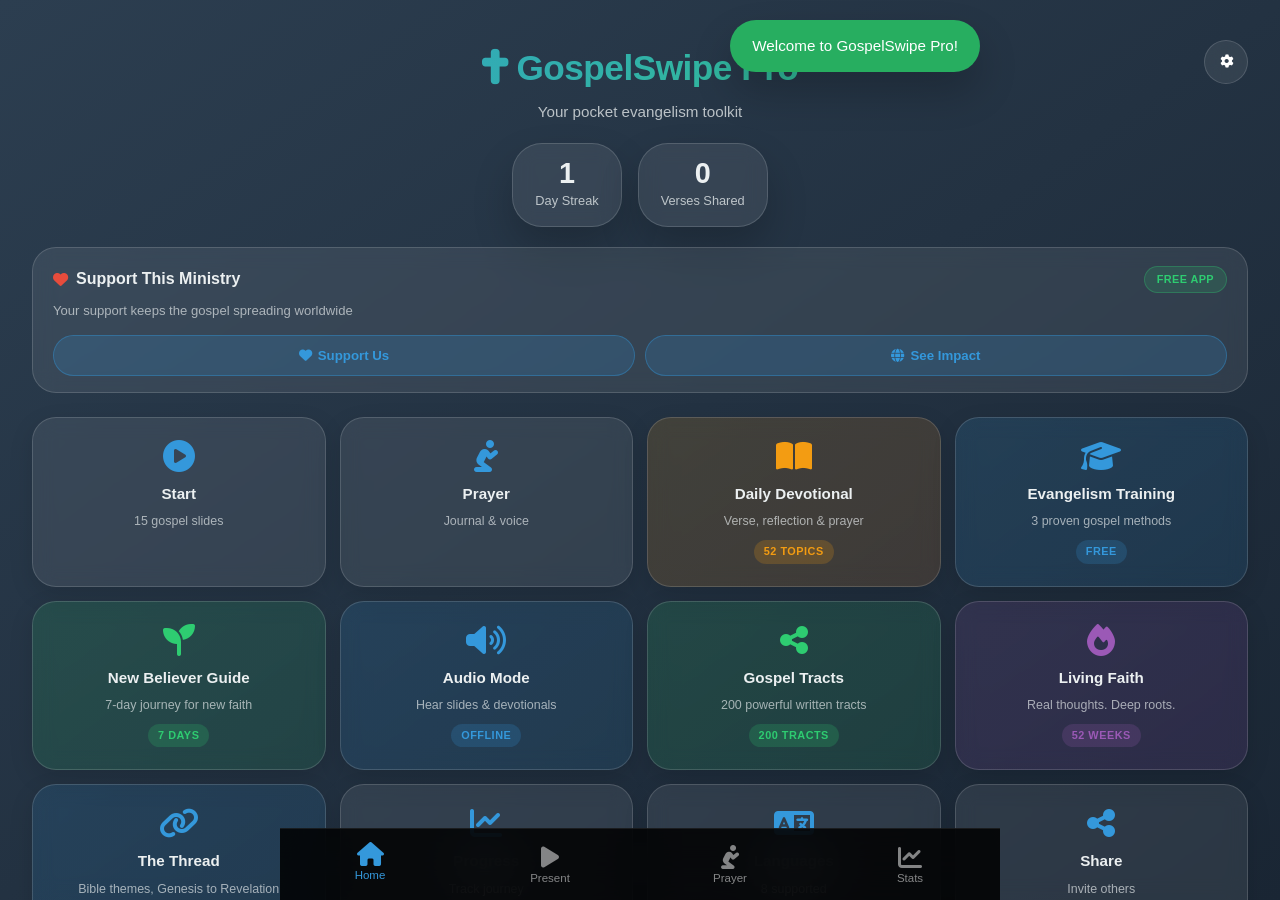
==== index.html @ 76649c48 "Add files via upload" ====
<!DOCTYPE html>
<html lang="en">
<head>
  <meta charset="UTF-8">
  <meta name="viewport" content="width=device-width, initial-scale=1.0, maximum-scale=1.0, user-scalable=no">
  <meta http-equiv="Content-Security-Policy" content="default-src 'self'; script-src 'self' 'unsafe-inline'; style-src 'self' 'unsafe-inline' https://cdnjs.cloudflare.com https://fonts.googleapis.com; font-src https://cdnjs.cloudflare.com https://fonts.gstatic.com; img-src 'self' data: blob:; connect-src 'self'">
  <title>GospelSwipe Pro</title>

  <!-- PWA -->
  <meta name="theme-color" content="#2c3e50">
  <meta name="apple-mobile-web-app-capable" content="yes">
  <meta name="apple-mobile-web-app-status-bar-style" content="black-translucent">
  <meta name="apple-mobile-web-app-title" content="GospelSwipe">
  <meta name="description" content="Offline-first gospel presentation PWA. 15 slides, 200 prayers, 8 languages. Made in Nigeria 🇳🇬">
  <link rel="manifest" href="manifest.json">
  <link rel="icon" id="appFavicon" href="[data-uri]" type="image/svg+xml">

  <!-- Fonts & Icons (preconnect first) -->
  <link rel="preconnect" href="https://fonts.googleapis.com">
  <link rel="preconnect" href="https://fonts.gstatic.com" crossorigin>
  <link rel="preconnect" href="https://cdnjs.cloudflare.com">
  <link href="https://fonts.googleapis.com/css2?family=Inter:wght@400;500;600;700;800&display=swap" rel="stylesheet">
  <link rel="stylesheet" href="https://cdnjs.cloudflare.com/ajax/libs/font-awesome/6.4.0/css/all.min.css">
  <link rel="stylesheet" href="style.css">
</head>
<body>

<!-- ===== Loading Screen ===== -->
<div id="loading" role="status" aria-live="polite">
  <div class="loader" aria-hidden="true"></div>
  <h2 data-i18n="appName" style="margin-bottom:8px;">GospelSwipe Pro</h2>
  <p data-i18n="tagline" style="opacity:0.65;font-size:0.9rem;text-align:center;max-width:260px;">Your pocket evangelism toolkit</p>
  <div style="margin-top:28px;font-size:0.78rem;opacity:0.45;">
    <span id="loadingProgress">0%</span> &bull; Made in 🇳🇬
  </div>
</div>

<!-- ===== App Container ===== -->
<div class="app-container" id="appContainer">

  <!-- Offline Badge -->
  <div id="offlineBadge" role="alert" aria-live="assertive">
    <i class="fas fa-wifi" aria-hidden="true"></i>
    <span data-i18n="offlineMode">Offline Mode</span>
  </div>

  <!-- ===========================
       HOME SCREEN
  =========================== -->
  <div id="home-screen" class="screen active" role="main">
    <div class="header">
      <button class="header-settings-btn" onclick="showScreen('settings-screen')" aria-label="Settings">
        <i class="fas fa-cog" aria-hidden="true"></i>
      </button>
      <h1><i class="fas fa-cross" aria-hidden="true"></i> <span data-i18n="appName">GospelSwipe Pro</span></h1>
      <p class="tagline" data-i18n="tagline">Your pocket evangelism toolkit</p>

      <!-- Stats Row -->
      <div class="user-stats">
        <div class="stats-row">
          <div class="stat-item">
            <div class="stat-value" id="streakCount">0</div>
            <div class="stat-label" data-i18n="dayStreak">Day Streak</div>
          </div>
          <div class="stat-item">
            <div class="stat-value" id="versesShared">0</div>
            <div class="stat-label" data-i18n="versesShared">Verses Shared</div>
          </div>
        </div>
      </div>

      <!-- Support Widget -->
      <div class="wallet-widget">
        <div class="wallet-widget-header">
          <div class="wallet-widget-title">
            <i class="fas fa-heart" style="color:#e74c3c;font-size:0.95rem;" aria-hidden="true"></i>
            <span data-i18n="supportThisMinistry">Support This Ministry</span>
          </div>
          <span class="wallet-free-badge" data-i18n="freeAppBadge">FREE APP</span>
        </div>
        <div class="wallet-desc" data-i18n="walletDesc">Your support keeps the gospel spreading worldwide</div>
        <div class="wallet-actions">
          <button class="wallet-btn" onclick="showWallet()"
            style="background:rgba(52,152,219,0.18);border:1px solid rgba(52,152,219,0.4);color:#3498db;"
            aria-label="Support this ministry">
            <i class="fas fa-heart" aria-hidden="true"></i> <span data-i18n="supportUsBtn">Support Us</span>
          </button>
          <button class="wallet-btn" onclick="showImpact()"
            style="background:rgba(52,152,219,0.18);border:1px solid rgba(52,152,219,0.4);color:#3498db;"
            aria-label="See mission impact">
            <i class="fas fa-globe" aria-hidden="true"></i>
            <span data-i18n="seeImpact">See Impact</span>
          </button>
        </div>
      </div>
    </div>

    <!-- Features Grid -->
    <div class="features-grid" role="list">
      <div class="feature-card" onclick="startPresentation()" role="listitem" tabindex="0"
        aria-label="Start gospel presentation" onkeydown="if(event.key==='Enter')startPresentation()">
        <i class="fas fa-play-circle" aria-hidden="true"></i>
        <h3 data-i18n="startPresentation">Start</h3>
        <p data-i18n="presentDesc">15 gospel slides</p>
      </div>
      <div class="feature-card" onclick="showScreen('prayer-screen')" role="listitem" tabindex="0"
        aria-label="Open prayer journal" onkeydown="if(event.key==='Enter')showScreen('prayer-screen')">
        <i class="fas fa-pray" aria-hidden="true"></i>
        <h3 data-i18n="prayerJournal">Prayer</h3>
        <p data-i18n="prayerDesc">Journal & voice</p>
      </div>
      <div class="feature-card" onclick="showScreen('devotional-screen');loadDevotional()" role="listitem" tabindex="0"
        style="background:linear-gradient(135deg,rgba(243,156,18,0.15),rgba(230,126,34,0.15));"
        aria-label="Daily Devotional" onkeydown="if(event.key==='Enter'){showScreen('devotional-screen');loadDevotional()}">
        <i class="fas fa-book-open" style="color:#f39c12;" aria-hidden="true"></i>
        <h3 data-i18n="dailyDevotionalCardTitle">Daily Devotional</h3>
        <p data-i18n="dailyDevotionalCardDesc">Verse, reflection &amp; prayer</p>
        <span class="feature-badge" style="background:rgba(243,156,18,0.2);color:#f39c12;" data-i18n="badge52Topics">52 TOPICS</span>
      </div>
      <div class="feature-card" onclick="showScreen('training-screen');loadTraining()" role="listitem" tabindex="0"
        style="background:linear-gradient(135deg,rgba(52,152,219,0.15),rgba(41,128,185,0.15));"
        aria-label="Evangelism Training" onkeydown="if(event.key==='Enter'){showScreen('training-screen');loadTraining()}">
        <i class="fas fa-graduation-cap" style="color:#3498db;" aria-hidden="true"></i>
        <h3 data-i18n="trainingTitle">Evangelism Training</h3>
        <p data-i18n="trainingDesc3Methods">3 proven gospel methods</p>
        <span class="feature-badge" style="background:rgba(52,152,219,0.2);color:#3498db;" data-i18n="freeBadge">FREE</span>
      </div>
      <div class="feature-card" onclick="showScreen('newbeliever-screen');loadNewBeliever()" role="listitem" tabindex="0"
        style="background:linear-gradient(135deg,rgba(46,204,113,0.15),rgba(39,174,96,0.15));"
        aria-label="New Believer Guide" onkeydown="if(event.key==='Enter'){showScreen('newbeliever-screen');loadNewBeliever()}">
        <i class="fas fa-seedling" style="color:#2ecc71;" aria-hidden="true"></i>
        <h3 data-i18n="newBelieverCardTitle">New Believer Guide</h3>
        <p>7-day journey for new faith</p>
        <span class="feature-badge" style="background:rgba(46,204,113,0.2);color:#2ecc71;" data-i18n="badge7Days">7 DAYS</span>
      </div>
      <div class="feature-card" onclick="showAudioModal()" role="listitem" tabindex="0"
        style="background:linear-gradient(135deg,rgba(52,152,219,0.15),rgba(41,128,185,0.15));"
        aria-label="Scripture Audio Mode" onkeydown="if(event.key==='Enter')showAudioModal()">
        <i class="fas fa-volume-up" style="color:#3498db;" aria-hidden="true"></i>
        <h3 data-i18n="audioModeCardTitle">Audio Mode</h3>
        <p data-i18n="audioModeCardDesc">Hear slides &amp; devotionals</p>
        <span class="feature-badge" style="background:rgba(52,152,219,0.2);color:#3498db;" data-i18n="offlineBadgeText">OFFLINE</span>
      </div>

      <div class="feature-card" onclick="showTractGenerator()" role="listitem" tabindex="0"
        style="background:linear-gradient(135deg,rgba(46,204,113,0.15),rgba(39,174,96,0.15));"
        aria-label="Gospel Tracts" onkeydown="if(event.key==='Enter')showTractGenerator()">
        <i class="fas fa-share-nodes" style="color:#2ecc71;" aria-hidden="true"></i>
        <h3 data-i18n="gospelTractsCardTitle">Gospel Tracts</h3>
        <p>200 powerful written tracts</p>
        <span class="feature-badge" style="background:rgba(46,204,113,0.2);color:#2ecc71;" data-i18n="badge200Tracts">200 TRACTS</span>
      </div>

      <div class="feature-card" onclick="showScreen('livingfaith-screen');loadLivingFaith()" role="listitem" tabindex="0"
        style="background:linear-gradient(135deg,rgba(155,89,182,0.15),rgba(142,68,173,0.15));"
        aria-label="Living Faith" onkeydown="if(event.key==='Enter'){showScreen('livingfaith-screen');loadLivingFaith()}">
        <i class="fas fa-fire" style="color:#9b59b6;" aria-hidden="true"></i>
        <h3 data-i18n="livingFaithCardTitle">Living Faith</h3>
        <p data-i18n="livingFaithCardDesc">Real thoughts. Deep roots.</p>
        <span class="feature-badge" style="background:rgba(155,89,182,0.2);color:#9b59b6;" data-i18n="badge52Weeks">52 WEEKS</span>
      </div>

      <div class="feature-card" onclick="showScreen('thread-screen');loadThread()" role="listitem" tabindex="0"
        style="background:linear-gradient(135deg,rgba(52,152,219,0.15),rgba(41,128,185,0.15));"
        aria-label="The Thread" onkeydown="if(event.key==='Enter'){showScreen('thread-screen');loadThread()}">
        <i class="fas fa-link" style="color:#3498db;" aria-hidden="true"></i>
        <h3 data-i18n="theThreadCardTitle">The Thread</h3>
        <p data-i18n="theThreadCardDesc">Bible themes, Genesis to Revelation</p>
        <span class="feature-badge" style="background:rgba(52,152,219,0.2);color:#3498db;" data-i18n="badge60Themes">60 THEMES</span>
      </div>

      <div class="feature-card" onclick="showScreen('stats-screen')" role="listitem" tabindex="0"
        aria-label="View progress stats" onkeydown="if(event.key==='Enter')showScreen('stats-screen')">
        <i class="fas fa-chart-line" aria-hidden="true"></i>
        <h3 data-i18n="myProgress">Progress</h3>
        <p data-i18n="progressDesc">Track journey</p>
      </div>
      <div class="feature-card" onclick="showLanguageSettings()" role="listitem" tabindex="0"
        aria-label="Change language" onkeydown="if(event.key==='Enter')showLanguageSettings()">
        <i class="fas fa-language" aria-hidden="true"></i>
        <h3 data-i18n="multiLanguage">Languages</h3>
        <p data-i18n="langDesc">8 supported</p>
      </div>
      <div class="feature-card" onclick="shareApp()" role="listitem" tabindex="0"
        aria-label="Share the app" onkeydown="if(event.key==='Enter')shareApp()">
        <i class="fas fa-share-alt" aria-hidden="true"></i>
        <h3 data-i18n="shareGospel">Share</h3>
        <p data-i18n="shareDesc">Invite others</p>
      </div>
      <div class="feature-card" onclick="showPrayerAssistant()" role="listitem" tabindex="0"
        style="background:linear-gradient(135deg,rgba(52,152,219,0.15),rgba(142,68,173,0.15));"
        aria-label="Prayer guide" onkeydown="if(event.key==='Enter')showPrayerAssistant()">
        <i class="fas fa-robot" style="color:#3498db;" aria-hidden="true"></i>
        <h3 data-i18n="aiPrayerGuide">Prayer Guide</h3>
        <p data-i18n="aiPrayerDesc">200 prayers</p>
        <span class="feature-badge" data-i18n="badge200Prayers">200 PRAYERS</span>
      </div>
      <div class="feature-card" onclick="showPremiumDetails()" role="listitem" tabindex="0"
        style="background:linear-gradient(135deg,rgba(155,89,182,0.15),rgba(142,68,173,0.15));"
        aria-label="Premium features" onkeydown="if(event.key==='Enter')showPremiumDetails()">
        <i class="fas fa-crown" style="color:#9b59b6;" aria-hidden="true"></i>
        <h3 data-i18n="premiumFeatures">Premium</h3>
        <p data-i18n="premiumDesc">Unlock more</p>
        <span class="premium-badge">$1.99/mo</span>
      </div>
      <div class="feature-card" onclick="activateVOMMode()" role="listitem" tabindex="0"
        style="background:linear-gradient(135deg,rgba(231,76,60,0.15),rgba(192,57,43,0.15));"
        aria-label="Persecution mode" onkeydown="if(event.key==='Enter')activateVOMMode()">
        <i class="fas fa-shield-halved" style="color:#e74c3c;" aria-hidden="true"></i>
        <h3 data-i18n="persecutionMode">VOM Mode</h3>
        <p data-i18n="vomDesc">Encryption</p>
        <span class="feature-badge" style="background:rgba(231,76,60,0.2);color:#e74c3c;" data-i18n="martyrsBadge">MARTYRS</span>
      </div>
      <div class="feature-card" onclick="shareGospelWhatsApp()" role="listitem" tabindex="0"
        style="background:linear-gradient(135deg,rgba(37,211,102,0.15),rgba(18,140,126,0.15));"
        aria-label="Invite someone via WhatsApp" onkeydown="if(event.key==='Enter')shareGospelWhatsApp()">
        <i class="fab fa-whatsapp" style="color:#25d366;" aria-hidden="true"></i>
        <h3 data-i18n="whatsappInviteCardTitle">WhatsApp Invite</h3>
        <p data-i18n="whatsappInviteCardDesc">Send gospel link</p>
        <span class="feature-badge" style="background:rgba(37,211,102,0.2);color:#25d366;" data-i18n="instantBadge">INSTANT</span>
      </div>
      <div class="feature-card" onclick="showEvangelismJournal()" role="listitem" tabindex="0"
        style="background:linear-gradient(135deg,rgba(46,204,113,0.15),rgba(39,174,96,0.15));"
        aria-label="Evangelism Journal" onkeydown="if(event.key==='Enter')showEvangelismJournal()">
        <i class="fas fa-book-open" style="color:#2ecc71;" aria-hidden="true"></i>
        <h3 data-i18n="soulJournalCardTitle">Soul Journal</h3>
        <p data-i18n="soulJournalCardDesc">Track every conversation</p>
        <span class="feature-badge" style="background:rgba(46,204,113,0.2);color:#2ecc71;" data-i18n="badgeNew">NEW</span>
      </div>

      <!-- ===========================
           COMING SOON MODULES (5) — full mockup screens, clearly labeled
      =========================== -->
      <div class="feature-card coming-soon-card" onclick="showScreen('discipleship-cs-screen')" role="listitem" tabindex="0"
        style="background:linear-gradient(135deg,rgba(46,204,113,0.13),rgba(39,174,96,0.08));"
        aria-label="30/60/90-Day Discipleship Track — Coming Soon" onkeydown="if(event.key==='Enter')showScreen('discipleship-cs-screen')">
        <div class="coming-soon-ribbon" data-i18n="comingSoonBadge">COMING SOON</div>
        <i class="fas fa-seedling" style="color:#2ecc71;" aria-hidden="true"></i>
        <h3 data-i18n="discipleshipTrackTitle">30/60/90-Day Discipleship Track</h3>
        <p data-i18n="futureFeaturePreview">Tap to preview</p>
      </div>

      <div class="feature-card coming-soon-card" onclick="showScreen('churchfinder-cs-screen')" role="listitem" tabindex="0"
        style="background:linear-gradient(135deg,rgba(155,89,182,0.13),rgba(142,68,173,0.08));"
        aria-label="Local Church Finder — Coming Soon" onkeydown="if(event.key==='Enter')showScreen('churchfinder-cs-screen')">
        <div class="coming-soon-ribbon" data-i18n="comingSoonBadge">COMING SOON</div>
        <i class="fas fa-map-location-dot" style="color:#9b59b6;" aria-hidden="true"></i>
        <h3 data-i18n="churchFinderTitle">Local Church Finder</h3>
        <p data-i18n="futureFeaturePreview">Tap to preview</p>
      </div>

      <div class="feature-card coming-soon-card" onclick="showScreen('impactdash-cs-screen')" role="listitem" tabindex="0"
        style="background:linear-gradient(135deg,rgba(243,156,18,0.13),rgba(230,126,34,0.08));"
        aria-label="Live Public Impact Dashboard — Coming Soon" onkeydown="if(event.key==='Enter')showScreen('impactdash-cs-screen')">
        <div class="coming-soon-ribbon" data-i18n="comingSoonBadge">COMING SOON</div>
        <i class="fas fa-chart-line" style="color:#f39c12;" aria-hidden="true"></i>
        <h3 data-i18n="impactDashboardTitle">Live Public Impact Dashboard</h3>
        <p data-i18n="futureFeaturePreview">Tap to preview</p>
      </div>

      <div class="feature-card coming-soon-card" onclick="showScreen('smsaccess-cs-screen')" role="listitem" tabindex="0"
        style="background:linear-gradient(135deg,rgba(52,152,219,0.13),rgba(41,128,185,0.08));"
        aria-label="SMS / USSD Gospel Access — Coming Soon" onkeydown="if(event.key==='Enter')showScreen('smsaccess-cs-screen')">
        <div class="coming-soon-ribbon" data-i18n="comingSoonBadge">COMING SOON</div>
        <i class="fas fa-comment-sms" style="color:#3498db;" aria-hidden="true"></i>
        <h3 data-i18n="smsAccessTitle">SMS / USSD Gospel Access</h3>
        <p data-i18n="futureFeaturePreview">Tap to preview</p>
      </div>

      <div class="feature-card coming-soon-card" onclick="showScreen('testimonywall-cs-screen')" role="listitem" tabindex="0"
        style="background:linear-gradient(135deg,rgba(231,76,60,0.13),rgba(192,57,43,0.08));"
        aria-label="Testimony Wall & Prayer Campaigns — Coming Soon" onkeydown="if(event.key==='Enter')showScreen('testimonywall-cs-screen')">
        <div class="coming-soon-ribbon" data-i18n="comingSoonBadge">COMING SOON</div>
        <i class="fas fa-comments" style="color:#e74c3c;" aria-hidden="true"></i>
        <h3 data-i18n="testimonyWallTitle">Testimony Wall & Prayer Campaigns</h3>
        <p data-i18n="futureFeaturePreview">Tap to preview</p>
      </div>
    </div>

    <!-- Bottom Buttons -->
    <div class="home-bottom-buttons">
      <div class="install-info" data-i18n="installInfo">🔒 Offline First • ⚡ Instant Load • 📱 PWA • Zero Tracking</div>
      <button onclick="showInstallPopup()" id="installBtn" class="install-btn" aria-label="Install app">
        <i class="fas fa-download" aria-hidden="true"></i>
        <span data-i18n="installApp">Add to Home Screen</span>
      </button>
    </div>
  </div>

  <!-- ===== DAILY DEVOTIONAL SCREEN ===== -->
  <div id="devotional-screen" class="screen" role="region" aria-label="Daily Devotional">
    <div class="journal-header">
      <h2><i class="fas fa-book-open" style="color:#f39c12;" aria-hidden="true"></i> <span data-i18n="devotionalTitle">Daily Devotional</span></h2>
      <button onclick="showScreen('home-screen')" class="close-btn" aria-label="Close">
        <i class="fas fa-times" aria-hidden="true"></i>
      </button>
    </div>

    <!-- Day badge -->
    <div id="devoDayBadge" style="text-align:center;margin-bottom:16px;">
      <span style="background:rgba(243,156,18,0.15);border:1px solid rgba(243,156,18,0.3);color:#f39c12;padding:6px 18px;border-radius:20px;font-size:0.82rem;font-weight:700;letter-spacing:0.4px;" data-i18n="todaysDevotionalBadge">TODAY'S DEVOTIONAL</span>
    </div>

    <!-- Theme + Title -->
    <div id="devoCard" style="border-radius:24px;padding:24px 20px;margin-bottom:16px;background:rgba(243,156,18,0.1);border:1px solid rgba(243,156,18,0.25);">
      <h2 id="devoTitle" style="font-size:1.4rem;font-weight:800;margin-bottom:12px;line-height:1.3;"></h2>

      <!-- Verse box -->
      <div id="devoVerseBox" style="background:rgba(0,0,0,0.3);border-left:4px solid #f39c12;border-radius:0 16px 16px 0;padding:16px 18px;margin-bottom:14px;">
        <p id="devoVerse" style="font-size:1.05rem;font-style:italic;line-height:1.7;margin-bottom:8px;"></p>
        <p id="devoRef" style="font-weight:700;font-size:0.88rem;opacity:0.8;"></p>
      </div>

      <!-- Share verse -->
      <button id="devoShareBtn" class="action-btn" style="width:100%;justify-content:center;margin-bottom:0;background:rgba(243,156,18,0.12);border-color:rgba(243,156,18,0.3);color:#f39c12;">
        <i class="fas fa-share-alt"></i> <span data-i18n="shareThisVerseBtn">Share This Verse</span>
      </button>
    </div>

    <!-- Reflection -->
    <div style="background:var(--glass);border:1px solid var(--glass-border);border-radius:20px;padding:18px 18px 14px;margin-bottom:12px;">
      <div style="display:flex;align-items:center;gap:8px;margin-bottom:12px;">
        <i class="fas fa-lightbulb" style="color:#f39c12;"></i>
        <span style="font-weight:700;font-size:0.9rem;" data-i18n="reflectionLabel">Reflection</span>
      </div>
      <p id="devoReflection" style="font-size:0.9rem;line-height:1.75;opacity:0.88;"></p>
    </div>

    <!-- Prayer -->
    <div style="background:rgba(52,152,219,0.08);border:1px solid rgba(52,152,219,0.22);border-radius:20px;padding:18px 18px 14px;margin-bottom:12px;">
      <div style="display:flex;align-items:center;gap:8px;margin-bottom:12px;">
        <i class="fas fa-hands-praying" style="color:#3498db;"></i>
        <span style="font-weight:700;font-size:0.9rem;" data-i18n="prayerSectionLabel">Prayer</span>
      </div>
      <p id="devoPrayer" style="font-size:0.88rem;line-height:1.75;opacity:0.88;font-style:italic;"></p>
    </div>

    <!-- Action -->
    <div style="background:rgba(46,204,113,0.08);border:1px solid rgba(46,204,113,0.22);border-radius:20px;padding:18px 18px 14px;margin-bottom:20px;">
      <div style="display:flex;align-items:center;gap:8px;margin-bottom:12px;">
        <i class="fas fa-bolt" style="color:#2ecc71;"></i>
        <span style="font-weight:700;font-size:0.9rem;" data-i18n="todaysActionLabel">Today's Action</span>
      </div>
      <p id="devoAction" style="font-size:0.88rem;line-height:1.75;opacity:0.88;"></p>
    </div>

    <!-- Done button -->
    <button onclick="markDevoComplete()" class="action-btn primary" style="width:100%;justify-content:center;font-size:1rem;padding:15px;">
      <i class="fas fa-check-circle"></i> <span data-i18n="readTodayBtn">I've Read Today's Devotional</span>
    </button>

    <p style="text-align:center;font-size:0.75rem;opacity:0.35;margin-top:14px;" data-i18n="newDevotionalWeekly">New devotional every week • 52 topics • All offline</p>
  </div>

  <!-- ===== EVANGELISM TRAINING SCREEN ===== -->
  <div id="training-screen" class="screen" role="region" aria-label="Evangelism Training">
    <div class="journal-header">
      <h2><i class="fas fa-graduation-cap" style="color:#3498db;" aria-hidden="true"></i> <span data-i18n="trainingTitle">Evangelism Training</span></h2>
      <button onclick="showScreen('home-screen')" class="close-btn" aria-label="Close">
        <i class="fas fa-times" aria-hidden="true"></i>
      </button>
    </div>

    <p style="font-size:0.85rem;opacity:0.65;margin-bottom:20px;line-height:1.6;" data-i18n="trainingDesc">Three proven methods to share the gospel with confidence. Swipe through each step. Works completely offline.</p>

    <!-- Method selector tabs -->
    <div style="display:flex;gap:8px;margin-bottom:20px;overflow-x:auto;padding-bottom:4px;">
      <button class="training-tab active" onclick="selectMethod(0)" id="tab-0" data-i18n="romansRoadTab">Romans Road</button>
      <button class="training-tab" onclick="selectMethod(1)" id="tab-1" data-i18n="theBridgeTab">The Bridge</button>
      <button class="training-tab" onclick="selectMethod(2)" id="tab-2" data-i18n="threeCirclesTab">Three Circles</button>
    </div>

    <!-- Method description -->
    <div id="methodDesc" style="background:rgba(52,152,219,0.08);border:1px solid rgba(52,152,219,0.2);border-radius:18px;padding:14px 16px;margin-bottom:16px;font-size:0.85rem;line-height:1.6;opacity:0.85;"></div>

    <!-- Steps container -->
    <div id="trainingSteps" style="position:relative;"></div>

    <!-- Step navigation -->
    <div style="display:flex;align-items:center;justify-content:space-between;margin-top:16px;gap:10px;">
      <button id="prevStepBtn" onclick="prevStep()" class="action-btn" style="flex:1;justify-content:center;" disabled>
        <i class="fas fa-arrow-left"></i> <span data-i18n="prevStepBtn">Previous</span>
      </button>
      <div id="stepDots" style="display:flex;gap:6px;align-items:center;"></div>
      <button id="nextStepBtn" onclick="nextStep()" class="action-btn primary" style="flex:1;justify-content:center;">
        <span data-i18n="nextStepBtn">Next</span> <i class="fas fa-arrow-right"></i>
      </button>
    </div>

    <!-- Practice prompt -->
    <div id="trainingComplete" style="display:none;background:rgba(46,204,113,0.1);border:1px solid rgba(46,204,113,0.3);border-radius:18px;padding:16px;margin-top:16px;text-align:center;">
      <div style="font-size:1.8rem;margin-bottom:8px;">🎉</div>
      <div style="font-weight:700;margin-bottom:6px;" data-i18n="methodCompleteTitle">Method Complete!</div>
      <p style="font-size:0.85rem;opacity:0.75;margin-bottom:12px;" data-i18n="practicePrompt">Now practise with a friend or log a real conversation in your Soul Journal.</p>
      <button onclick="showEvangelismJournal()" class="action-btn primary" style="width:100%;justify-content:center;">
        <i class="fas fa-book-open"></i> <span data-i18n="openSoulJournalBtn">Open Soul Journal</span>
      </button>
    </div>
  </div>

  <!-- ===== NEW BELIEVER GUIDE SCREEN ===== -->
  <div id="newbeliever-screen" class="screen" role="region" aria-label="New Believer Guide">
    <div class="journal-header">
      <h2><i class="fas fa-seedling" style="color:#2ecc71;" aria-hidden="true"></i> <span data-i18n="nbTitle">New Believer's Guide</span></h2>
      <button onclick="showScreen('home-screen')" class="close-btn" aria-label="Close">
        <i class="fas fa-times" aria-hidden="true"></i>
      </button>
    </div>

    <p style="font-size:0.85rem;opacity:0.65;margin-bottom:6px;line-height:1.6;" data-i18n="nbDesc">Just gave your life to Christ — or helping someone who did? This 7-day guide covers everything a new believer needs to know to get started strong.</p>

    <!-- Progress bar -->
    <div style="background:rgba(255,255,255,0.08);border-radius:20px;height:8px;margin-bottom:20px;overflow:hidden;">
      <div id="nbProgress" style="height:100%;background:linear-gradient(90deg,#2ecc71,#27ae60);border-radius:20px;transition:width 0.4s ease;width:14%;"></div>
    </div>

    <!-- Day selector — populated dynamically in JS so "Day N" is always translated -->
    <div id="nbDaySelector" style="display:flex;gap:6px;margin-bottom:20px;overflow-x:auto;padding-bottom:4px;"></div>

    <!-- Day content -->
    <div id="nbDayContent" style="animation:fadeIn 0.3s ease;"></div>

    <!-- Mark complete -->
    <button id="nbCompleteBtn" onclick="markNBDayComplete()" class="action-btn primary" style="width:100%;justify-content:center;margin-top:16px;font-size:1rem;padding:15px;">
      <i class="fas fa-check"></i> <span data-i18n="markDayCompleteBtn">Mark Day Complete</span>
    </button>
  </div>

  <!-- ===== INSTALL POPUP OVERLAY ===== -->
  <div id="installPopupOverlay" style="display:none;position:fixed;inset:0;background:rgba(0,0,0,0.7);z-index:9999;align-items:flex-end;justify-content:center;padding:0;" onclick="if(event.target===this)closeInstallPopup()">
    <div id="installPopupCard" style="background:#1a2c3d;border-radius:28px 28px 0 0;padding:28px 24px 40px;width:100%;max-width:480px;transform:translateY(100%);transition:transform 0.35s cubic-bezier(0.34,1.56,0.64,1);">

      <!-- Handle bar -->
      <div style="width:40px;height:4px;background:rgba(255,255,255,0.2);border-radius:4px;margin:0 auto 22px;"></div>

      <!-- Icon + Title -->
      <div style="display:flex;align-items:center;gap:14px;margin-bottom:20px;">
        <img src="[data-uri]"
          style="width:56px;height:56px;border-radius:14px;" alt="GospelSwipe Pro">
        <div>
          <div style="font-weight:800;font-size:1.15rem;color:#fff;">GospelSwipe Pro</div>
          <div style="font-size:0.8rem;opacity:0.5;margin-top:2px;" data-i18n="freeOfflineNoAds">Free • Offline • No Ads</div>
        </div>
      </div>

      <!-- Android / Desktop section -->
      <div id="installAndroid">
        <div style="background:rgba(52,152,219,0.1);border:1px solid rgba(52,152,219,0.25);border-radius:18px;padding:16px;margin-bottom:12px;">
          <div style="font-size:0.82rem;opacity:0.65;margin-bottom:12px;" data-i18n="tapButtonToInstall">Tap the button below to install directly on your device:</div>
          <button id="installNativeBtn" onclick="doNativeInstall()"
            style="width:100%;background:linear-gradient(135deg,#3498db,#2ecc71);border:none;border-radius:14px;padding:15px;color:#fff;font-weight:700;font-size:1rem;cursor:pointer;font-family:inherit;display:flex;align-items:center;justify-content:center;gap:10px;">
            <i class="fas fa-download"></i> <span data-i18n="installGospelSwipeBtn">Install GospelSwipe Pro</span>
          </button>
        </div>
      </div>

      <!-- iPhone / iOS section -->
      <div id="installIOS" style="display:none;">
        <div style="background:rgba(52,152,219,0.1);border:1px solid rgba(52,152,219,0.25);border-radius:18px;padding:18px;margin-bottom:12px;">
          <div style="font-weight:700;font-size:0.92rem;margin-bottom:14px;color:#3498db;" data-i18n="installOnIphoneTitle">📱 Install on iPhone / iPad</div>
          <div style="display:flex;flex-direction:column;gap:12px;">
            <div style="display:flex;align-items:flex-start;gap:12px;">
              <div style="background:rgba(52,152,219,0.2);border-radius:10px;width:34px;height:34px;display:flex;align-items:center;justify-content:center;flex-shrink:0;font-weight:800;color:#3498db;">1</div>
              <div style="font-size:0.88rem;opacity:0.85;line-height:1.5;" data-i18n="iosStep1">Tap the <strong style="color:#3498db;">Share</strong> button at the bottom of your browser
                <div style="font-size:1.4rem;margin-top:4px;">
                  <svg width="22" height="22" viewBox="0 0 24 24" fill="none" stroke="#3498db" stroke-width="2.5" stroke-linecap="round" stroke-linejoin="round" style="vertical-align:middle"><path d="M4 12v8a2 2 0 0 0 2 2h12a2 2 0 0 0 2-2v-8"/><polyline points="16 6 12 2 8 6"/><line x1="12" y1="2" x2="12" y2="15"/></svg>
                </div>
              </div>
            </div>
            <div style="display:flex;align-items:flex-start;gap:12px;">
              <div style="background:rgba(52,152,219,0.2);border-radius:10px;width:34px;height:34px;display:flex;align-items:center;justify-content:center;flex-shrink:0;font-weight:800;color:#3498db;">2</div>
              <div style="font-size:0.88rem;opacity:0.85;line-height:1.5;" data-i18n="iosStep2">Scroll down and tap <strong style="color:#3498db;">"Add to Home Screen"</strong></div>
            </div>
            <div style="display:flex;align-items:flex-start;gap:12px;">
              <div style="background:rgba(46,204,113,0.2);border-radius:10px;width:34px;height:34px;display:flex;align-items:center;justify-content:center;flex-shrink:0;font-weight:800;color:#2ecc71;">3</div>
              <div style="font-size:0.88rem;opacity:0.85;line-height:1.5;" data-i18n="iosStep3">Tap <strong style="color:#2ecc71;">"Add"</strong> — done! 🎉</div>
            </div>
          </div>
        </div>
      </div>

      <!-- Benefits -->
      <div style="display:grid;grid-template-columns:1fr 1fr;gap:8px;margin-bottom:18px;">
        <div style="background:rgba(255,255,255,0.05);border-radius:12px;padding:10px;text-align:center;font-size:0.78rem;opacity:0.7;" data-i18n="installBenefitInstant">⚡ Instant access</div>
        <div style="background:rgba(255,255,255,0.05);border-radius:12px;padding:10px;text-align:center;font-size:0.78rem;opacity:0.7;" data-i18n="installBenefitOffline">📶 Works offline</div>
        <div style="background:rgba(255,255,255,0.05);border-radius:12px;padding:10px;text-align:center;font-size:0.78rem;opacity:0.7;" data-i18n="installBenefitTracking">🔒 Zero tracking</div>
        <div style="background:rgba(255,255,255,0.05);border-radius:12px;padding:10px;text-align:center;font-size:0.78rem;opacity:0.7;" data-i18n="installBenefitFree">🆓 Free forever</div>
      </div>

      <button onclick="closeInstallPopup()" style="width:100%;background:transparent;border:1px solid rgba(255,255,255,0.15);border-radius:14px;padding:13px;color:rgba(255,255,255,0.5);font-size:0.9rem;cursor:pointer;font-family:inherit;">
        <span data-i18n="maybeLaterBtn">Maybe Later</span>
      </button>
    </div>
  </div>

  <!-- ===========================
       PRESENTATION SCREEN
  =========================== -->
  <div id="presentation-screen" class="screen" role="region" aria-label="Gospel Presentation">
    <button class="exit-btn" onclick="exitPresentation()" aria-label="Exit presentation">
      <i class="fas fa-times" aria-hidden="true"></i>
    </button>
    <div class="slides-container" id="slidesContainer" role="list" aria-label="Gospel slides"></div>
  </div>

  <!-- ===========================
       PRAYER SCREEN
  =========================== -->
  <div id="prayer-screen" class="screen" role="region" aria-label="Prayer Journal">
    <div class="journal-header">
      <h2><i class="fas fa-pray" aria-hidden="true"></i> <span data-i18n="prayerJournal">Prayer Journal</span></h2>
      <button onclick="showScreen('home-screen')" class="close-btn" aria-label="Close prayer journal">
        <i class="fas fa-times" aria-hidden="true"></i>
      </button>
    </div>

    <textarea id="prayerInput"
      placeholder="Pour out your heart to God..."
      data-i18n-placeholder="prayerPlaceholder"
      aria-label="Write your prayer here"
      rows="5"></textarea>

    <div class="prayer-actions">
      <button class="action-btn primary" onclick="savePrayer()" aria-label="Save prayer">
        <i class="fas fa-save" aria-hidden="true"></i>
        <span data-i18n="savePrayer">Save</span>
      </button>
      <button class="action-btn" onclick="recordVoicePrayer()" aria-label="Record voice prayer">
        <i class="fas fa-microphone" aria-hidden="true"></i>
        <span data-i18n="voicePrayer">Voice</span>
      </button>
      <button class="action-btn" onclick="showPrayerAssistant()"
        style="background:var(--ai-gradient);border-color:transparent;"
        aria-label="Open AI prayer guide">
        <i class="fas fa-robot" aria-hidden="true"></i>
        <span data-i18n="aiGuide">Guide</span>
      </button>
    </div>

    <h3 style="margin-bottom:14px;font-size:1.1rem;opacity:0.8;" data-i18n="prayerHistory">Your Prayer History</h3>
    <div id="prayerList" class="prayer-list" role="list" aria-label="Saved prayers"></div>
  </div>

  <!-- ===========================
       STATS SCREEN
  =========================== -->
  <div id="stats-screen" class="screen" role="region" aria-label="Statistics">
    <div class="journal-header">
      <h2><i class="fas fa-chart-line" aria-hidden="true"></i> <span data-i18n="myStats">My Stats</span></h2>
      <button onclick="showScreen('home-screen')" class="close-btn" aria-label="Close stats">
        <i class="fas fa-times" aria-hidden="true"></i>
      </button>
    </div>

    <!-- Level Card -->
    <div class="level-card">
      <div class="level-icon">🏅</div>
      <div class="level-name" id="userLevel" data-i18n="levelBeginner">Beginner</div>
      <div class="level-sub" data-i18n="levelDesc">Keep sharing the gospel to level up!</div>
    </div>

    <!-- Stats Grid -->
    <div class="stats-grid">
      <div class="stats-card">
        <div class="stats-card-value" id="totalSlides">0</div>
        <div class="stats-card-label" data-i18n="slidesViewed">Slides Viewed</div>
      </div>
      <div class="stats-card">
        <div class="stats-card-value" id="prayerCount">0</div>
        <div class="stats-card-label" data-i18n="prayersSaved">Prayers Saved</div>
      </div>
      <div class="stats-card" style="border:1px solid rgba(46,204,113,0.3);">
        <div class="stats-card-value" id="peopleReached" style="color:#2ecc71;">0</div>
        <div class="stats-card-label" data-i18n="peopleReachedLabel">People Reached</div>
      </div>
      <div class="stats-card" style="border:1px solid rgba(52,152,219,0.3);">
        <div class="stats-card-value" id="soulsWon" style="color:#3498db;">0</div>
        <div class="stats-card-label" data-i18n="soulsWonLabel">Decisions Made</div>
      </div>
      <div class="stats-card">
        <div class="stats-card-value" id="streakDays">0</div>
        <div class="stats-card-label" data-i18n="dayStreak">Day Streak</div>
      </div>
      <div class="stats-card">
        <div class="stats-card-value" id="aiQuestions">0</div>
        <div class="stats-card-label" data-i18n="aiQuestions">AI Questions</div>
      </div>
    </div>

    <!-- Achievements -->
    <h3 style="margin-bottom:14px;font-size:1.05rem;opacity:0.8;" data-i18n="recentAchievements">Achievements</h3>
    <div id="achievementsList" role="list" aria-label="Your achievements"></div>

    <!-- Church Dashboard Banner -->
    <div class="church-banner">
      <h3><i class="fas fa-church" aria-hidden="true"></i> <span data-i18n="churchDashboard">Church Dashboard</span></h3>
      <p data-i18n="churchDesc">Pastors: Track congregation engagement, prayer requests, and growth.</p>
      <div style="display:flex;gap:10px;justify-content:center;flex-wrap:wrap;margin-top:10px;">
        <button class="slide-btn" onclick="showPremiumDetails_church()">
          <i class="fas fa-eye" aria-hidden="true"></i> <span data-i18n="preview">Preview</span>
        </button>
        <button class="slide-btn primary" onclick="window.open('mailto:haggai.enitan.dev@gmail.com?subject=Church Dashboard')">
          <i class="fas fa-envelope" aria-hidden="true"></i> <span data-i18n="contactSales">Contact</span>
        </button>
      </div>
    </div>
  </div>

  <!-- ===========================
       SETTINGS SCREEN
  =========================== -->
  <div id="settings-screen" class="screen" role="region" aria-label="Settings">
    <div class="journal-header">
      <h2><i class="fas fa-cog" aria-hidden="true"></i> <span data-i18n="settings">Settings</span></h2>
      <button onclick="showScreen('home-screen')" class="close-btn" aria-label="Close settings">
        <i class="fas fa-times" aria-hidden="true"></i>
      </button>
    </div>

    <!-- Appearance -->
    <div class="settings-section">
      <div class="settings-title" data-i18n="appearance">Appearance</div>
      <div class="settings-option">
        <label for="darkModeToggle" data-i18n="darkMode">Dark Mode</label>
        <label class="switch">
          <input type="checkbox" id="darkModeToggle" onchange="toggleDarkMode()" aria-label="Toggle dark mode">
          <span class="slider"></span>
        </label>
      </div>
      <div class="settings-option">
        <label for="languageSelect" data-i18n="language">Language</label>
        <select id="languageSelect" onchange="changeLanguage(this.value)" aria-label="Select language">
          <option value="en">🇬🇧 English</option>
          <option value="yo">Yoruba</option>
          <option value="ig">Igbo</option>
          <option value="ha">Hausa</option>
          <option value="pcm">Pidgin</option>
          <option value="fr">🇫🇷 Français</option>
          <option value="sw">🇰🇪 Kiswahili</option>
          <option value="ar">🇸🇦 العربية</option>
        </select>
      </div>
    </div>

    <!-- Audio -->
    <div class="settings-section">
      <div class="settings-title" data-i18n="audioSettings">Audio</div>
      <div class="settings-option">
        <label for="voiceSpeed" data-i18n="voiceSpeed">Voice Speed</label>
        <select id="voiceSpeed" onchange="updateVoiceSettings()" aria-label="Voice reading speed">
          <option value="0.8">Slow</option>
          <option value="1" selected>Normal</option>
          <option value="1.25">Fast</option>
          <option value="1.5">Faster</option>
        </select>
      </div>
      <div class="settings-option">
        <label for="autoPlayToggle" data-i18n="autoPlayAudio">Auto-play Audio</label>
        <label class="switch">
          <input type="checkbox" id="autoPlayToggle" aria-label="Toggle auto-play audio">
          <span class="slider"></span>
        </label>
      </div>
    </div>

    <!-- Offline -->
    <div class="settings-section">
      <div class="settings-title" data-i18n="offlineContent">Offline Content</div>
      <div class="settings-option">
        <span data-i18n="downloadOffline">Download all for offline</span>
        <button id="downloadOfflineBtn" class="wallet-btn"
          onclick="downloadAllContent()"
          style="background:rgba(52,152,219,0.2);border:1px solid rgba(52,152,219,0.4);color:#3498db;padding:10px 16px;border-radius:24px;font-weight:600;cursor:pointer;white-space:nowrap;"
          aria-label="Download all content for offline use">
          <i class="fas fa-download" aria-hidden="true"></i>
          <span data-i18n="download">Download</span>
        </button>
      </div>
      <div id="downloadProgress" class="download-progress" style="display:none;" role="progressbar" aria-label="Download progress">
        <div id="downloadProgressBar" class="download-progress-bar"></div>
      </div>
      <div class="settings-option">
        <span data-i18n="clearOffline">Clear downloaded</span>
        <button class="wallet-btn" onclick="clearOfflineContent()"
          style="background:rgba(231,76,60,0.15);border:1px solid rgba(231,76,60,0.35);color:#e74c3c;padding:10px 16px;border-radius:24px;font-weight:600;cursor:pointer;"
          aria-label="Clear offline content">
          <i class="fas fa-trash" aria-hidden="true"></i>
          <span data-i18n="clear">Clear</span>
        </button>
      </div>
    </div>

    <!-- Premium -->
    <div class="premium-banner">
      <h3><i class="fas fa-crown" aria-hidden="true"></i> <span data-i18n="premiumSettings">Premium</span></h3>
      <p data-i18n="premiumSettingsDesc">Unlock AI apologetics and church analytics</p>
      <button class="slide-btn premium" onclick="showPremiumDetails()"
        style="margin-top:4px;align-self:center;min-width:180px;justify-content:center;">
        <i class="fas fa-lock-open" aria-hidden="true"></i>
        <span data-i18n="upgradeNow">Upgrade Now</span>
      </button>
    </div>

    <!-- Privacy -->
    <div class="settings-section">
      <div class="settings-title" data-i18n="privacy">Privacy</div>
      <div style="background:var(--glass);border:1px solid var(--glass-border);border-radius:24px;padding:18px;font-size:0.88rem;line-height:1.7;opacity:0.85;white-space:pre-line;" data-i18n="privacyText">✅ 100% local storage&#10;✅ Zero tracking or analytics&#10;✅ Open source &amp; auditable&#10;✅ VOM persecution mode included</div>
    </div>

    <!-- Data Management -->
    <div class="settings-section">
      <div class="settings-title" data-i18n="dataManagement">Data Management</div>
      <button onclick="exportData()" class="action-btn primary"
        style="width:100%;margin-bottom:10px;" aria-label="Export data backup">
        <i class="fas fa-download" aria-hidden="true"></i>
        <span data-i18n="exportData">Export My Data</span>
      </button>
      <button onclick="clearData()" class="action-btn"
        style="width:100%;background:rgba(231,76,60,0.15);border-color:rgba(231,76,60,0.3);"
        aria-label="Clear all data">
        <i class="fas fa-trash" aria-hidden="true"></i>
        <span data-i18n="clearAllData">Clear All Data</span>
      </button>
    </div>

    <div style="text-align:center;font-size:0.75rem;opacity:0.4;padding:16px 0;">
      GospelSwipe Pro v2.0.0 &bull; Made in Nigeria 🇳🇬 &bull; GP Tech Studio
    </div>
  </div>

  <!-- ===========================
       TRACTS LIST SCREEN
  =========================== -->
  <div id="tracts-screen" class="screen" role="region" aria-label="Gospel Tracts">
    <div class="journal-header">
      <h2><i class="fas fa-share-nodes" style="color:#2ecc71;" aria-hidden="true"></i> <span data-i18n="gospelTractsCardTitle">Gospel Tracts</span></h2>
      <button onclick="showScreen('home-screen')" class="close-btn" aria-label="Close"><i class="fas fa-times"></i></button>
    </div>

    <div style="background:rgba(255,255,255,0.04);border-radius:16px;padding:10px 14px;margin-bottom:14px;display:flex;align-items:center;gap:8px;">
      <i class="fas fa-search" style="opacity:0.4;font-size:0.85rem;"></i>
      <input type="text" placeholder="Search tracts..." data-i18n-placeholder="searchTractsPlaceholder" oninput="tractSearch(this.value)"
        style="background:none;border:none;outline:none;width:100%;color:inherit;font-family:inherit;font-size:0.9rem;" />
    </div>

    <div style="display:flex;gap:6px;overflow-x:auto;overflow-y:hidden;flex-shrink:0;min-height:38px;padding-bottom:8px;margin-bottom:12px;" id="tractCats"></div>

    <div style="display:flex;justify-content:space-between;align-items:center;margin-bottom:10px;">
      <span id="tractCount" style="font-size:0.78rem;opacity:0.5;"></span>
      <span style="font-size:0.75rem;opacity:0.4;" data-i18n="tapAnyTract">Tap any tract to read</span>
    </div>

    <div id="tractList"></div>
    <p style="text-align:center;font-size:0.75rem;opacity:0.3;margin-top:14px;" data-i18n="tractsFooter">200 tracts &bull; All categories &bull; All offline</p>
  </div>

  <!-- ===========================
       TRACT DETAIL SCREEN
  =========================== -->
  <div id="tract-detail-screen" class="screen" role="region" aria-label="Gospel Tract">
    <div class="journal-header">
      <button onclick="showScreen('tracts-screen');_renderTractList?_renderTractList():null" class="close-btn" aria-label="Back" style="font-size:0.85rem;padding:8px 14px;border-radius:12px;background:rgba(255,255,255,0.06);">
        <i class="fas fa-arrow-left"></i> <span data-i18n="backBtn">Back</span>
      </button>
      <button id="tdShareBtn" class="action-btn" style="padding:8px 16px;font-size:0.82rem;background:rgba(37,211,102,0.12);border-color:rgba(37,211,102,0.3);color:#25d366;">
        <i class="fab fa-whatsapp"></i> <span data-i18n="shareBtn">Share</span>
      </button>
    </div>

    <!-- Header card -->
    <div id="tdColor" style="border-radius:24px;padding:20px;margin-bottom:14px;border:1px solid rgba(255,255,255,0.08);">
      <div style="display:flex;align-items:center;gap:8px;margin-bottom:10px;">
        <div id="tdColorBar" style="width:4px;height:20px;border-radius:2px;"></div>
        <span id="tdCat" style="font-size:0.72rem;font-weight:700;letter-spacing:0.5px;"></span>
      </div>
      <h2 id="tdTitle" style="font-size:1.4rem;font-weight:900;line-height:1.2;margin-bottom:8px;"></h2>
      <p id="tdHook" style="font-size:0.92rem;font-style:italic;opacity:0.7;"></p>
    </div>

    <!-- Body -->
    <div style="background:rgba(0,0,0,0.2);border-radius:20px;padding:20px;margin-bottom:14px;line-height:1.8;">
      <p id="tdBody" style="font-size:0.9rem;margin-bottom:14px;"></p>
    </div>

    <!-- Key verses -->
    <div style="background:rgba(255,255,255,0.04);border-radius:16px;padding:14px 16px;margin-bottom:12px;">
      <div style="display:flex;align-items:center;gap:8px;margin-bottom:8px;">
        <i class="fas fa-book" style="color:#3498db;font-size:0.85rem;"></i>
        <span style="font-size:0.78rem;font-weight:700;color:#3498db;letter-spacing:0.4px;" data-i18n="keyVersesLabel">KEY VERSES</span>
      </div>
      <p id="tdVerses" style="font-size:0.85rem;font-weight:600;"></p>
    </div>

    <!-- Repentance call -->
    <div style="background:rgba(231,76,60,0.08);border:1px solid rgba(231,76,60,0.2);border-radius:18px;padding:16px;margin-bottom:12px;">
      <div style="display:flex;align-items:center;gap:8px;margin-bottom:10px;">
        <i class="fas fa-heart" style="color:#e74c3c;"></i>
        <span style="font-weight:700;font-size:0.88rem;color:#e74c3c;" data-i18n="theCallLabel">The Call</span>
      </div>
      <p id="tdRepentance" style="font-size:0.88rem;line-height:1.75;"></p>
    </div>

    <!-- Prayer -->
    <div style="background:rgba(52,152,219,0.08);border:1px solid rgba(52,152,219,0.2);border-radius:18px;padding:16px;margin-bottom:20px;">
      <div style="display:flex;align-items:center;gap:8px;margin-bottom:10px;">
        <i class="fas fa-hands-praying" style="color:#3498db;"></i>
        <span style="font-weight:700;font-size:0.88rem;color:#3498db;" data-i18n="tractPrayerLabel">Prayer</span>
      </div>
      <p id="tdPrayer" style="font-size:0.88rem;line-height:1.8;font-style:italic;"></p>
    </div>

    <p style="text-align:center;font-size:0.75rem;opacity:0.3;margin-top:4px;">GospelSwipe Pro &bull; gospelswipe.app</p>
  </div>

  <!-- ===========================
       LIVING FAITH SCREEN
  =========================== -->
  <div id="livingfaith-screen" class="screen" role="region" aria-label="Living Faith">
    <div class="journal-header">
      <h2><i class="fas fa-fire" style="color:#9b59b6;" aria-hidden="true"></i> <span data-i18n="livingFaithCardTitle">Living Faith</span></h2>
      <button onclick="showScreen('home-screen')" class="close-btn" aria-label="Close"><i class="fas fa-times"></i></button>
    </div>

    <div style="text-align:center;margin-bottom:16px;">
      <span id="lfWeekBadge" style="background:rgba(155,89,182,0.15);border:1px solid rgba(155,89,182,0.3);color:#9b59b6;padding:6px 18px;border-radius:20px;font-size:0.82rem;font-weight:700;letter-spacing:0.4px;" data-i18n="thisWeeksReflectionBadge">THIS WEEK'S REFLECTION</span>
    </div>

    <div id="lfCard" style="border-radius:24px;padding:24px 20px;margin-bottom:16px;background:rgba(155,89,182,0.1);border:1px solid rgba(155,89,182,0.25);">
      <div style="border-left:4px solid #9b59b6;padding-left:14px;margin-bottom:18px;">
        <p id="lfThought" style="font-size:1.05rem;line-height:1.8;font-weight:500;"></p>
      </div>
      <button id="lfShareBtn" class="action-btn" style="width:100%;justify-content:center;background:rgba(155,89,182,0.12);border-color:rgba(155,89,182,0.3);color:#9b59b6;">
        <i class="fas fa-share-alt"></i> <span data-i18n="shareThisThoughtBtn">Share This Thought</span>
      </button>
    </div>

    <div id="lfVerseBox" style="background:rgba(0,0,0,0.3);border-left:4px solid #9b59b6;border-radius:0 18px 18px 0;padding:16px 18px;margin-bottom:12px;">
      <div style="display:flex;align-items:center;gap:8px;margin-bottom:10px;">
        <i class="fas fa-book" style="color:#9b59b6;font-size:0.85rem;"></i>
        <span style="font-size:0.78rem;font-weight:700;color:#9b59b6;letter-spacing:0.4px;" data-i18n="anchorVerseLabel">ANCHOR VERSE</span>
      </div>
      <p id="lfVerse" style="font-size:0.98rem;font-style:italic;line-height:1.75;margin-bottom:8px;"></p>
      <p id="lfRef" style="font-weight:700;font-size:0.85rem;opacity:0.75;"></p>
    </div>

    <div style="background:rgba(155,89,182,0.08);border:1px solid rgba(155,89,182,0.2);border-radius:20px;padding:18px;margin-bottom:20px;">
      <div style="display:flex;align-items:center;gap:8px;margin-bottom:12px;">
        <i class="fas fa-circle-question" style="color:#9b59b6;"></i>
        <span style="font-weight:700;font-size:0.9rem;color:#9b59b6;" data-i18n="sitWithThisLabel">Sit With This</span>
      </div>
      <p id="lfQuestion" style="font-size:0.92rem;line-height:1.75;opacity:0.9;font-style:italic;"></p>
    </div>

    <div style="display:flex;gap:10px;margin-bottom:12px;">
      <button onclick="lfBrowse(-1)" class="action-btn" style="flex:1;justify-content:center;" aria-label="Previous reflection">
        <i class="fas fa-arrow-left"></i> <span data-i18n="prevVerseBtn">Previous</span>
      </button>
      <button onclick="lfBrowse(1)" class="action-btn" style="flex:1;justify-content:center;" aria-label="Next reflection">
        <span data-i18n="nextVerseBtn">Next</span> <i class="fas fa-arrow-right"></i>
      </button>
    </div>

    <button id="lfCompleteBtn" onclick="markLFRead()" class="action-btn primary" style="width:100%;justify-content:center;font-size:1rem;padding:15px;">
      <i class="fas fa-check-circle"></i> <span data-i18n="sitWithThisDoneBtn">I've Sat With This</span>
    </button>
    <p style="text-align:center;font-size:0.75rem;opacity:0.35;margin-top:14px;" data-i18n="newReflectionWeekly">New reflection every week &bull; 52 weeks &bull; All offline</p>
  </div>

  <!-- ===========================
       THE THREAD SCREEN
  =========================== -->
  <div id="thread-screen" class="screen" role="region" aria-label="The Thread">
    <div class="journal-header">
      <h2><i class="fas fa-link" style="color:#3498db;" aria-hidden="true"></i> <span data-i18n="theThreadCardTitle">The Thread</span></h2>
      <button onclick="showScreen('home-screen')" class="close-btn" aria-label="Close"><i class="fas fa-times"></i></button>
    </div>

    <!-- Theme badge -->
    <div style="text-align:center;margin-bottom:14px;">
      <span id="threadBadge" style="background:rgba(52,152,219,0.15);border:1px solid rgba(52,152,219,0.3);color:#3498db;padding:6px 18px;border-radius:20px;font-size:0.82rem;font-weight:700;letter-spacing:0.4px;" data-i18n="thisWeeksThreadBadge">THIS WEEK'S THREAD</span>
    </div>

    <!-- Theme header card -->
    <div id="threadHeader" style="border-radius:24px;padding:20px;margin-bottom:14px;background:rgba(52,152,219,0.1);border:1px solid rgba(52,152,219,0.25);">
      <div style="display:flex;align-items:center;gap:12px;margin-bottom:10px;">
        <i id="threadIcon" class="fas fa-link" style="color:#3498db;font-size:1.6rem;" aria-hidden="true"></i>
        <div>
          <h2 id="threadTitle" style="font-size:1.35rem;font-weight:800;line-height:1.2;margin:0;"></h2>
          <p id="threadTagline" style="font-size:0.82rem;opacity:0.65;margin:4px 0 0;font-style:italic;"></p>
        </div>
      </div>
      <p id="threadSummary" style="font-size:0.88rem;line-height:1.75;opacity:0.85;"></p>
      <button onclick="threadShare()" class="action-btn" style="width:100%;justify-content:center;margin-top:12px;background:rgba(52,152,219,0.12);border-color:rgba(52,152,219,0.3);color:#3498db;">
        <i class="fas fa-share-alt"></i> <span data-i18n="threadShareBtn">Share This Thread</span>
      </button>
    </div>

    <!-- Progress dots -->
    <div id="threadDots" style="display:flex;justify-content:center;gap:6px;margin-bottom:14px;flex-wrap:wrap;" aria-label="Verse progress"></div>
    <div style="text-align:center;font-size:0.75rem;opacity:0.45;margin-bottom:10px;">
      <span data-i18n="verseOfLabel">Verse</span> <span id="threadProgress">1 of 6</span> &bull; <span data-i18n="swipeToNavigate">Swipe or tap to navigate</span>
    </div>

    <!-- Verse card -->
    <div id="threadVerseCard" style="border-left:4px solid #3498db;border-radius:0 20px 20px 0;background:rgba(0,0,0,0.25);padding:20px 18px;margin-bottom:14px;">
      <p id="threadVerseRef" style="font-weight:800;font-size:0.85rem;color:#3498db;margin-bottom:10px;letter-spacing:0.3px;"></p>
      <p id="threadVerseText" style="font-size:1rem;font-style:italic;line-height:1.8;margin-bottom:14px;"></p>
      <div style="background:rgba(255,255,255,0.04);border-radius:14px;padding:12px 14px;">
        <p id="threadVerseNote" style="font-size:0.85rem;line-height:1.7;opacity:0.8;"></p>
      </div>
    </div>

    <!-- Complete banner (hidden until done) -->
    <div id="threadComplete" style="display:none;background:rgba(46,204,113,0.12);border:1px solid rgba(46,204,113,0.3);border-radius:20px;padding:20px;text-align:center;margin-bottom:14px;">
      <i class="fas fa-flag-checkered" style="font-size:2rem;color:#2ecc71;display:block;margin-bottom:10px;"></i>
      <p style="font-weight:700;font-size:1rem;color:#2ecc71;margin-bottom:6px;" data-i18n="threadCompleteTitle">Thread Complete!</p>
      <p style="font-size:0.85rem;opacity:0.7;" data-i18n="threadCompleteDesc">You traced this theme from Genesis to Revelation.</p>
    </div>

    <!-- Nav buttons -->
    <div style="display:flex;gap:10px;margin-bottom:12px;">
      <button id="threadPrevBtn" onclick="threadPrevVerse()" class="action-btn" style="flex:1;justify-content:center;" aria-label="Previous verse">
        <i class="fas fa-arrow-left"></i> <span data-i18n="prevVerseBtn">Previous</span>
      </button>
      <button id="threadNextBtn" onclick="threadNextVerse()" class="action-btn" style="flex:1;justify-content:center;" aria-label="Next verse">
        <span data-i18n="nextVerseBtn">Next</span> <i class="fas fa-arrow-right"></i>
      </button>
    </div>

    <!-- Browse all 60 themes -->
    <div style="display:flex;gap:10px;margin-bottom:6px;">
      <button onclick="threadBrowse(-1)" class="action-btn" style="flex:1;justify-content:center;font-size:0.82rem;padding:10px;" aria-label="Previous theme">
        <i class="fas fa-chevron-left"></i> <span data-i18n="prevThemeBtn">Prev Theme</span>
      </button>
      <button onclick="threadBrowse(1)" class="action-btn" style="flex:1;justify-content:center;font-size:0.82rem;padding:10px;" aria-label="Next theme">
        <span data-i18n="nextThemeBtn">Next Theme</span> <i class="fas fa-chevron-right"></i>
      </button>
    </div>
    <p style="text-align:center;font-size:0.75rem;opacity:0.35;margin-top:10px;" data-i18n="threadFooterText">60 biblical themes &bull; Genesis to Revelation &bull; All offline</p>
  </div>

  <!-- ===========================
       IMPACT SCREEN
  =========================== -->
  <div id="impact-screen" class="screen" role="region" aria-label="Mission Impact">
    <div class="journal-header">
      <h2><i class="fas fa-chart-bar" aria-hidden="true"></i> <span data-i18n="impactTitle">Mission Impact</span></h2>
      <button onclick="showScreen('home-screen')" class="close-btn" aria-label="Close impact screen">
        <i class="fas fa-times" aria-hidden="true"></i>
      </button>
    </div>

    <!-- Grant Banner -->
    <div class="grant-banner">
      <i class="fas fa-award" style="font-size:2.5rem;color:#f39c12;margin-bottom:10px;display:block;" aria-hidden="true"></i>
      <h3 style="font-size:1.3rem;margin-bottom:6px;" data-i18n="grantApplicationTitle">$25,000 Grant Application</h3>
      <p style="opacity:0.8;font-size:0.9rem;" data-i18n="grantDesc">Building the gospel infrastructure for the next generation of African believers.</p>
    </div>

    <!-- Metrics Grid -->
    <div class="impact-grid">
      <div class="impact-card">
        <div class="impact-card-value">1,247</div>
        <div class="impact-card-label" data-i18n="betaUsers">Beta Users</div>
      </div>
      <div class="impact-card">
        <div class="impact-card-value">8,934</div>
        <div class="impact-card-label" data-i18n="versesSharedCount">Verses Shared</div>
      </div>
      <div class="impact-card">
        <div class="impact-card-value">3,456</div>
        <div class="impact-card-label" data-i18n="prayersSavedCount">Prayers Saved</div>
      </div>
      <div class="impact-card">
        <div class="impact-card-value">14</div>
        <div class="impact-card-label" data-i18n="avgStreak">Avg Streak</div>
      </div>
      <div class="impact-card">
        <div class="impact-card-value">$0.37</div>
        <div class="impact-card-label" data-i18n="costPerSoul">Cost Per Soul</div>
      </div>
      <div class="impact-card">
        <div class="impact-card-value">50K</div>
        <div class="impact-card-label" data-i18n="targetConversions">Target Converts</div>
      </div>
    </div>

    <!-- Testimonials -->
    <div style="margin-bottom:18px;">
      <h3 style="font-size:1rem;font-weight:700;opacity:0.7;text-transform:uppercase;letter-spacing:0.5px;margin-bottom:12px;">
        <i class="fas fa-quote-left" style="color:#f39c12;margin-right:6px;"></i> <span data-i18n="whatUsersSaying">What Users Are Saying</span>
      </h3>

      <!-- Bro Lucky -->
      <div style="background:var(--glass);border:1px solid rgba(243,156,18,0.3);border-radius:22px;padding:18px;margin-bottom:12px;position:relative;">
        <div style="font-size:2rem;color:rgba(243,156,18,0.25);position:absolute;top:12px;right:16px;line-height:1;">"</div>
        <p style="font-size:0.92rem;line-height:1.65;font-style:italic;margin-bottom:14px;opacity:0.9;">
          "It has impressive features, particularly its multilingual capabilities, tool for evangelism, and its effectiveness as a tool for church growth. Also, it is unique in highlighting often overlooked aspects of gospel apps, such as the persecution of Christians."
        </p>
        <div style="display:flex;align-items:center;gap:10px;">
          <div style="width:38px;height:38px;border-radius:50%;background:linear-gradient(135deg,#f39c12,#e67e22);display:flex;align-items:center;justify-content:center;flex-shrink:0;font-weight:800;font-size:1rem;">L</div>
          <div>
            <div style="font-weight:700;font-size:0.88rem;">Lucky Ossai</div>
            <div style="font-size:0.75rem;opacity:0.55;">🇳🇱 Nigerian Believer, Netherlands</div>
          </div>
          <div style="margin-left:auto;background:rgba(46,204,113,0.15);border:1px solid rgba(46,204,113,0.3);border-radius:10px;padding:4px 10px;font-size:0.7rem;color:#2ecc71;font-weight:700;" data-i18n="verifiedUserBadge">VERIFIED USER</div>
        </div>
      </div>

      <!-- Add your testimony CTA -->
      <button onclick="shareGospelWhatsApp()"
        style="width:100%;background:rgba(255,255,255,0.04);border:1px dashed rgba(255,255,255,0.18);border-radius:18px;padding:14px;color:rgba(255,255,255,0.5);font-size:0.82rem;cursor:pointer;font-family:inherit;display:flex;align-items:center;justify-content:center;gap:8px;">
        <i class="fas fa-plus-circle"></i> <span data-i18n="addYourTestimonyBtn">Used this app? Share your testimony</span>
      </button>
    </div>

    <!-- Grant Budget -->
    <div style="background:var(--glass);border:1px solid var(--glass-border);border-radius:24px;padding:20px;margin-bottom:18px;">
      <h3 style="margin-bottom:14px;font-size:1.05rem;" data-i18n="grantBudgetBreakdownTitle">Grant Budget Breakdown</h3>
      <div style="display:flex;flex-direction:column;gap:10px;font-size:0.9rem;">
        <div style="display:flex;justify-content:space-between;"><span>💻 Development Laptop</span><span style="font-weight:700;">$3,500</span></div>
        <div style="display:flex;justify-content:space-between;"><span>🤖 AI API Credits (1yr)</span><span style="font-weight:700;">$14,000</span></div>
        <div style="display:flex;justify-content:space-between;"><span>🌐 CDN & Hosting (1yr)</span><span style="font-weight:700;">$1,200</span></div>
        <div style="display:flex;justify-content:space-between;"><span>📣 Outreach Marketing</span><span style="font-weight:700;">$6,300</span></div>
        <div style="display:flex;justify-content:space-between;border-top:1px solid rgba(255,255,255,0.15);padding-top:10px;font-weight:800;">
          <span data-i18n="totalRequestLabel">Total Request</span><span style="color:#f39c12;">$25,000</span>
        </div>
      </div>
    </div>

    <button onclick="exportReport()" class="action-btn primary" style="width:100%;">
      <i class="fas fa-file-export" aria-hidden="true"></i> <span data-i18n="requestFullReportBtn">Request Full Report</span>
    </button>
  </div>

  <!-- ===========================
       COMING SOON: 30/60/90-DAY DISCIPLESHIP TRACK (full mockup)
  =========================== -->
  <div id="discipleship-cs-screen" class="screen" role="region" aria-label="30/60/90-Day Discipleship Track">
    <div class="journal-header">
      <h2><i class="fas fa-seedling" style="color:#2ecc71;" aria-hidden="true"></i> <span data-i18n="discipleshipTrackTitle">30/60/90-Day Discipleship Track</span></h2>
      <button onclick="showScreen('home-screen')" class="close-btn" aria-label="Close"><i class="fas fa-times"></i></button>
    </div>

    <div style="text-align:center;margin-bottom:16px;">
      <span class="coming-soon-screen-badge"><i class="fas fa-hourglass-half"></i> <span data-i18n="comingSoonBadge">COMING SOON</span></span>
    </div>

    <p style="font-size:0.85rem;opacity:0.7;line-height:1.7;margin-bottom:20px;" data-i18n="discipleshipTrackDesc">Go beyond the first week. A structured path to help every new believer build lasting spiritual habits — Bible reading plans, mentorship matching, and milestone celebrations.</p>

    <!-- Mockup preview (blurred / non-interactive, illustrative only) -->
    <div style="position:relative;background:rgba(46,204,113,0.08);border:1px solid rgba(46,204,113,0.25);border-radius:24px;padding:20px;margin-bottom:20px;">
      <div class="mock-blur-overlay"></div>
      <div style="display:flex;justify-content:space-between;margin-bottom:16px;">
        <div style="text-align:center;flex:1;">
          <div style="width:52px;height:52px;border-radius:50%;background:rgba(46,204,113,0.25);border:2px solid #2ecc71;display:flex;align-items:center;justify-content:center;margin:0 auto 6px;font-weight:800;">30</div>
          <div style="font-size:0.72rem;opacity:0.7;">Foundations</div>
        </div>
        <div style="text-align:center;flex:1;">
          <div style="width:52px;height:52px;border-radius:50%;background:rgba(255,255,255,0.08);border:2px solid rgba(255,255,255,0.2);display:flex;align-items:center;justify-content:center;margin:0 auto 6px;font-weight:800;">60</div>
          <div style="font-size:0.72rem;opacity:0.7;">Growth</div>
        </div>
        <div style="text-align:center;flex:1;">
          <div style="width:52px;height:52px;border-radius:50%;background:rgba(255,255,255,0.08);border:2px solid rgba(255,255,255,0.2);display:flex;align-items:center;justify-content:center;margin:0 auto 6px;font-weight:800;">90</div>
          <div style="font-size:0.72rem;opacity:0.7;">Multiply</div>
        </div>
      </div>
      <div style="background:rgba(0,0,0,0.25);border-radius:16px;padding:14px;margin-bottom:10px;">
        <div style="font-size:0.8rem;font-weight:700;margin-bottom:4px;">📖 Bible Reading Plan</div>
        <div style="font-size:0.76rem;opacity:0.65;">1-year, chronological & topical tracks</div>
      </div>
      <div style="background:rgba(0,0,0,0.25);border-radius:16px;padding:14px;margin-bottom:10px;">
        <div style="font-size:0.8rem;font-weight:700;margin-bottom:4px;">🤝 Mentor Matching</div>
        <div style="font-size:0.76rem;opacity:0.65;">Paired with a mature believer for accountability</div>
      </div>
      <div style="background:rgba(0,0,0,0.25);border-radius:16px;padding:14px;">
        <div style="font-size:0.8rem;font-weight:700;margin-bottom:4px;">🏆 Milestone Badges</div>
        <div style="font-size:0.76rem;opacity:0.65;">Celebrate 30/60/90-day spiritual growth</div>
      </div>
    </div>

    <button class="notify-btn" data-notify="discipleship" onclick="notifyMeComingSoon('discipleship', this)">
      <i class="fas fa-bell"></i> <span data-i18n="notifyMeBtn">Notify Me</span>
    </button>
  </div>

  <!-- ===========================
       COMING SOON: LOCAL CHURCH FINDER (full mockup)
  =========================== -->
  <div id="churchfinder-cs-screen" class="screen" role="region" aria-label="Local Church Finder">
    <div class="journal-header">
      <h2><i class="fas fa-map-location-dot" style="color:#9b59b6;" aria-hidden="true"></i> <span data-i18n="churchFinderTitle">Local Church Finder</span></h2>
      <button onclick="showScreen('home-screen')" class="close-btn" aria-label="Close"><i class="fas fa-times"></i></button>
    </div>

    <div style="text-align:center;margin-bottom:16px;">
      <span class="coming-soon-screen-badge"><i class="fas fa-hourglass-half"></i> <span data-i18n="comingSoonBadge">COMING SOON</span></span>
    </div>

    <p style="font-size:0.85rem;opacity:0.7;line-height:1.7;margin-bottom:20px;" data-i18n="churchFinderDesc">A crowdsourced directory to help every user find and plug into a real, physical church community near them — because no believer should walk this journey alone.</p>

    <div style="position:relative;background:rgba(155,89,182,0.08);border:1px solid rgba(155,89,182,0.25);border-radius:24px;padding:18px;margin-bottom:20px;">
      <div class="mock-blur-overlay"></div>
      <div style="background:rgba(0,0,0,0.3);border-radius:14px;padding:10px 14px;margin-bottom:14px;display:flex;align-items:center;gap:8px;">
        <i class="fas fa-search" style="opacity:0.4;font-size:0.85rem;"></i>
        <span style="font-size:0.85rem;opacity:0.5;">Search churches near Lagos, Nigeria...</span>
      </div>
      <div style="display:flex;flex-direction:column;gap:10px;">
        <div style="background:rgba(0,0,0,0.25);border-radius:16px;padding:14px;display:flex;gap:12px;align-items:center;">
          <div style="width:40px;height:40px;border-radius:12px;background:rgba(155,89,182,0.25);display:flex;align-items:center;justify-content:center;flex-shrink:0;"><i class="fas fa-church" style="color:#9b59b6;"></i></div>
          <div style="flex:1;">
            <div style="font-size:0.85rem;font-weight:700;">Grace Chapel International</div>
            <div style="font-size:0.72rem;opacity:0.6;">1.2 km away • Sundays 8am & 10am</div>
          </div>
        </div>
        <div style="background:rgba(0,0,0,0.25);border-radius:16px;padding:14px;display:flex;gap:12px;align-items:center;">
          <div style="width:40px;height:40px;border-radius:12px;background:rgba(155,89,182,0.25);display:flex;align-items:center;justify-content:center;flex-shrink:0;"><i class="fas fa-church" style="color:#9b59b6;"></i></div>
          <div style="flex:1;">
            <div style="font-size:0.85rem;font-weight:700;">Living Word Assembly</div>
            <div style="font-size:0.72rem;opacity:0.6;">2.8 km away • Sundays 9am</div>
          </div>
        </div>
        <div style="background:rgba(0,0,0,0.25);border-radius:16px;padding:14px;display:flex;gap:12px;align-items:center;">
          <div style="width:40px;height:40px;border-radius:12px;background:rgba(155,89,182,0.25);display:flex;align-items:center;justify-content:center;flex-shrink:0;"><i class="fas fa-church" style="color:#9b59b6;"></i></div>
          <div style="flex:1;">
            <div style="font-size:0.85rem;font-weight:700;">House of Faith Fellowship</div>
            <div style="font-size:0.72rem;opacity:0.6;">3.5 km away • Sundays 7:30am & 10:30am</div>
          </div>
        </div>
      </div>
    </div>

    <button class="notify-btn" data-notify="churchfinder" onclick="notifyMeComingSoon('churchfinder', this)">
      <i class="fas fa-bell"></i> <span data-i18n="notifyMeBtn">Notify Me</span>
    </button>
  </div>

  <!-- ===========================
       COMING SOON: LIVE PUBLIC IMPACT DASHBOARD (full mockup)
  =========================== -->
  <div id="impactdash-cs-screen" class="screen" role="region" aria-label="Live Public Impact Dashboard">
    <div class="journal-header">
      <h2><i class="fas fa-chart-line" style="color:#f39c12;" aria-hidden="true"></i> <span data-i18n="impactDashboardTitle">Live Public Impact Dashboard</span></h2>
      <button onclick="showScreen('home-screen')" class="close-btn" aria-label="Close"><i class="fas fa-times"></i></button>
    </div>

    <div style="text-align:center;margin-bottom:16px;">
      <span class="coming-soon-screen-badge"><i class="fas fa-hourglass-half"></i> <span data-i18n="comingSoonBadge">COMING SOON</span></span>
    </div>

    <p style="font-size:0.85rem;opacity:0.7;line-height:1.7;margin-bottom:20px;" data-i18n="impactDashboardDesc">A real-time, privacy-preserving dashboard showing aggregate impact — souls reached, prayers logged, tracts shared — so every funder and partner can see genuine, ongoing fruit.</p>

    <div style="position:relative;background:rgba(243,156,18,0.08);border:1px solid rgba(243,156,18,0.25);border-radius:24px;padding:18px;margin-bottom:20px;">
      <div class="mock-blur-overlay"></div>
      <div style="display:grid;grid-template-columns:1fr 1fr;gap:10px;margin-bottom:12px;">
        <div style="background:rgba(0,0,0,0.25);border-radius:16px;padding:14px;text-align:center;">
          <div style="font-size:1.5rem;font-weight:800;color:#f39c12;">12,483</div>
          <div style="font-size:0.7rem;opacity:0.6;">Souls Reached (Live)</div>
        </div>
        <div style="background:rgba(0,0,0,0.25);border-radius:16px;padding:14px;text-align:center;">
          <div style="font-size:1.5rem;font-weight:800;color:#2ecc71;">3,912</div>
          <div style="font-size:0.7rem;opacity:0.6;">Decisions For Christ</div>
        </div>
      </div>
      <div style="background:rgba(0,0,0,0.25);border-radius:16px;padding:14px;">
        <div style="display:flex;justify-content:space-between;align-items:end;height:70px;gap:4px;">
          <div style="flex:1;background:linear-gradient(180deg,#f39c12,#e67e22);border-radius:4px 4px 0 0;height:35%;"></div>
          <div style="flex:1;background:linear-gradient(180deg,#f39c12,#e67e22);border-radius:4px 4px 0 0;height:55%;"></div>
          <div style="flex:1;background:linear-gradient(180deg,#f39c12,#e67e22);border-radius:4px 4px 0 0;height:45%;"></div>
          <div style="flex:1;background:linear-gradient(180deg,#f39c12,#e67e22);border-radius:4px 4px 0 0;height:80%;"></div>
          <div style="flex:1;background:linear-gradient(180deg,#f39c12,#e67e22);border-radius:4px 4px 0 0;height:65%;"></div>
          <div style="flex:1;background:linear-gradient(180deg,#f39c12,#e67e22);border-radius:4px 4px 0 0;height:95%;"></div>
          <div style="flex:1;background:linear-gradient(180deg,#f39c12,#e67e22);border-radius:4px 4px 0 0;height:70%;"></div>
        </div>
        <div style="font-size:0.68rem;opacity:0.5;text-align:center;margin-top:8px;">Weekly engagement trend</div>
      </div>
    </div>

    <button class="notify-btn" data-notify="impactdash" onclick="notifyMeComingSoon('impactdash', this)">
      <i class="fas fa-bell"></i> <span data-i18n="notifyMeBtn">Notify Me</span>
    </button>
  </div>

  <!-- ===========================
       COMING SOON: SMS / USSD GOSPEL ACCESS (full mockup)
  =========================== -->
  <div id="smsaccess-cs-screen" class="screen" role="region" aria-label="SMS / USSD Gospel Access">
    <div class="journal-header">
      <h2><i class="fas fa-comment-sms" style="color:#3498db;" aria-hidden="true"></i> <span data-i18n="smsAccessTitle">SMS / USSD Gospel Access</span></h2>
      <button onclick="showScreen('home-screen')" class="close-btn" aria-label="Close"><i class="fas fa-times"></i></button>
    </div>

    <div style="text-align:center;margin-bottom:16px;">
      <span class="coming-soon-screen-badge"><i class="fas fa-hourglass-half"></i> <span data-i18n="comingSoonBadge">COMING SOON</span></span>
    </div>

    <p style="font-size:0.85rem;opacity:0.7;line-height:1.7;margin-bottom:20px;" data-i18n="smsAccessDesc">Reaching those without smartphones. Text a shortcode to receive a gospel message, devotional, or prayer in your own language — no internet, no app, no smartphone required.</p>

    <div style="position:relative;background:rgba(52,152,219,0.08);border:1px solid rgba(52,152,219,0.25);border-radius:24px;padding:18px;margin-bottom:20px;">
      <div class="mock-blur-overlay"></div>
      <!-- Simple SMS-thread mockup -->
      <div style="display:flex;flex-direction:column;gap:10px;">
        <div style="align-self:flex-end;background:#3498db;border-radius:16px 16px 4px 16px;padding:10px 14px;max-width:75%;font-size:0.82rem;">GOSPEL to 32040</div>
        <div style="align-self:flex-start;background:rgba(255,255,255,0.08);border-radius:16px 16px 16px 4px;padding:10px 14px;max-width:80%;font-size:0.82rem;line-height:1.5;">
          "For God so loved the world that he gave his one and only Son..." — John 3:16. Reply PRAY for a prayer or LANG to change language. Free from GospelSwipe.
        </div>
        <div style="align-self:flex-end;background:#3498db;border-radius:16px 16px 4px 16px;padding:10px 14px;max-width:60%;font-size:0.82rem;">LANG YORUBA</div>
        <div style="align-self:flex-start;background:rgba(255,255,255,0.08);border-radius:16px 16px 16px 4px;padding:10px 14px;max-width:80%;font-size:0.82rem;line-height:1.5;">
          Ede ti yipada si Yoruba. A o fi ẹsẹ Bibeli ranṣẹ si ọ lojoojumọ. 🙏
        </div>
      </div>
    </div>

    <button class="notify-btn" data-notify="smsaccess" onclick="notifyMeComingSoon('smsaccess', this)">
      <i class="fas fa-bell"></i> <span data-i18n="notifyMeBtn">Notify Me</span>
    </button>
  </div>

  <!-- ===========================
       COMING SOON: TESTIMONY WALL & PRAYER CAMPAIGNS (full mockup)
  =========================== -->
  <div id="testimonywall-cs-screen" class="screen" role="region" aria-label="Testimony Wall & Prayer Campaigns">
    <div class="journal-header">
      <h2><i class="fas fa-comments" style="color:#e74c3c;" aria-hidden="true"></i> <span data-i18n="testimonyWallTitle">Testimony Wall & Prayer Campaigns</span></h2>
      <button onclick="showScreen('home-screen')" class="close-btn" aria-label="Close"><i class="fas fa-times"></i></button>
    </div>

    <div style="text-align:center;margin-bottom:16px;">
      <span class="coming-soon-screen-badge"><i class="fas fa-hourglass-half"></i> <span data-i18n="comingSoonBadge">COMING SOON</span></span>
    </div>

    <p style="font-size:0.85rem;opacity:0.7;line-height:1.7;margin-bottom:20px;" data-i18n="testimonyWallDesc">A living wall of salvation stories and answered prayers from real users, plus organized corporate prayer campaigns (like '21 Days of Prayer for Nigeria') to unite believers globally.</p>

    <div style="position:relative;background:rgba(231,76,60,0.08);border:1px solid rgba(231,76,60,0.25);border-radius:24px;padding:18px;margin-bottom:20px;">
      <div class="mock-blur-overlay"></div>
      <div style="background:rgba(0,0,0,0.25);border-radius:16px;padding:14px 16px;margin-bottom:14px;text-align:center;">
        <div style="font-weight:800;font-size:0.9rem;color:#e74c3c;margin-bottom:4px;">🔥 21 Days of Prayer for Nigeria</div>
        <div style="font-size:0.75rem;opacity:0.65;">Day 9 of 21 • 4,208 believers praying together</div>
      </div>
      <div style="display:flex;flex-direction:column;gap:10px;">
        <div style="background:rgba(0,0,0,0.25);border-radius:16px;padding:14px;">
          <div style="font-size:0.82rem;line-height:1.6;font-style:italic;margin-bottom:8px;">"I was addicted for 6 years. GospelSwipe's tracts led me to a local church and I'm free today. To God be the glory!"</div>
          <div style="font-size:0.72rem;opacity:0.55;">— Blessing, Port Harcourt 🇳🇬</div>
        </div>
        <div style="background:rgba(0,0,0,0.25);border-radius:16px;padding:14px;">
          <div style="font-size:0.82rem;line-height:1.6;font-style:italic;margin-bottom:8px;">"My prayer for my marriage was answered after 3 years. This app's prayer journal kept me consistent."</div>
          <div style="font-size:0.72rem;opacity:0.55;">— Samuel, Nairobi 🇰🇪</div>
        </div>
      </div>
    </div>

    <button class="notify-btn" data-notify="testimonywall" onclick="notifyMeComingSoon('testimonywall', this)">
      <i class="fas fa-bell"></i> <span data-i18n="notifyMeBtn">Notify Me</span>
    </button>
  </div>

  <!-- Bottom Navigation -->
  <nav class="bottom-nav" role="navigation" aria-label="Main navigation">
    <button class="nav-btn active" data-screen="home-screen" onclick="showScreen('home-screen')" aria-label="Home">
      <i class="fas fa-home" aria-hidden="true"></i>
      <span data-i18n="home">Home</span>
    </button>
    <button class="nav-btn" onclick="startPresentation()" aria-label="Start presentation">
      <i class="fas fa-play" aria-hidden="true"></i>
      <span data-i18n="present">Present</span>
    </button>
    <button class="nav-btn" data-screen="prayer-screen" onclick="showScreen('prayer-screen')" aria-label="Prayer journal">
      <i class="fas fa-pray" aria-hidden="true"></i>
      <span data-i18n="prayer">Prayer</span>
    </button>
    <button class="nav-btn" data-screen="stats-screen" onclick="showScreen('stats-screen')" aria-label="Statistics">
      <i class="fas fa-chart-line" aria-hidden="true"></i>
      <span data-i18n="stats">Stats</span>
    </button>
  </nav>

  <!-- Toast Notification -->
  <div class="toast-notification" id="notification" role="alert" aria-live="polite">
    <span id="notificationMessage"></span>
  </div>

</div><!-- end appContainer -->

<!-- ===========================
     VOM DISGUISE — FUNCTIONAL CALCULATOR
     Shown full-screen when Persecution Mode is active.
     Real calculator (add/subtract/multiply/divide) that also
     accepts a secret PIN to unlock GospelSwipe Pro again.
     IMPORTANT: this must be a SIBLING of #appContainer, never a
     child of it — otherwise hiding #appContainer (which is exactly
     what activating the disguise does) also hides this calculator,
     leaving the user with a blank screen and no way back in.
=========================== -->
<div id="calc-disguise-screen" style="display:none;position:fixed;inset:0;z-index:99999;background:#1c1c1e;flex-direction:column;">
  <div style="flex:1;display:flex;flex-direction:column;justify-content:flex-end;padding:24px 20px 12px;">
    <div id="calcExpression" style="color:rgba(255,255,255,0.45);font-size:1.1rem;text-align:right;min-height:26px;margin-bottom:6px;word-break:break-all;"></div>
    <div id="calcDisplay" style="color:#fff;font-size:3.2rem;font-weight:300;text-align:right;word-break:break-all;line-height:1.1;">0</div>
  </div>
  <div style="display:grid;grid-template-columns:repeat(4,1fr);gap:10px;padding:10px 16px calc(20px + env(safe-area-inset-bottom));">
    <button class="calc-btn calc-fn" data-calc="clear">AC</button>
    <button class="calc-btn calc-fn" data-calc="sign">±</button>
    <button class="calc-btn calc-fn" data-calc="percent">%</button>
    <button class="calc-btn calc-op" data-calc="divide">÷</button>

    <button class="calc-btn" data-calc="7">7</button>
    <button class="calc-btn" data-calc="8">8</button>
    <button class="calc-btn" data-calc="9">9</button>
    <button class="calc-btn calc-op" data-calc="multiply">×</button>

    <button class="calc-btn" data-calc="4">4</button>
    <button class="calc-btn" data-calc="5">5</button>
    <button class="calc-btn" data-calc="6">6</button>
    <button class="calc-btn calc-op" data-calc="subtract">−</button>

    <button class="calc-btn" data-calc="1">1</button>
    <button class="calc-btn" data-calc="2">2</button>
    <button class="calc-btn" data-calc="3">3</button>
    <button class="calc-btn calc-op" data-calc="add">+</button>

    <button class="calc-btn calc-zero" data-calc="0">0</button>
    <button class="calc-btn" data-calc="decimal">.</button>
    <button class="calc-btn calc-op calc-equals" data-calc="equals">=</button>
  </div>
</div>

<!-- Scripts — order matters: prayers + translations first, then app -->
<script src="prayers.js"></script>
<script src="translations.js"></script>
<script src="devotionals.js"></script>
<script src="devotionals_i18n.js"></script>
<script src="livingfaith.js"></script>
<script src="thread.js"></script>
<script src="tracts.js"></script>
<script src="tracts_ext.js"></script>
<script src="training_i18n.js"></script>
<script src="nb_i18n.js"></script>
<script src="tracts_i18n_core.js"></script>
<script src="tracts_i18n_struggle_p1.js"></script>
<script src="tracts_i18n_struggle_p2.js"></script>
<script src="tracts_i18n_struggle_p3.js"></script>
<script src="app.js"></script>
<script>
  if ('serviceWorker' in navigator) {
    window.addEventListener('load', () => {
      navigator.serviceWorker.register('sw.js')
        .then(reg => console.log('SW registered:', reg.scope))
        .catch(err => console.warn('SW registration failed:', err));
    });
  }
</script>
</body>
</html>
---- style.css ----
/* ==========================================
   GospelSwipe Pro v1.1 — Complete Stylesheet
   RTL · Dark Mode · PWA · WCAG 2.1
   ========================================== */

:root {
  --primary: #2c3e50;
  --primary-dark: #1a2634;
  --secondary: #3498db;
  --accent: #e74c3c;
  --success: #27ae60;
  --warning: #f39c12;
  --premium: #9b59b6;
  --light: #ecf0f1;
  --dark: #1a1a1a;
  --radius: 16px;
  --shadow: 0 20px 40px rgba(0,0,0,0.2);
  --transition: all 0.3s cubic-bezier(0.4,0,0.2,1);
  --glass: rgba(255,255,255,0.08);
  --glass-border: rgba(255,255,255,0.15);
  --ai-gradient: linear-gradient(135deg,#3498db,#8e44ad);
  --premium-gradient: linear-gradient(135deg,#9b59b6,#8e44ad);
  --bg-gradient: linear-gradient(145deg,var(--primary) 0%,var(--primary-dark) 100%);
}

/* ===== Reset ===== */
*,*::before,*::after {
  margin:0; padding:0; box-sizing:border-box;
  -webkit-tap-highlight-color:transparent;
}
html { height:100%; overflow:hidden; }

body {
  font-family:'Inter',-apple-system,BlinkMacSystemFont,'Segoe UI',Roboto,sans-serif;
  line-height:1.6; color:var(--light);
  background:var(--bg-gradient);
  min-height:100vh;
  -webkit-font-smoothing:antialiased;
  overflow:hidden;
  transition:background 0.4s;
}
body.dark-mode {
  --primary:#0a0f14;
  --primary-dark:#060c10;
  background:linear-gradient(145deg,#0a0f14 0%,#060c10 100%);
}

/* ===== Loading ===== */
#loading {
  position:fixed; inset:0;
  background:var(--primary);
  display:flex; flex-direction:column;
  justify-content:center; align-items:center;
  z-index:999999; transition:opacity 0.5s;
}
.loader {
  width:56px; height:56px;
  border:4px solid rgba(255,255,255,0.15);
  border-radius:50%; border-top-color:#fff;
  animation:spin 1s ease-in-out infinite;
  margin-bottom:20px;
}
@keyframes spin { to { transform:rotate(360deg); } }
#loading h2 { font-size:1.6rem; font-weight:800; margin-bottom:8px; }
#loadingProgress { font-size:0.85rem; opacity:0.6; }

/* ===== App Container ===== */
.app-container { display:none; position:relative; width:100%; height:100vh; overflow:hidden; }
.app-container.active { display:block; }

/* ===== Offline Badge ===== */
#offlineBadge {
  position:fixed; top:15px; left:50%; transform:translateX(-50%);
  background:linear-gradient(135deg,#e74c3c,#c0392b);
  color:white; padding:8px 20px; border-radius:40px;
  font-size:0.82rem; font-weight:700;
  z-index:2000; display:none; align-items:center; gap:8px;
  box-shadow:0 8px 24px rgba(231,76,60,0.4);
  animation:pulseOnce 0.4s ease;
}
#offlineBadge.visible { display:flex; }
@keyframes pulseOnce {
  0% { transform:translateX(-50%) scale(0.8); opacity:0; }
  100% { transform:translateX(-50%) scale(1); opacity:1; }
}

/* ===== Screens ===== */
.screen {
  position:fixed; inset:0;
  padding:20px 20px calc(80px + env(safe-area-inset-bottom));
  overflow-y:auto; -webkit-overflow-scrolling:touch;
  background:var(--bg-gradient);
  transform:translateX(100%);
  transition:transform 0.4s cubic-bezier(0.2,0.9,0.3,1);
  z-index:200; display:none;
}
body.dark-mode .screen { background:linear-gradient(145deg,#0a0f14 0%,#060c10 100%); }
.screen.active { transform:translateX(0); display:flex; flex-direction:column; }

/* ===== Home Screen ===== */
#home-screen {
  position:fixed; inset:0;
  padding:20px 20px calc(80px + env(safe-area-inset-bottom));
  display:flex; flex-direction:column;
  overflow-y:auto; -webkit-overflow-scrolling:touch;
  z-index:100;
  background:var(--bg-gradient);
}
body.dark-mode #home-screen { background:linear-gradient(145deg,#0a0f14 0%,#060c10 100%); }

/* ===== Header ===== */
.header { text-align:center; margin-top:20px; flex-shrink:0; position:relative; }
.header h1 {
  font-size:clamp(1.5rem,5.2vw,2.2rem); margin-bottom:4px;
  background:linear-gradient(135deg,#3498db,#2ecc71);
  -webkit-background-clip:text; -webkit-text-fill-color:transparent;
  background-clip:text; font-weight:800; letter-spacing:-0.5px;
  padding:0 54px; /* keeps text clear of the settings button */
}
.tagline { font-size:0.95rem; opacity:0.75; margin-bottom:18px; }
.header-settings-btn {
  position:absolute; top:0; right:0;
  background:var(--glass); border:1px solid var(--glass-border);
  color:#fff; width:44px; height:44px;
  border-radius:50%; display:flex; align-items:center; justify-content:center;
  cursor:pointer; transition:var(--transition);
  backdrop-filter:blur(10px);
}
.header-settings-btn:hover { transform:rotate(30deg) scale(1.1); background:rgba(255,255,255,0.18); }

/* ===== User Stats ===== */
.user-stats { margin-bottom:20px; }
.stats-row { display:flex; gap:16px; justify-content:center; }
.stat-item {
  text-align:center; background:var(--glass); padding:14px 22px;
  border-radius:30px; backdrop-filter:blur(10px);
  border:1px solid var(--glass-border); box-shadow:var(--shadow);
  min-width:100px;
}
.stat-value { font-size:1.8rem; font-weight:800; line-height:1.1; }
.stat-label { font-size:0.8rem; opacity:0.75; margin-top:2px; }

/* ===== Wallet Widget ===== */
.wallet-widget {
  background:var(--glass); border-radius:24px; padding:18px 20px 16px;
  backdrop-filter:blur(10px); border:1px solid var(--glass-border);
  margin-bottom:4px; width:100%; box-sizing:border-box;
}
.wallet-widget-header {
  display:flex; align-items:center; justify-content:space-between;
  gap:12px; margin-bottom:8px; width:100%;
}
.wallet-widget-title {
  display:flex; align-items:center; gap:8px;
  font-weight:700; font-size:1rem; line-height:1.3;
}
.wallet-free-badge {
  font-size:0.68rem; background:rgba(46,204,113,0.15);
  color:#2ecc71; padding:4px 12px; border-radius:20px;
  font-weight:700; border:1px solid rgba(46,204,113,0.3);
  flex-shrink:0; white-space:nowrap; letter-spacing:0.4px;
}
.wallet-desc {
  font-size:0.82rem; opacity:0.65; margin-bottom:14px;
  line-height:1.5; text-align:left;
}
.wallet-actions { display:flex; gap:10px; width:100%; }
.wallet-btn {
  flex:1; padding:12px 10px; border-radius:26px; cursor:pointer;
  border:none; font-weight:600; font-size:0.83rem;
  transition:var(--transition); color:inherit;
  display:flex; align-items:center; justify-content:center;
  gap:6px; white-space:nowrap; font-family:inherit;
  min-width:0; overflow:hidden;
}
.wallet-btn:hover { transform:translateY(-2px); filter:brightness(1.15); }

/* ===== Features Grid ===== */
.features-grid {
  display:grid; grid-template-columns:repeat(auto-fit,minmax(155px,1fr));
  gap:14px; margin:20px 0; flex:1;
}
.feature-card {
  background:var(--glass); backdrop-filter:blur(10px);
  border:1px solid var(--glass-border); border-radius:24px;
  padding:22px 14px; text-align:center; transition:var(--transition);
  cursor:pointer; display:flex; flex-direction:column; align-items:center;
  min-height:150px; box-shadow:0 8px 24px rgba(0,0,0,0.12);
  -webkit-user-select:none; user-select:none;
}
.feature-card:active { transform:scale(0.96); }
.feature-card:hover { transform:translateY(-6px); background:rgba(255,255,255,0.13); box-shadow:0 18px 36px rgba(0,0,0,0.25); }
.feature-card i { font-size:2rem; margin-bottom:10px; color:var(--secondary); }
.feature-card h3 { font-size:0.95rem; margin-bottom:6px; font-weight:600; }
.feature-card p { font-size:0.78rem; opacity:0.65; }
.feature-badge {
  background:rgba(52,152,219,0.25); color:var(--secondary);
  padding:3px 10px; border-radius:30px; font-size:0.68rem;
  margin-top:8px; font-weight:700; letter-spacing:0.5px;
}
.premium-badge {
  background:rgba(155,89,182,0.25); color:#c39bd3;
  border:1px solid rgba(155,89,182,0.4);
}

/* ===== Home Bottom ===== */
.home-bottom-buttons { text-align:center; padding:10px 0 6px; }
.install-info { font-size:0.75rem; opacity:0.55; letter-spacing:0.3px; }
.install-btn {
  display:flex; align-items:center; justify-content:center; gap:10px;
  width:100%; padding:15px 36px; border:none;
  background:linear-gradient(135deg,#2ecc71,#27ae60);
  color:white; border-radius:50px; font-weight:700; margin-top:12px;
  cursor:pointer; transition:var(--transition); font-size:1rem;
  font-family:inherit;
}
.install-btn:hover { transform:translateY(-3px); box-shadow:0 12px 28px rgba(46,204,113,0.4); }
.install-btn.hidden { display:none; }

/* ===== Presentation Screen ===== */
#presentation-screen { padding:0; z-index:300; }
#presentation-screen.active { z-index:301; }

.slides-container {
  position:relative; width:100%; height:100%;
  overflow:hidden; display:flex;
}

.slide {
  position:absolute; top:0; left:0; width:100%; height:100%;
  padding:70px 20px calc(100px + env(safe-area-inset-bottom));
  display:flex; flex-direction:column; justify-content:center; align-items:center;
  text-align:center; opacity:0; transform:translateX(100%);
  transition:transform 0.45s cubic-bezier(0.2,0.9,0.3,1), opacity 0.35s;
  z-index:1; overflow-y:auto; pointer-events:none;
}
.slide.active { opacity:1; transform:translateX(0); z-index:3; pointer-events:all; position:relative; }
.slide.previous { transform:translateX(-100%); z-index:2; opacity:0; }
.slide.next { transform:translateX(100%); z-index:1; opacity:0; }

.slide-content {
  max-width:680px; width:95%; margin:0 auto;
  background:rgba(0,0,0,0.32); backdrop-filter:blur(15px);
  padding:28px 24px; border-radius:36px;
  border:1px solid rgba(255,255,255,0.18);
  box-shadow:0 28px 56px rgba(0,0,0,0.45);
}
.slide-number {
  background:rgba(255,255,255,0.18); border-radius:40px;
  padding:6px 18px; font-size:0.82rem; display:inline-block;
  font-weight:600; backdrop-filter:blur(5px); margin-bottom:6px;
}
.slide-title { font-size:clamp(1.6rem,5.5vw,2.4rem); margin-bottom:16px; font-weight:800; }
.slide-verse {
  font-size:clamp(1.1rem,3.8vw,1.45rem); line-height:1.65;
  margin-bottom:16px; padding:20px 22px;
  background:rgba(0,0,0,0.28); border-radius:24px;
  border-left:5px solid var(--secondary); font-style:italic;
}
.slide-reference { font-size:1.1rem; opacity:0.9; margin-bottom:22px; font-weight:600; }
.slide-actions { display:flex; gap:10px; flex-wrap:wrap; justify-content:center; }
.slide-btn {
  background:rgba(255,255,255,0.1); backdrop-filter:blur(10px);
  border:1px solid rgba(255,255,255,0.2); color:#fff;
  padding:13px 20px; border-radius:40px; cursor:pointer;
  transition:var(--transition); font-size:0.95rem;
  min-width:110px; display:flex; align-items:center; justify-content:center; gap:7px;
  font-family:inherit;
}
.slide-btn:hover { background:rgba(255,255,255,0.2); transform:translateY(-2px); }
.slide-btn:active { transform:scale(0.96); }
.slide-btn.primary { background:linear-gradient(135deg,#3498db,#2980b9); border-color:transparent; }
.slide-btn.premium { background:var(--premium-gradient); border-color:transparent; }
.slide-indicator {
  display:flex; justify-content:space-between;
  margin-top:18px; opacity:0.6; font-size:0.85rem;
}

.exit-btn {
  position:fixed; top:20px; left:20px; width:50px; height:50px;
  border-radius:50%; background:rgba(0,0,0,0.4);
  border:1px solid rgba(255,255,255,0.2); color:#fff; z-index:400;
  display:flex; align-items:center; justify-content:center;
  cursor:pointer; transition:var(--transition); backdrop-filter:blur(10px);
  font-size:1.1rem;
}
.exit-btn:hover { background:var(--accent); transform:rotate(90deg); }

/* ===== Bottom Nav ===== */
.bottom-nav {
  position:fixed; bottom:0; left:0; right:0;
  height:calc(72px + env(safe-area-inset-bottom));
  background:rgba(0,0,0,0.85); backdrop-filter:blur(20px);
  display:flex; justify-content:space-around; align-items:center;
  padding-bottom:env(safe-area-inset-bottom);
  border-top:1px solid rgba(255,255,255,0.08); z-index:1000;
}
.nav-btn {
  flex:1; display:flex; flex-direction:column; align-items:center;
  justify-content:center; gap:3px; background:none; border:none;
  color:rgba(255,255,255,0.5); transition:var(--transition);
  padding:8px; cursor:pointer; font-family:inherit;
}
.nav-btn.active { color:var(--secondary); transform:translateY(-3px); }
.nav-btn i { font-size:1.5rem; }
.nav-btn span { font-size:0.72rem; font-weight:500; }

/* ===== Journal / Screen Headers ===== */
.journal-header {
  display:flex; justify-content:space-between;
  align-items:center; margin-bottom:22px; flex-shrink:0;
}
.journal-header h2 { font-size:1.7rem; font-weight:700; }
.close-btn {
  width:46px; height:46px; border-radius:50%;
  background:var(--glass); border:1px solid var(--glass-border);
  color:#fff; font-size:1.3rem;
  display:flex; align-items:center; justify-content:center;
  cursor:pointer; transition:var(--transition); flex-shrink:0;
}
.close-btn:hover { background:var(--accent); transform:rotate(90deg); }

/* ===== Prayer Screen ===== */
#prayerInput {
  width:100%; min-height:130px; padding:18px;
  border-radius:28px; border:2px solid var(--glass-border);
  background:var(--glass); color:#fff; font-size:1rem;
  resize:vertical; margin-bottom:18px; font-family:inherit;
  backdrop-filter:blur(10px); line-height:1.6;
  transition:border-color 0.25s;
}
#prayerInput:focus { outline:none; border-color:var(--secondary); }
#prayerInput::placeholder { color:rgba(255,255,255,0.4); }

.prayer-actions { display:flex; gap:10px; margin-bottom:24px; flex-shrink:0; }
.action-btn {
  flex:1; padding:15px; border-radius:40px; border:none;
  font-weight:600; cursor:pointer; transition:var(--transition);
  display:flex; align-items:center; justify-content:center; gap:7px;
  background:var(--glass); backdrop-filter:blur(10px);
  border:1px solid var(--glass-border); color:#fff;
  font-family:inherit; font-size:0.95rem;
}
.action-btn.primary { background:var(--secondary); border-color:transparent; }
.action-btn:hover { transform:translateY(-2px); filter:brightness(1.1); }
.action-btn:active { transform:scale(0.97); }

.prayer-list { display:flex; flex-direction:column; gap:14px; flex:1; overflow-y:auto; }
.prayer-item {
  background:var(--glass); backdrop-filter:blur(10px);
  border:1px solid var(--glass-border); border-radius:24px;
  padding:18px; border-left:5px solid var(--success);
  transition:var(--transition);
}
.prayer-item.answered { border-left-color:var(--accent); opacity:0.75; }
.prayer-item:hover { transform:translateX(6px); }
.prayer-date {
  font-size:0.8rem; opacity:0.65; margin-bottom:8px;
  display:flex; align-items:center; justify-content:space-between;
}
.prayer-date button {
  background:none; border:none; cursor:pointer; padding:4px 8px;
  border-radius:20px; transition:var(--transition); font-size:0.85rem;
}
.prayer-date button:hover { background:rgba(255,255,255,0.1); }

/* ===== Prayer Assistant Modals ===== */
.ai-prayer-category-grid { display:flex; flex-direction:column; gap:12px; margin-top:16px; }
.ai-prayer-category-card {
  display:flex; align-items:center; gap:14px; padding:16px 18px;
  background:var(--glass); border:1px solid var(--glass-border);
  border-radius:20px; cursor:pointer; transition:var(--transition);
}
.ai-prayer-category-card:hover { background:rgba(255,255,255,0.14); transform:translateX(4px); }
.ai-prayer-category-icon {
  width:44px; height:44px; border-radius:50%;
  background:rgba(52,152,219,0.2); display:flex;
  align-items:center; justify-content:center; font-size:1.2rem; flex-shrink:0;
}
.ai-prayer-category-card > div:nth-child(2) { flex:1; }
.ai-prayer-category-title { font-weight:700; font-size:1rem; }
.ai-prayer-category-card > i { opacity:0.5; }

.ai-prayer-prompt-list { display:flex; flex-direction:column; gap:10px; margin-top:14px; max-height:50vh; overflow-y:auto; }
.ai-prayer-prompt-item {
  padding:16px 18px; background:var(--glass);
  border:1px solid var(--glass-border); border-radius:18px;
  cursor:pointer; transition:var(--transition);
  font-size:0.9rem; line-height:1.55;
}
.ai-prayer-prompt-item:hover { background:rgba(255,255,255,0.14); transform:translateX(3px); }
.ai-prayer-prompt-type {
  display:inline-block; margin-top:8px; background:rgba(52,152,219,0.2);
  color:var(--secondary); padding:2px 10px; border-radius:20px;
  font-size:0.72rem; font-weight:600; text-transform:uppercase; letter-spacing:0.5px;
}

/* ===== Stats Screen ===== */
.stats-grid {
  display:grid; grid-template-columns:1fr 1fr; gap:14px; margin-bottom:22px;
}
.stats-card {
  background:var(--glass); backdrop-filter:blur(10px);
  border:1px solid var(--glass-border); border-radius:24px;
  padding:20px; text-align:center;
}
.stats-card-value { font-size:2.2rem; font-weight:800; color:var(--secondary); }
.stats-card-label { font-size:0.8rem; opacity:0.7; margin-top:4px; }

.level-card {
  background:linear-gradient(135deg,rgba(52,152,219,0.2),rgba(142,68,173,0.2));
  border:1px solid rgba(52,152,219,0.3); border-radius:28px; padding:22px;
  text-align:center; margin-bottom:20px;
}
.level-card .level-icon { font-size:3rem; margin-bottom:10px; }
.level-card .level-name { font-size:1.6rem; font-weight:800; }
.level-card .level-sub { font-size:0.85rem; opacity:0.7; margin-top:4px; }

.achievement-item {
  display:flex; align-items:center; gap:10px; padding:14px 16px;
  background:var(--glass); border:1px solid var(--glass-border);
  border-radius:18px; margin-bottom:10px; font-size:0.9rem;
}
.achievement-item i { color:var(--warning); font-size:1.1rem; }

.church-banner {
  background:var(--premium-gradient); border-radius:28px;
  padding:22px; text-align:center; margin-top:16px;
}
.church-banner h3 { font-size:1.2rem; font-weight:700; margin-bottom:8px; }
.church-banner p { font-size:0.88rem; opacity:0.85; margin-bottom:14px; }

/* ===== Settings Screen ===== */
.settings-section { margin-bottom:22px; }
.settings-title {
  font-size:0.78rem; text-transform:uppercase; letter-spacing:1px;
  opacity:0.55; font-weight:700; margin-bottom:12px; padding:0 4px;
}
.settings-option {
  display:flex; justify-content:space-between; align-items:center;
  gap:12px; padding:14px 18px; background:var(--glass);
  border:1px solid var(--glass-border); border-radius:28px;
  margin-bottom:10px; backdrop-filter:blur(10px);
}
.settings-option > span,
.settings-option > label {
  flex:1; min-width:0; font-size:0.9rem; line-height:1.4;
}
.settings-option select {
  background:rgba(0,0,0,0.3); border:1px solid var(--glass-border);
  color:#fff; padding:7px 12px; border-radius:20px; font-size:0.88rem;
  cursor:pointer; outline:none; font-family:inherit;
  max-width:150px; flex-shrink:0;
}
.settings-option select option { background:#2c3e50; color:#fff; }

/* Toggle Switch */
.switch { position:relative; width:50px; height:26px; display:inline-block; flex-shrink:0; }
.switch input { opacity:0; width:0; height:0; }
.slider {
  position:absolute; inset:0; background:rgba(255,255,255,0.2);
  border-radius:26px; cursor:pointer;
  transition:var(--transition);
}
.slider:before {
  content:''; position:absolute; width:20px; height:20px;
  left:3px; bottom:3px; background:#fff; border-radius:50%;
  transition:var(--transition);
}
input:checked + .slider { background:var(--secondary); }
input:checked + .slider:before { transform:translateX(24px); }

/* Download Progress */
.download-progress {
  height:8px; background:rgba(255,255,255,0.1);
  border-radius:8px; margin:10px 0 14px; overflow:hidden;
}
.download-progress-bar {
  height:100%; background:linear-gradient(90deg,var(--secondary),#2ecc71);
  border-radius:8px; width:0; transition:width 0.4s ease;
}

/* ===== Impact Screen ===== */
.impact-grid {
  display:grid; grid-template-columns:1fr 1fr; gap:14px; margin-bottom:22px;
}
.impact-card {
  background:var(--glass); backdrop-filter:blur(10px);
  border:1px solid var(--glass-border); border-radius:24px;
  padding:18px; text-align:center;
}
.impact-card-value { font-size:1.8rem; font-weight:800; color:var(--warning); }
.impact-card-label { font-size:0.78rem; opacity:0.7; margin-top:4px; }
.grant-banner {
  background:linear-gradient(135deg,rgba(243,156,18,0.2),rgba(230,126,34,0.2));
  border:1px solid rgba(243,156,18,0.3); border-radius:28px;
  padding:22px; text-align:center; margin-bottom:18px;
}

/* ===== Modal ===== */
.modal-overlay {
  position:fixed; inset:0; background:rgba(0,0,0,0.92);
  backdrop-filter:blur(18px); z-index:5000; opacity:0;
  transition:opacity 0.3s; display:flex;
  align-items:center; justify-content:center; padding:20px;
}
.modal-overlay.active { opacity:1; }
.modal-content {
  background:linear-gradient(145deg,#2c3e50,#1a2634);
  border:1px solid rgba(255,255,255,0.18); border-radius:36px;
  padding:36px; max-width:500px; width:100%; max-height:82vh;
  overflow-y:auto; transform:scale(0.88);
  transition:transform 0.3s cubic-bezier(0.2,0.9,0.3,1);
  position:relative;
}
.modal-overlay.active .modal-content { transform:scale(1); }
.modal-close-btn {
  position:absolute; top:16px; right:16px; width:38px; height:38px;
  border-radius:50%; background:rgba(255,255,255,0.1);
  border:1px solid rgba(255,255,255,0.15); color:#fff;
  display:flex; align-items:center; justify-content:center;
  cursor:pointer; transition:var(--transition); font-size:1rem;
}
.modal-close-btn:hover { background:var(--accent); transform:rotate(90deg); }
.modal-content h3 { font-size:1.4rem; font-weight:700; margin-bottom:14px; }

/* ===== Toast ===== */
.toast-notification {
  position:fixed; top:20px; right:20px;
  background:var(--success); color:white;
  padding:14px 22px; border-radius:50px;
  box-shadow:var(--shadow); transform:translateX(150%);
  transition:transform 0.4s cubic-bezier(0.2,0.9,0.3,1);
  z-index:6000; display:flex; align-items:center;
  gap:10px; font-weight:500; max-width:300px; font-size:0.95rem;
}
.toast-notification.show { transform:translateX(0); }

/* ===== Premium Banner ===== */
.premium-banner {
  background:linear-gradient(135deg,rgba(155,89,182,0.18),rgba(142,68,173,0.18));
  border:1px solid rgba(155,89,182,0.3); border-radius:28px;
  padding:22px 20px; text-align:center; margin-bottom:18px;
  display:flex; flex-direction:column; align-items:center;
}
.premium-banner h3 { font-size:1.1rem; margin-bottom:8px; font-weight:700; width:100%; }
.premium-banner p { font-size:0.85rem; opacity:0.82; margin-bottom:16px; width:100%; }
.premium-banner .slide-btn {
  display:inline-flex; width:auto; min-width:160px; justify-content:center;
}

/* ===== RTL Support ===== */
[dir="rtl"] .slide-actions { flex-direction:row-reverse; }
[dir="rtl"] .slide-verse { border-left:none; border-right:5px solid var(--secondary); }
[dir="rtl"] .prayer-item { border-left:none; border-right:5px solid var(--success); }
[dir="rtl"] .prayer-item.answered { border-right-color:var(--accent); }
[dir="rtl"] .ai-prayer-category-card:hover { transform:translateX(-4px); }
[dir="rtl"] .ai-prayer-prompt-item:hover { transform:translateX(-3px); }
[dir="rtl"] .prayer-item:hover { transform:translateX(-6px); }
[dir="rtl"] .toast-notification { right:auto; left:20px; transform:translateX(-150%); }
[dir="rtl"] .toast-notification.show { transform:translateX(0); }
[dir="rtl"] .settings-option { flex-direction:row-reverse; }
[dir="rtl"] .journal-header { flex-direction:row-reverse; }
[dir="rtl"] #prayerInput { text-align:right; direction:rtl; }
[dir="rtl"] .wallet-actions { flex-direction:row-reverse; }

/* ===== Scrollbar ===== */
::-webkit-scrollbar { width:5px; }
::-webkit-scrollbar-track { background:transparent; }
::-webkit-scrollbar-thumb { background:rgba(255,255,255,0.18); border-radius:5px; }
::-webkit-scrollbar-thumb:hover { background:rgba(255,255,255,0.3); }

/* ===== Focus / Accessibility ===== */
:focus-visible {
  outline:2px solid var(--secondary);
  outline-offset:3px; border-radius:8px;
}
button:focus-visible,
select:focus-visible,
textarea:focus-visible { outline:2px solid var(--secondary); }
.sr-only {
  position:absolute; width:1px; height:1px; padding:0;
  margin:-1px; overflow:hidden; clip:rect(0,0,0,0);
  white-space:nowrap; border:0;
}

/* ===== Utility ===== */
.hidden { display:none !important; }
.text-center { text-align:center; }
.mt-10 { margin-top:10px; }
.mt-20 { margin-top:20px; }
.gap-10 { gap:10px; }
.flex { display:flex; }
.flex-col { flex-direction:column; }
.items-center { align-items:center; }
.justify-between { justify-content:space-between; }
.w-full { width:100%; }
.opacity-50 { opacity:0.5; }

/* ===== Animations ===== */
@keyframes fadeIn { from { opacity:0; transform:translateY(10px); } to { opacity:1; transform:translateY(0); } }
.fade-in { animation:fadeIn 0.35s ease forwards; }

@keyframes shimmer {
  0% { background-position:-200% 0; }
  100% { background-position:200% 0; }
}
.loading-skeleton {
  background:linear-gradient(90deg,rgba(255,255,255,0.05) 25%,rgba(255,255,255,0.1) 50%,rgba(255,255,255,0.05) 75%);
  background-size:200% 100%;
  animation:shimmer 1.5s infinite; border-radius:12px; height:40px;
}

/* ===== Responsive ===== */
@media (max-width:360px) {
  .features-grid { grid-template-columns:repeat(2,1fr); gap:10px; }
  .feature-card { padding:16px 10px; min-height:130px; }
  .stats-row { gap:10px; }
  .stat-item { padding:12px 14px; }
}
@media (min-width:600px) {
  .features-grid { grid-template-columns:repeat(3,1fr); }
  .modal-content { padding:40px; }
}
@media (min-width:768px) {
  .features-grid { grid-template-columns:repeat(4,1fr); }
  #home-screen, .screen { padding-left:32px; padding-right:32px; }
}

/* ===== Devotional Screen ===== */
@keyframes fadeIn { from{opacity:0;transform:translateY(8px)} to{opacity:1;transform:translateY(0)} }
#devotional-screen .screen { animation:fadeIn 0.3s ease; }

/* ===== Training Tabs ===== */
.training-tab {
  padding:9px 18px; border-radius:20px; border:1px solid rgba(52,152,219,0.3);
  background:rgba(52,152,219,0.08); color:rgba(255,255,255,0.65);
  font-size:0.82rem; font-weight:600; cursor:pointer;
  white-space:nowrap; font-family:inherit; transition:all 0.2s;
  flex-shrink:0;
}
.training-tab.active, .training-tab:hover {
  background:rgba(52,152,219,0.25); border-color:#3498db; color:#fff;
}

/* ===== Training Step Card ===== */
.training-step-card {
  background:var(--glass); border:1px solid var(--glass-border);
  border-radius:22px; padding:20px; margin-bottom:4px;
  animation:fadeIn 0.3s ease;
}
.training-step-number {
  width:42px; height:42px; border-radius:50%;
  display:flex; align-items:center; justify-content:center;
  font-weight:800; font-size:1.1rem; margin-bottom:12px;
  flex-shrink:0;
}
.training-verse-block {
  background:rgba(0,0,0,0.25); border-left:3px solid #3498db;
  border-radius:0 12px 12px 0; padding:12px 14px;
  margin:12px 0; font-style:italic; font-size:0.9rem;
  line-height:1.65;
}
.training-tip {
  background:rgba(46,204,113,0.08); border:1px solid rgba(46,204,113,0.2);
  border-radius:14px; padding:12px 14px; margin-top:12px;
  font-size:0.84rem; line-height:1.6; color:#2ecc71;
}

/* ===== Step Dots ===== */
.step-dot {
  width:8px; height:8px; border-radius:50%;
  background:rgba(255,255,255,0.2); transition:background 0.2s;
}
.step-dot.active { background:#3498db; }
.step-dot.done { background:#2ecc71; }

/* ===== New Believer Day Buttons ===== */
.nb-day-btn {
  padding:8px 16px; border-radius:20px; border:1px solid rgba(46,204,113,0.25);
  background:rgba(46,204,113,0.06); color:rgba(255,255,255,0.6);
  font-size:0.8rem; font-weight:600; cursor:pointer;
  white-space:nowrap; font-family:inherit; transition:all 0.2s;
  flex-shrink:0; position:relative;
}
.nb-day-btn.active, .nb-day-btn:hover {
  background:rgba(46,204,113,0.2); border-color:#2ecc71; color:#fff;
}
.nb-day-btn.completed {
  background:rgba(46,204,113,0.15); border-color:#2ecc71; color:#2ecc71;
}
.nb-day-btn.completed::after {
  content:'✓'; position:absolute; top:-6px; right:-4px;
  background:#2ecc71; color:#000; border-radius:50%;
  width:16px; height:16px; font-size:0.6rem;
  display:flex; align-items:center; justify-content:center;
  font-weight:800;
}

/* ===== NB Day Content ===== */
.nb-section {
  background:var(--glass); border:1px solid var(--glass-border);
  border-radius:20px; padding:18px; margin-bottom:12px;
  animation:fadeIn 0.3s ease;
}
.nb-verse-box {
  background:rgba(0,0,0,0.25); border-left:4px solid #2ecc71;
  border-radius:0 14px 14px 0; padding:14px 16px; margin:12px 0;
  font-style:italic; line-height:1.7;
}
.nb-truth-item {
  display:flex; align-items:flex-start; gap:10px;
  padding:10px 0; border-bottom:1px solid rgba(255,255,255,0.06);
  font-size:0.88rem; line-height:1.6;
}
.nb-truth-item:last-child { border-bottom:none; }
.nb-truth-icon {
  width:32px; height:32px; border-radius:50%;
  background:rgba(46,204,113,0.15); display:flex;
  align-items:center; justify-content:center;
  flex-shrink:0; font-size:0.85rem;
}


/* ===== VOM Disguise — Functional Calculator ===== */
.calc-btn {
  aspect-ratio: 1 / 1;
  border-radius: 50%;
  border: none;
  background: #333336;
  color: #fff;
  font-size: 1.7rem;
  font-weight: 500;
  font-family: inherit;
  cursor: pointer;
  transition: filter 0.15s, transform 0.1s;
  -webkit-tap-highlight-color: transparent;
}
.calc-btn:active { filter: brightness(1.4); transform: scale(0.94); }
.calc-btn.calc-fn { background: #a5a5a5; color: #1c1c1e; }
.calc-btn.calc-op { background: #ff9f0a; color: #fff; font-size: 2rem; }
.calc-btn.calc-op:active { filter: brightness(1.15); background:#ffb84d; }
.calc-btn.calc-zero {
  grid-column: span 2;
  border-radius: 40px;
  aspect-ratio: unset;
  text-align: left;
  padding-left: 28px;
}

/* ===== Coming Soon Modules ===== */
.coming-soon-card { position: relative; overflow: hidden; }
.coming-soon-ribbon {
  position: absolute; top: 12px; right: -30px;
  background: linear-gradient(135deg,#f39c12,#e67e22);
  color: #1a1a1a; font-size: 0.62rem; font-weight: 800;
  letter-spacing: 0.5px; padding: 4px 34px;
  transform: rotate(35deg); box-shadow: 0 2px 8px rgba(0,0,0,0.3);
}
.coming-soon-screen-badge {
  display: inline-flex; align-items: center; gap: 6px;
  background: rgba(243,156,18,0.15); border: 1px solid rgba(243,156,18,0.35);
  color: #f39c12; padding: 6px 16px; border-radius: 20px;
  font-size: 0.75rem; font-weight: 800; letter-spacing: 0.6px;
}
.notify-btn {
  width: 100%; justify-content: center; padding: 14px;
  background: linear-gradient(135deg,#f39c12,#e67e22);
  border: none; color: #1a1a1a; font-weight: 700;
  border-radius: 40px; cursor: pointer; font-family: inherit;
  font-size: 0.95rem; display: flex; align-items: center; gap: 8px;
  transition: transform 0.2s, box-shadow 0.2s;
}
.notify-btn:hover { transform: translateY(-2px); box-shadow: 0 10px 24px rgba(243,156,18,0.35); }
.notify-btn:disabled { opacity: 0.6; cursor: default; transform: none; box-shadow: none; }
.mock-blur-overlay {
  position: absolute; inset: 0; backdrop-filter: blur(3px);
  background: rgba(10,15,20,0.35); z-index: 2;
  display: flex; align-items: center; justify-content: center;
  border-radius: inherit;
}

/* ===== Responsive polish (tablets / larger phones / landscape) ===== */
@media (min-width: 480px) and (max-width: 767px) {
  .features-grid { grid-template-columns: repeat(3, 1fr); }
}
@media (min-width: 1024px) {
  .app-container { max-width: 720px; margin: 0 auto; box-shadow: 0 0 80px rgba(0,0,0,0.5); }
  html, body { background: #05080c; }
  .bottom-nav { max-width: 720px; left: 50%; transform: translateX(-50%); right: auto; width: 100%; }
  .toast-notification { right: calc(50% - 340px); }
  [dir="rtl"] .toast-notification { left: calc(50% - 340px); right: auto; }
}
@media (orientation: landscape) and (max-height: 480px) {
  .slide { padding: 20px 20px 30px; }
  .slide-content { padding: 18px 20px; }
  .features-grid { grid-template-columns: repeat(4, 1fr); }
}

/* Reduce motion for users who prefer it */
@media (prefers-reduced-motion: reduce) {
  *, *::before, *::after {
    animation-duration: 0.01ms !important;
    animation-iteration-count: 1 !important;
    transition-duration: 0.01ms !important;
  }
}
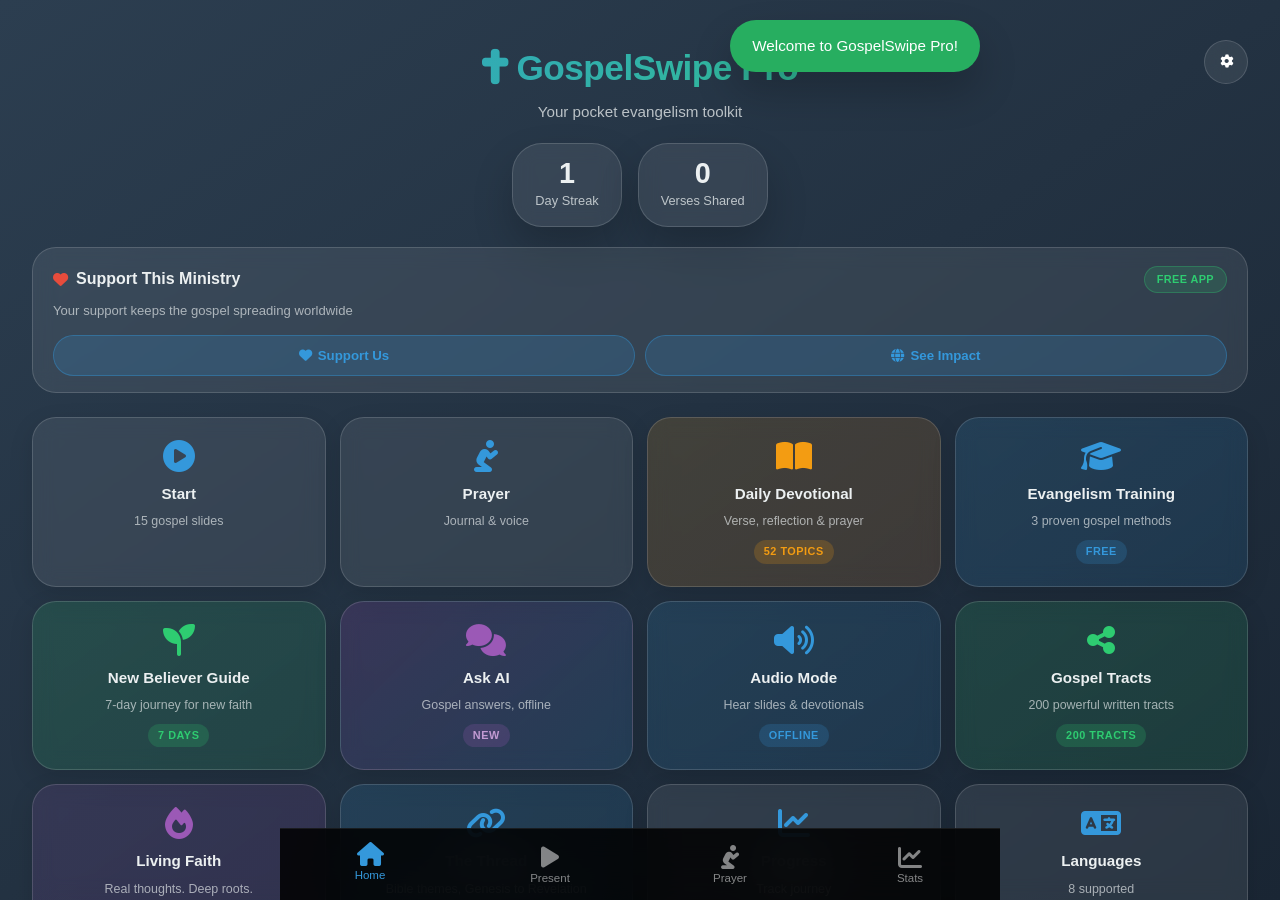
==== commit ca504291: "Add files via upload" ====
--- a/index.html
+++ b/index.html
@@ -130,8 +130,16 @@
         aria-label="New Believer Guide" onkeydown="if(event.key==='Enter'){showScreen('newbeliever-screen');loadNewBeliever()}">
         <i class="fas fa-seedling" style="color:#2ecc71;" aria-hidden="true"></i>
         <h3 data-i18n="newBelieverCardTitle">New Believer Guide</h3>
-        <p>7-day journey for new faith</p>
+        <p data-i18n="newBelieverCardDesc">7-day journey for new faith</p>
         <span class="feature-badge" style="background:rgba(46,204,113,0.2);color:#2ecc71;" data-i18n="badge7Days">7 DAYS</span>
+      </div>
+      <div class="feature-card" onclick="openAskAI()" role="listitem" tabindex="0"
+        style="background:linear-gradient(135deg,rgba(142,68,173,0.2),rgba(52,152,219,0.15));"
+        aria-label="Ask AI" onkeydown="if(event.key==='Enter')openAskAI()">
+        <i class="fas fa-comments" style="color:#9b59b6;" aria-hidden="true"></i>
+        <h3 data-i18n="askAICardTitle">Ask AI</h3>
+        <p data-i18n="askAICardDesc">Gospel answers, offline</p>
+        <span class="feature-badge" style="background:rgba(155,89,182,0.22);color:#c39bd3;" data-i18n="askAIBadge">NEW</span>
       </div>
       <div class="feature-card" onclick="showAudioModal()" role="listitem" tabindex="0"
         style="background:linear-gradient(135deg,rgba(52,152,219,0.15),rgba(41,128,185,0.15));"
@@ -147,7 +155,7 @@
         aria-label="Gospel Tracts" onkeydown="if(event.key==='Enter')showTractGenerator()">
         <i class="fas fa-share-nodes" style="color:#2ecc71;" aria-hidden="true"></i>
         <h3 data-i18n="gospelTractsCardTitle">Gospel Tracts</h3>
-        <p>200 powerful written tracts</p>
+        <p data-i18n="gospelTractsCardDesc">200 powerful written tracts</p>
         <span class="feature-badge" style="background:rgba(46,204,113,0.2);color:#2ecc71;" data-i18n="badge200Tracts">200 TRACTS</span>
       </div>
 
@@ -648,11 +656,16 @@
       <div class="settings-option">
         <label for="voiceSpeed" data-i18n="voiceSpeed">Voice Speed</label>
         <select id="voiceSpeed" onchange="updateVoiceSettings()" aria-label="Voice reading speed">
-          <option value="0.8">Slow</option>
-          <option value="1" selected>Normal</option>
-          <option value="1.25">Fast</option>
-          <option value="1.5">Faster</option>
+          <option value="0.8" data-i18n="voiceSpeedSlow">Slow</option>
+          <option value="0.95" selected data-i18n="voiceSpeedNormal">Natural</option>
+          <option value="1.15" data-i18n="voiceSpeedFast">Fast</option>
+          <option value="1.35" data-i18n="voiceSpeedFaster">Faster</option>
         </select>
+      </div>
+      <div class="settings-option" style="flex-direction:column;align-items:stretch;gap:8px;">
+        <label for="voiceSelect" data-i18n="voicePick">Voice</label>
+        <select id="voiceSelect" onchange="gsOnVoiceSelectChange()" aria-label="Choose a voice"
+          style="width:100%;background:rgba(0,0,0,0.3);border:1px solid var(--glass-border);color:#fff;padding:11px 14px;border-radius:14px;font-size:0.88rem;font-family:inherit;"></select>
       </div>
       <div class="settings-option">
         <label for="autoPlayToggle" data-i18n="autoPlayAudio">Auto-play Audio</label>
@@ -724,7 +737,7 @@
     </div>
 
     <div style="text-align:center;font-size:0.75rem;opacity:0.4;padding:16px 0;">
-      GospelSwipe Pro v2.0.0 &bull; Made in Nigeria 🇳🇬 &bull; GP Tech Studio
+      GospelSwipe Pro v2.0.9 &bull; Made in Nigeria 🇳🇬 &bull; GP Tech Studio
     </div>
   </div>
 
@@ -1329,6 +1342,7 @@
 <script src="devotionals.js"></script>
 <script src="devotionals_i18n.js"></script>
 <script src="livingfaith.js"></script>
+<script src="livingfaith_i18n.js"></script>
 <script src="thread.js"></script>
 <script src="tracts.js"></script>
 <script src="tracts_ext.js"></script>
@@ -1338,6 +1352,8 @@
 <script src="tracts_i18n_struggle_p1.js"></script>
 <script src="tracts_i18n_struggle_p2.js"></script>
 <script src="tracts_i18n_struggle_p3.js"></script>
+<script src="voice_engine.js"></script>
+<script src="ai_engine.js"></script>
 <script src="app.js"></script>
 <script>
   if ('serviceWorker' in navigator) {
--- a/style.css
+++ b/style.css
@@ -805,3 +805,125 @@
     transition-duration: 0.01ms !important;
   }
 }
+
+/* ===== Human Voice mini-player ===== */
+.gs-voice-player {
+  position: fixed;
+  left: 12px; right: 12px; bottom: 78px;
+  z-index: 1200;
+  display: none;
+  align-items: center;
+  gap: 12px;
+  padding: 12px 14px;
+  border-radius: 20px;
+  background: rgba(12, 18, 28, 0.94);
+  border: 1px solid rgba(52,152,219,0.35);
+  box-shadow: 0 12px 40px rgba(0,0,0,0.45);
+  backdrop-filter: blur(16px);
+  color: #fff;
+}
+.gs-voice-player.show { display: flex; animation: fadeIn 0.25s ease; }
+.gs-vp-wave { display:flex; align-items:flex-end; gap:3px; height:22px; width:22px; flex-shrink:0; }
+.gs-vp-wave span {
+  display:block; width:3px; border-radius:2px; background: linear-gradient(180deg,#3498db,#2ecc71);
+  animation: gsWave 0.9s ease-in-out infinite;
+}
+.gs-vp-wave span:nth-child(1){height:8px; animation-delay:0s}
+.gs-vp-wave span:nth-child(2){height:16px; animation-delay:.1s}
+.gs-vp-wave span:nth-child(3){height:22px; animation-delay:.2s}
+.gs-vp-wave span:nth-child(4){height:14px; animation-delay:.3s}
+.gs-vp-wave span:nth-child(5){height:10px; animation-delay:.15s}
+@keyframes gsWave {
+  0%,100% { transform: scaleY(0.45); opacity:0.6; }
+  50% { transform: scaleY(1); opacity:1; }
+}
+.gs-voice-player:not(.show) .gs-vp-wave span { animation: none; }
+.gs-vp-copy { flex:1; min-width:0; }
+.gs-vp-kicker { font-size:0.68rem; letter-spacing:0.4px; text-transform:uppercase; opacity:0.55; font-weight:700; }
+.gs-vp-line { font-size:0.84rem; line-height:1.35; white-space:nowrap; overflow:hidden; text-overflow:ellipsis; margin-top:2px; }
+.gs-vp-btns { display:flex; gap:6px; flex-shrink:0; }
+.gs-vp-btn {
+  width:38px; height:38px; border-radius:50%; border:1px solid rgba(255,255,255,0.18);
+  background:rgba(255,255,255,0.08); color:#fff; cursor:pointer;
+}
+.gs-vp-btn.gs-vp-stop { border-color:rgba(231,76,60,0.4); color:#e74c3c; }
+
+/* ===== Ask AI overlay ===== */
+.gs-ai-overlay {
+  position: fixed; inset: 0; z-index: 1100;
+  background: rgba(4,8,14,0.72);
+  display: none; align-items: flex-end; justify-content: center;
+  padding: 12px 12px 18px;
+}
+.gs-ai-overlay.show { display:flex; }
+.gs-ai-sheet {
+  width: min(560px, 100%);
+  max-height: 92vh;
+  overflow: hidden;
+  display: flex; flex-direction: column;
+  background: linear-gradient(180deg, #15202e 0%, #0e1620 100%);
+  border: 1px solid rgba(52,152,219,0.28);
+  border-radius: 28px 28px 22px 22px;
+  padding: 18px 16px 16px;
+  position: relative;
+  box-shadow: 0 -20px 60px rgba(0,0,0,0.45);
+  animation: fadeIn 0.28s ease;
+}
+.gs-ai-close {
+  position:absolute; top:12px; right:12px; width:36px; height:36px; border-radius:50%;
+  border:none; background:rgba(255,255,255,0.08); color:#fff; cursor:pointer;
+}
+.gs-ai-head { display:flex; gap:12px; align-items:center; margin-bottom:14px; padding-right:36px; }
+.gs-ai-orb {
+  width:48px; height:48px; border-radius:16px; flex-shrink:0;
+  display:flex; align-items:center; justify-content:center;
+  background: linear-gradient(135deg,#3498db,#8e44ad); font-size:1.2rem;
+}
+.gs-ai-title { font-size:1.12rem; font-weight:800; margin:0 0 2px; }
+.gs-ai-sub { font-size:0.78rem; opacity:0.6; margin:0; line-height:1.4; }
+.gs-ai-form { display:flex; gap:8px; margin-bottom:10px; }
+.gs-ai-form input {
+  flex:1; border:1px solid rgba(255,255,255,0.14); background:rgba(0,0,0,0.28);
+  color:#fff; border-radius:16px; padding:12px 14px; font-size:0.95rem; font-family:inherit; outline:none;
+}
+.gs-ai-form input:focus { border-color:#3498db; }
+.gs-ai-go {
+  width:46px; height:46px; border-radius:16px; border:none; cursor:pointer; color:#fff;
+  background: linear-gradient(135deg,#3498db,#2ecc71);
+}
+.gs-ai-chips { display:flex; flex-wrap:wrap; gap:8px; margin-bottom:12px; }
+.gs-ai-chip {
+  border:1px solid rgba(255,255,255,0.14); background:rgba(255,255,255,0.06);
+  color:#fff; border-radius:999px; padding:7px 12px; font-size:0.78rem; cursor:pointer; font-family:inherit;
+}
+.gs-ai-chip:hover { border-color:#3498db; }
+.gs-ai-body { overflow-y:auto; flex:1; -webkit-overflow-scrolling:touch; padding-bottom:8px; }
+.gs-ai-hint { opacity:0.55; font-size:0.88rem; text-align:center; padding:18px 8px; }
+.gs-ai-card {
+  background: rgba(255,255,255,0.05);
+  border: 1px solid rgba(255,255,255,0.08);
+  border-radius: 20px; padding: 16px;
+}
+.gs-ai-q { font-weight:800; font-size:1.02rem; margin-bottom:10px; line-height:1.35; }
+.gs-ai-ans p { font-size:0.92rem; line-height:1.72; opacity:0.92; margin:0 0 12px; }
+.gs-ai-verse, .gs-ai-live, .gs-ai-extra {
+  border-radius:16px; padding:12px 14px; margin-top:10px;
+}
+.gs-ai-verse { background:rgba(52,152,219,0.1); border-left:4px solid #3498db; }
+.gs-ai-live { background:rgba(46,204,113,0.08); border-left:4px solid #2ecc71; }
+.gs-ai-extra { background:rgba(155,89,182,0.08); border-left:4px solid #9b59b6; }
+.gs-ai-kicker { font-size:0.68rem; font-weight:800; letter-spacing:0.5px; text-transform:uppercase; opacity:0.55; margin-bottom:6px; }
+.gs-ai-verse p, .gs-ai-live p, .gs-ai-extra p { margin:0; font-size:0.88rem; line-height:1.65; }
+.gs-ai-ref { margin-top:6px; font-size:0.78rem; font-weight:700; color:#3498db; }
+.gs-ai-actions { display:flex; flex-wrap:wrap; gap:8px; margin-top:14px; }
+.gs-ai-act {
+  flex:1; min-width: 90px; border-radius:14px; padding:10px 8px; cursor:pointer; font-family:inherit;
+  border:1px solid rgba(255,255,255,0.14); background:rgba(255,255,255,0.06); color:#fff; font-size:0.8rem; font-weight:700;
+}
+.gs-ai-act.primary { background:linear-gradient(135deg,#3498db,#2ecc71); border-color:transparent; }
+[dir="rtl"] .gs-ai-verse, [dir="rtl"] .gs-ai-live, [dir="rtl"] .gs-ai-extra { border-left:none; border-right:4px solid #3498db; }
+[dir="rtl"] .gs-ai-live { border-right-color:#2ecc71; }
+[dir="rtl"] .gs-ai-extra { border-right-color:#9b59b6; }
+@media (min-width: 720px) {
+  .gs-voice-player { max-width: 696px; left: 50%; right: auto; transform: translateX(-50%); width: calc(100% - 24px); }
+}
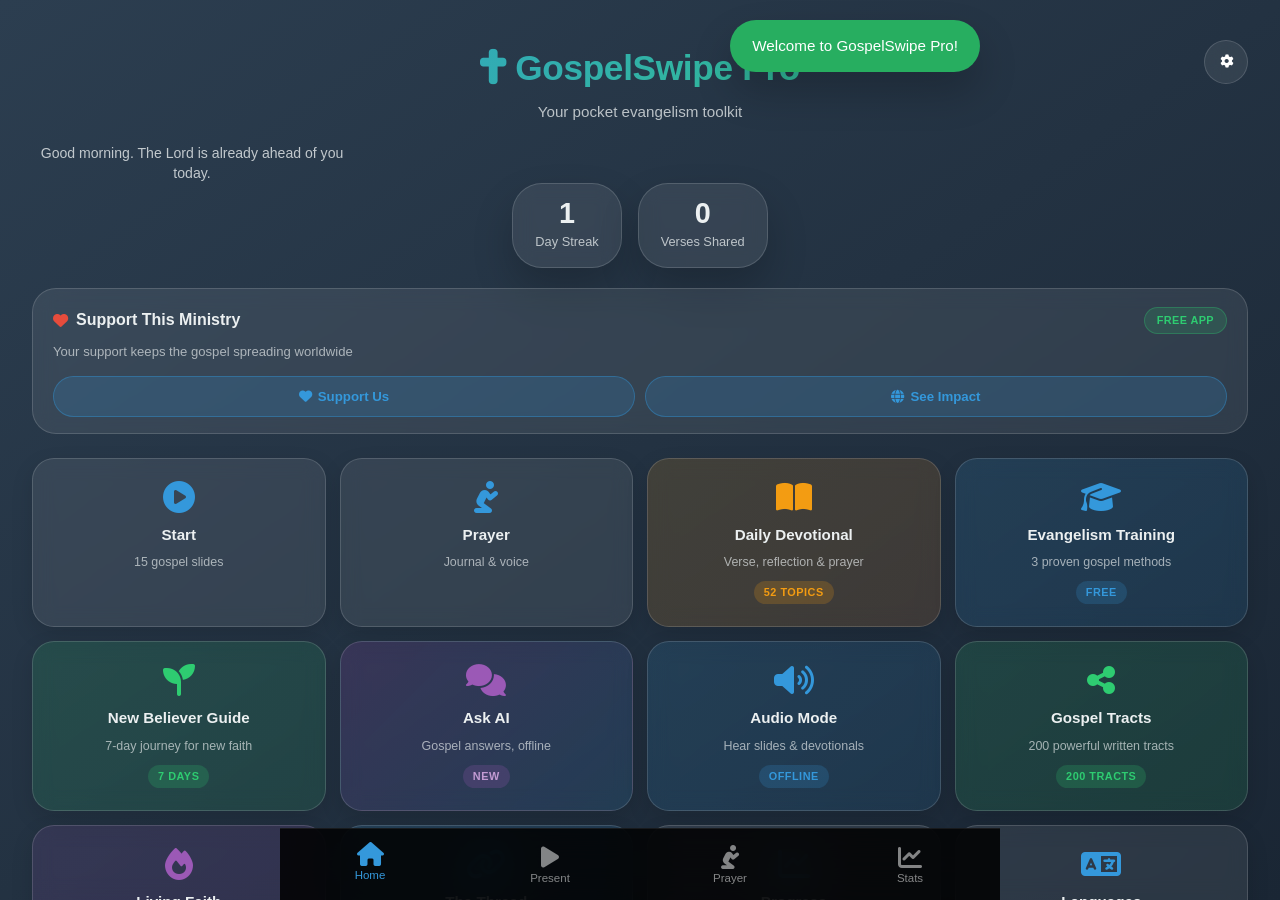
==== commit abe1188c: "Add files via upload" ====
--- a/index.html
+++ b/index.html
@@ -54,6 +54,7 @@
       </button>
       <h1><i class="fas fa-cross" aria-hidden="true"></i> <span data-i18n="appName">GospelSwipe Pro</span></h1>
       <p class="tagline" data-i18n="tagline">Your pocket evangelism toolkit</p>
+      <p class="home-greeting" id="homeGreeting"></p>
 
       <!-- Stats Row -->
       <div class="user-stats">
@@ -662,10 +663,20 @@
           <option value="1.35" data-i18n="voiceSpeedFaster">Faster</option>
         </select>
       </div>
-      <div class="settings-option" style="flex-direction:column;align-items:stretch;gap:8px;">
-        <label for="voiceSelect" data-i18n="voicePick">Voice</label>
+      <div class="settings-option" style="flex-direction:column;align-items:stretch;gap:10px;">
+        <label data-i18n="voiceGender">Voice · used everywhere</label>
+        <div class="gs-gender-row">
+          <button type="button" class="gs-gender-btn" id="gsGenderF" onclick="gsSetGender('female')">
+            <i class="fas fa-venus"></i> <span data-i18n="voiceFemale">Female</span>
+          </button>
+          <button type="button" class="gs-gender-btn" id="gsGenderM" onclick="gsSetGender('male')">
+            <i class="fas fa-mars"></i> <span data-i18n="voiceMale">Male</span>
+          </button>
+        </div>
+        <label for="voiceSelect" data-i18n="voicePick">System voices</label>
         <select id="voiceSelect" onchange="gsOnVoiceSelectChange()" aria-label="Choose a voice"
           style="width:100%;background:rgba(0,0,0,0.3);border:1px solid var(--glass-border);color:#fff;padding:11px 14px;border-radius:14px;font-size:0.88rem;font-family:inherit;"></select>
+        <p style="font-size:0.75rem;opacity:0.5;line-height:1.45;margin:0;" data-i18n="voiceEverywhereNote">The voice you pick reads slides, devotionals, Living Faith, and Ask AI — one voice for the whole app.</p>
       </div>
       <div class="settings-option">
         <label for="autoPlayToggle" data-i18n="autoPlayAudio">Auto-play Audio</label>
@@ -1353,6 +1364,7 @@
 <script src="tracts_i18n_struggle_p2.js"></script>
 <script src="tracts_i18n_struggle_p3.js"></script>
 <script src="voice_engine.js"></script>
+<script src="ai_i18n.js"></script>
 <script src="ai_engine.js"></script>
 <script src="app.js"></script>
 <script>
--- a/style.css
+++ b/style.css
@@ -927,3 +927,63 @@
 @media (min-width: 720px) {
   .gs-voice-player { max-width: 696px; left: 50%; right: auto; transform: translateX(-50%); width: calc(100% - 24px); }
 }
+
+/* ===== Friendlier home ===== */
+.home-greeting {
+  margin-top: 8px;
+  font-size: 0.88rem;
+  line-height: 1.45;
+  opacity: 0.78;
+  font-weight: 500;
+  max-width: 320px;
+  text-align: center;
+}
+.feature-card {
+  border-radius: 22px;
+  box-shadow: 0 8px 22px rgba(0,0,0,0.12);
+}
+.header h1 { letter-spacing: -0.3px; }
+
+/* ===== Gender voice pills ===== */
+.gs-gender-row { display:flex; gap:8px; }
+.gs-gender-btn {
+  flex:1; border-radius:14px; padding:12px 8px; cursor:pointer; font-family:inherit;
+  border:1px solid rgba(255,255,255,0.16); background:rgba(255,255,255,0.05);
+  color:#fff; font-weight:700; font-size:0.88rem;
+}
+.gs-gender-btn.active {
+  background: linear-gradient(135deg,#3498db,#2ecc71);
+  border-color: transparent;
+}
+
+/* ===== Ask AI: one-row chips, swipe left/right ===== */
+.gs-ai-chip-row {
+  display: flex;
+  flex-wrap: nowrap;
+  gap: 8px;
+  overflow-x: auto;
+  overflow-y: hidden;
+  -webkit-overflow-scrolling: touch;
+  scrollbar-width: thin;
+  padding: 2px 2px 12px;
+  margin-bottom: 4px;
+  scroll-snap-type: x proximity;
+}
+.gs-ai-chip-row::-webkit-scrollbar { height: 4px; }
+.gs-ai-chip-row::-webkit-scrollbar-thumb { background: rgba(255,255,255,0.22); border-radius: 4px; }
+.gs-ai-chip {
+  flex: 0 0 auto;
+  white-space: nowrap;
+  scroll-snap-align: start;
+  border:1px solid rgba(255,255,255,0.14); background:rgba(255,255,255,0.06);
+  color:#fff; border-radius:999px; padding:8px 14px; font-size:0.8rem; cursor:pointer; font-family:inherit;
+}
+.gs-ai-chip.on {
+  background: linear-gradient(135deg,#3498db,#8e44ad);
+  border-color: transparent;
+}
+.gs-ai-sheet {
+  background: linear-gradient(180deg, #1a2838 0%, #101820 100%);
+}
+.gs-ai-ans p { font-size: 0.98rem; line-height: 1.8; }
+.gs-ai-q { font-size: 1.12rem; }
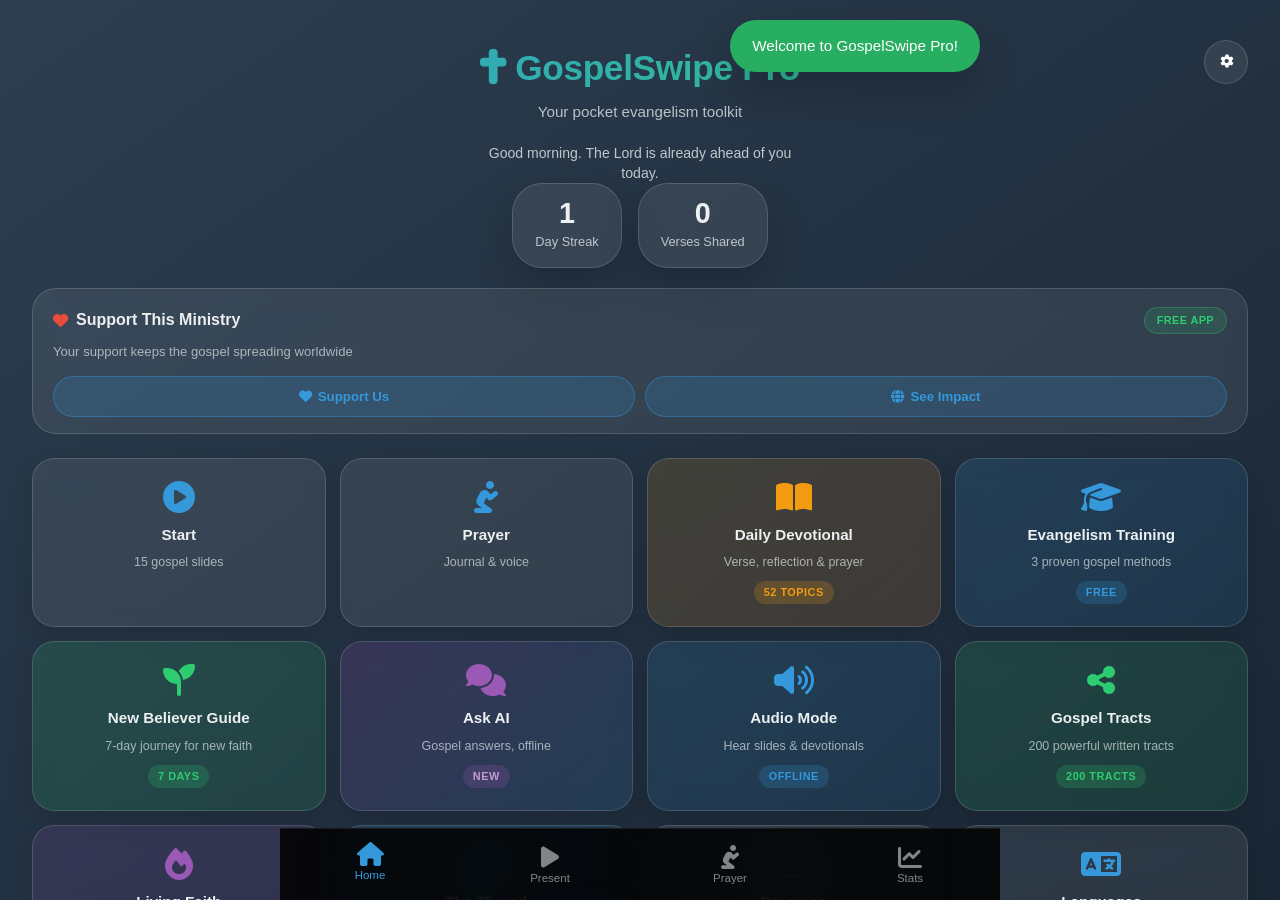
==== commit 7c6c6878: "Add files via upload" ====
--- a/index.html
+++ b/index.html
@@ -664,7 +664,7 @@
         </select>
       </div>
       <div class="settings-option" style="flex-direction:column;align-items:stretch;gap:10px;">
-        <label data-i18n="voiceGender">Voice · used everywhere</label>
+        <label data-i18n="voiceGender">Voice · English · used everywhere</label>
         <div class="gs-gender-row">
           <button type="button" class="gs-gender-btn" id="gsGenderF" onclick="gsSetGender('female')">
             <i class="fas fa-venus"></i> <span data-i18n="voiceFemale">Female</span>
@@ -673,10 +673,13 @@
             <i class="fas fa-mars"></i> <span data-i18n="voiceMale">Male</span>
           </button>
         </div>
-        <label for="voiceSelect" data-i18n="voicePick">System voices</label>
-        <select id="voiceSelect" onchange="gsOnVoiceSelectChange()" aria-label="Choose a voice"
-          style="width:100%;background:rgba(0,0,0,0.3);border:1px solid var(--glass-border);color:#fff;padding:11px 14px;border-radius:14px;font-size:0.88rem;font-family:inherit;"></select>
-        <p style="font-size:0.75rem;opacity:0.5;line-height:1.45;margin:0;" data-i18n="voiceEverywhereNote">The voice you pick reads slides, devotionals, Living Faith, and Ask AI — one voice for the whole app.</p>
+        <button type="button" class="gs-voice-preview-btn" onclick="gsPreviewCurrent()">
+          <i class="fas fa-volume-up"></i> <span data-i18n="voicePreview">Hear a sample</span>
+        </button>
+        <label for="voiceSelect" data-i18n="voicePick">English voices on this phone</label>
+        <select id="voiceSelect" onchange="gsOnVoiceSelectChange()" aria-label="Choose an English voice"
+          style="width:100%;max-width:100%;background:rgba(0,0,0,0.3);border:1px solid var(--glass-border);color:#fff;padding:11px 14px;border-radius:14px;font-size:0.88rem;font-family:inherit;"></select>
+        <p style="font-size:0.75rem;opacity:0.5;line-height:1.45;margin:0;" data-i18n="voiceEverywhereNote">English female or male — the same natural voice reads slides, devotionals, Living Faith, and Ask AI.</p>
       </div>
       <div class="settings-option">
         <label for="autoPlayToggle" data-i18n="autoPlayAudio">Auto-play Audio</label>
@@ -747,8 +750,9 @@
       </button>
     </div>
 
-    <div style="text-align:center;font-size:0.75rem;opacity:0.4;padding:16px 0;">
-      GospelSwipe Pro v2.0.9 &bull; Made in Nigeria 🇳🇬 &bull; GP Tech Studio
+    <div class="gs-app-version" id="appVersionFooter">
+      GospelSwipe Pro v2.1.1<br>
+      Made in Nigeria 🇳🇬 · GP Tech Studio
     </div>
   </div>
 
--- a/style.css
+++ b/style.css
@@ -1,5 +1,5 @@
 /* ==========================================
-   GospelSwipe Pro v1.1 — Complete Stylesheet
+   GospelSwipe Pro v2.1.1 — Complete Stylesheet
    RTL · Dark Mode · PWA · WCAG 2.1
    ========================================== */
 
@@ -88,7 +88,7 @@
 .screen {
   position:fixed; inset:0;
   padding:20px 20px calc(80px + env(safe-area-inset-bottom));
-  overflow-y:auto; -webkit-overflow-scrolling:touch;
+  overflow-x:hidden; overflow-y:auto; -webkit-overflow-scrolling:touch;
   background:var(--bg-gradient);
   transform:translateX(100%);
   transition:transform 0.4s cubic-bezier(0.2,0.9,0.3,1);
@@ -102,7 +102,7 @@
   position:fixed; inset:0;
   padding:20px 20px calc(80px + env(safe-area-inset-bottom));
   display:flex; flex-direction:column;
-  overflow-y:auto; -webkit-overflow-scrolling:touch;
+  overflow-x:hidden; overflow-y:auto; -webkit-overflow-scrolling:touch;
   z-index:100;
   background:var(--bg-gradient);
 }
@@ -810,7 +810,7 @@
 .gs-voice-player {
   position: fixed;
   left: 12px; right: 12px; bottom: 78px;
-  z-index: 1200;
+  z-index: 1400;
   display: none;
   align-items: center;
   gap: 12px;
@@ -848,32 +848,41 @@
 }
 .gs-vp-btn.gs-vp-stop { border-color:rgba(231,76,60,0.4); color:#e74c3c; }
 
-/* ===== Ask AI overlay ===== */
+/* ===== Ask AI overlay — isolated chip strip, no overlap ===== */
 .gs-ai-overlay {
-  position: fixed; inset: 0; z-index: 1100;
-  background: rgba(4,8,14,0.72);
+  position: fixed; inset: 0; z-index: 1300;
+  background: rgba(4,8,14,0.78);
   display: none; align-items: flex-end; justify-content: center;
-  padding: 12px 12px 18px;
+  padding: 8px 8px max(8px, env(safe-area-inset-bottom));
 }
 .gs-ai-overlay.show { display:flex; }
 .gs-ai-sheet {
   width: min(560px, 100%);
-  max-height: 92vh;
+  height: min(90vh, 900px);
+  height: min(90dvh, 900px);
+  max-height: 90vh;
+  max-height: 90dvh;
   overflow: hidden;
-  display: flex; flex-direction: column;
-  background: linear-gradient(180deg, #15202e 0%, #0e1620 100%);
+  display: flex;
+  flex-direction: column;
+  background: linear-gradient(180deg, #1a2838 0%, #101820 100%);
   border: 1px solid rgba(52,152,219,0.28);
-  border-radius: 28px 28px 22px 22px;
-  padding: 18px 16px 16px;
+  border-radius: 28px 28px 18px 18px;
+  padding: 16px 16px 12px;
   position: relative;
   box-shadow: 0 -20px 60px rgba(0,0,0,0.45);
   animation: fadeIn 0.28s ease;
+  gap: 0;
 }
 .gs-ai-close {
   position:absolute; top:12px; right:12px; width:36px; height:36px; border-radius:50%;
-  border:none; background:rgba(255,255,255,0.08); color:#fff; cursor:pointer;
-}
-.gs-ai-head { display:flex; gap:12px; align-items:center; margin-bottom:14px; padding-right:36px; }
+  border:none; background:rgba(255,255,255,0.08); color:#fff; cursor:pointer; z-index:5;
+}
+.gs-ai-head {
+  display:flex; gap:12px; align-items:center;
+  margin: 0 0 12px; padding-right:40px;
+  flex: 0 0 auto;
+}
 .gs-ai-orb {
   width:48px; height:48px; border-radius:16px; flex-shrink:0;
   display:flex; align-items:center; justify-content:center;
@@ -881,31 +890,116 @@
 }
 .gs-ai-title { font-size:1.12rem; font-weight:800; margin:0 0 2px; }
 .gs-ai-sub { font-size:0.78rem; opacity:0.6; margin:0; line-height:1.4; }
-.gs-ai-form { display:flex; gap:8px; margin-bottom:10px; }
+.gs-ai-form {
+  display:flex; gap:8px; margin: 0 0 10px;
+  flex: 0 0 auto; align-items: stretch;
+}
 .gs-ai-form input {
-  flex:1; border:1px solid rgba(255,255,255,0.14); background:rgba(0,0,0,0.28);
-  color:#fff; border-radius:16px; padding:12px 14px; font-size:0.95rem; font-family:inherit; outline:none;
+  flex:1 1 auto; min-width:0;
+  border:1px solid rgba(255,255,255,0.14); background:rgba(0,0,0,0.28);
+  color:#fff; border-radius:16px; padding:12px 14px; font-size:0.95rem;
+  font-family:inherit; outline:none;
 }
 .gs-ai-form input:focus { border-color:#3498db; }
 .gs-ai-go {
-  width:46px; height:46px; border-radius:16px; border:none; cursor:pointer; color:#fff;
+  flex: 0 0 46px; width:46px; height:46px; border-radius:16px; border:none;
+  cursor:pointer; color:#fff;
   background: linear-gradient(135deg,#3498db,#2ecc71);
 }
-.gs-ai-chips { display:flex; flex-wrap:wrap; gap:8px; margin-bottom:12px; }
+
+/* Chip strip is its own layer — never paints over the answer */
+.gs-ai-chip-wrap {
+  flex: 0 0 auto;
+  position: relative;
+  z-index: 3;
+  isolation: isolate;
+  overflow: hidden;
+  background: #152230;
+  border: 1px solid rgba(255,255,255,0.06);
+  border-radius: 16px;
+  margin: 0 0 12px;
+  padding: 8px 8px 6px;
+}
+.gs-ai-chip-wrap::after {
+  content: '';
+  position: absolute;
+  top: 0; right: 0; bottom: 0;
+  width: 28px;
+  pointer-events: none;
+  background: linear-gradient(90deg, transparent, #152230);
+  z-index: 2;
+}
+[dir="rtl"] .gs-ai-chip-wrap::after {
+  right: auto; left: 0;
+  background: linear-gradient(270deg, transparent, #152230);
+}
+.gs-ai-chip-row {
+  display: flex;
+  flex-wrap: nowrap;
+  align-items: center;
+  gap: 8px;
+  overflow-x: auto;
+  overflow-y: hidden;
+  -webkit-overflow-scrolling: touch;
+  overscroll-behavior-x: contain;
+  touch-action: pan-x;
+  scrollbar-width: thin;
+  min-height: 40px;
+  padding: 2px 20px 4px 2px;
+  margin: 0;
+  scroll-snap-type: x proximity;
+}
+.gs-ai-chip-row::-webkit-scrollbar { height: 3px; }
+.gs-ai-chip-row::-webkit-scrollbar-thumb { background: rgba(255,255,255,0.22); border-radius: 4px; }
 .gs-ai-chip {
-  border:1px solid rgba(255,255,255,0.14); background:rgba(255,255,255,0.06);
-  color:#fff; border-radius:999px; padding:7px 12px; font-size:0.78rem; cursor:pointer; font-family:inherit;
+  flex: 0 0 auto;
+  white-space: nowrap;
+  scroll-snap-align: start;
+  height: 34px;
+  max-width: 78vw;
+  overflow: hidden;
+  text-overflow: ellipsis;
+  border: 1px solid rgba(255,255,255,0.14);
+  background: rgba(255,255,255,0.06);
+  color: #fff;
+  border-radius: 999px;
+  padding: 0 14px;
+  font-size: 0.8rem;
+  line-height: 32px;
+  cursor: pointer;
+  font-family: inherit;
+  position: relative;
+  z-index: 1;
 }
 .gs-ai-chip:hover { border-color:#3498db; }
-.gs-ai-body { overflow-y:auto; flex:1; -webkit-overflow-scrolling:touch; padding-bottom:8px; }
+.gs-ai-chip.on {
+  background: linear-gradient(135deg,#3498db,#8e44ad);
+  border-color: transparent;
+}
+
+.gs-ai-body {
+  flex: 1 1 auto;
+  min-height: 0;
+  overflow-x: hidden;
+  overflow-y: auto;
+  -webkit-overflow-scrolling: touch;
+  overscroll-behavior: contain;
+  padding: 2px 2px 10px;
+  position: relative;
+  z-index: 1;
+}
 .gs-ai-hint { opacity:0.55; font-size:0.88rem; text-align:center; padding:18px 8px; }
 .gs-ai-card {
   background: rgba(255,255,255,0.05);
   border: 1px solid rgba(255,255,255,0.08);
-  border-radius: 20px; padding: 16px;
-}
-.gs-ai-q { font-weight:800; font-size:1.02rem; margin-bottom:10px; line-height:1.35; }
-.gs-ai-ans p { font-size:0.92rem; line-height:1.72; opacity:0.92; margin:0 0 12px; }
+  border-radius: 20px;
+  padding: 16px;
+  margin: 0;
+  position: relative;
+  z-index: 1;
+}
+.gs-ai-q { font-weight:800; font-size:1.08rem; margin-bottom:10px; line-height:1.35; }
+.gs-ai-ans p { font-size: 0.96rem; line-height: 1.78; opacity:0.92; margin:0 0 12px; }
 .gs-ai-verse, .gs-ai-live, .gs-ai-extra {
   border-radius:16px; padding:12px 14px; margin-top:10px;
 }
@@ -921,6 +1015,20 @@
   border:1px solid rgba(255,255,255,0.14); background:rgba(255,255,255,0.06); color:#fff; font-size:0.8rem; font-weight:700;
 }
 .gs-ai-act.primary { background:linear-gradient(135deg,#3498db,#2ecc71); border-color:transparent; }
+.gs-ai-related {
+  display: flex;
+  flex-wrap: wrap;
+  gap: 8px;
+  margin-top: 8px;
+  overflow: visible;
+}
+.gs-ai-related .gs-ai-chip {
+  max-width: 100%;
+  height: auto;
+  line-height: 1.3;
+  white-space: normal;
+  padding: 8px 12px;
+}
 [dir="rtl"] .gs-ai-verse, [dir="rtl"] .gs-ai-live, [dir="rtl"] .gs-ai-extra { border-left:none; border-right:4px solid #3498db; }
 [dir="rtl"] .gs-ai-live { border-right-color:#2ecc71; }
 [dir="rtl"] .gs-ai-extra { border-right-color:#9b59b6; }
@@ -937,53 +1045,61 @@
   font-weight: 500;
   max-width: 320px;
   text-align: center;
+  margin-left: auto; margin-right: auto;
 }
 .feature-card {
   border-radius: 22px;
   box-shadow: 0 8px 22px rgba(0,0,0,0.12);
-}
-.header h1 { letter-spacing: -0.3px; }
+  overflow: hidden;
+}
+.feature-card h3 { overflow-wrap: anywhere; padding: 0 4px; }
+.header h1 { letter-spacing: -0.3px; overflow-wrap: anywhere; }
 
 /* ===== Gender voice pills ===== */
 .gs-gender-row { display:flex; gap:8px; }
 .gs-gender-btn {
-  flex:1; border-radius:14px; padding:12px 8px; cursor:pointer; font-family:inherit;
+  flex:1; border-radius:16px; padding:14px 8px; cursor:pointer; font-family:inherit;
   border:1px solid rgba(255,255,255,0.16); background:rgba(255,255,255,0.05);
-  color:#fff; font-weight:700; font-size:0.88rem;
-}
-.gs-gender-btn.active {
-  background: linear-gradient(135deg,#3498db,#2ecc71);
+  color:#fff; font-weight:700; font-size:0.9rem;
+  display:flex; align-items:center; justify-content:center; gap:8px;
+  min-height: 48px;
+}
+#gsGenderF.active {
+  background: linear-gradient(135deg,#a29bfe,#74b9ff);
   border-color: transparent;
 }
-
-/* ===== Ask AI: one-row chips, swipe left/right ===== */
-.gs-ai-chip-row {
-  display: flex;
-  flex-wrap: nowrap;
-  gap: 8px;
-  overflow-x: auto;
-  overflow-y: hidden;
-  -webkit-overflow-scrolling: touch;
-  scrollbar-width: thin;
-  padding: 2px 2px 12px;
-  margin-bottom: 4px;
-  scroll-snap-type: x proximity;
-}
-.gs-ai-chip-row::-webkit-scrollbar { height: 4px; }
-.gs-ai-chip-row::-webkit-scrollbar-thumb { background: rgba(255,255,255,0.22); border-radius: 4px; }
-.gs-ai-chip {
-  flex: 0 0 auto;
-  white-space: nowrap;
-  scroll-snap-align: start;
-  border:1px solid rgba(255,255,255,0.14); background:rgba(255,255,255,0.06);
-  color:#fff; border-radius:999px; padding:8px 14px; font-size:0.8rem; cursor:pointer; font-family:inherit;
-}
-.gs-ai-chip.on {
-  background: linear-gradient(135deg,#3498db,#8e44ad);
+#gsGenderM.active {
+  background: linear-gradient(135deg,#0984e3,#00b894);
   border-color: transparent;
 }
-.gs-ai-sheet {
-  background: linear-gradient(180deg, #1a2838 0%, #101820 100%);
-}
-.gs-ai-ans p { font-size: 0.98rem; line-height: 1.8; }
-.gs-ai-q { font-size: 1.12rem; }
+.gs-voice-preview-btn {
+  width: 100%;
+  border-radius: 14px;
+  padding: 12px 10px;
+  cursor: pointer;
+  font-family: inherit;
+  font-weight: 700;
+  font-size: 0.88rem;
+  color: #fff;
+  background: rgba(52,152,219,0.18);
+  border: 1px solid rgba(52,152,219,0.4);
+  display: flex; align-items: center; justify-content: center; gap: 8px;
+}
+
+/* ===== Version footer — no wrap collision ===== */
+.gs-app-version {
+  text-align: center;
+  font-size: 0.75rem;
+  opacity: 0.45;
+  padding: 18px 16px 28px;
+  line-height: 1.65;
+  word-break: break-word;
+}
+
+/* When Ask AI is open, keep the mini-player above the sheet */
+body.gs-ai-open .gs-voice-player { bottom: 12px; z-index: 1400; }
+
+/* Misc overlap locks */
+.coming-soon-ribbon { pointer-events: none; }
+.settings-option select { max-width: min(180px, 48%); }
+#voiceSelect { max-width: 100% !important; width: 100%; }
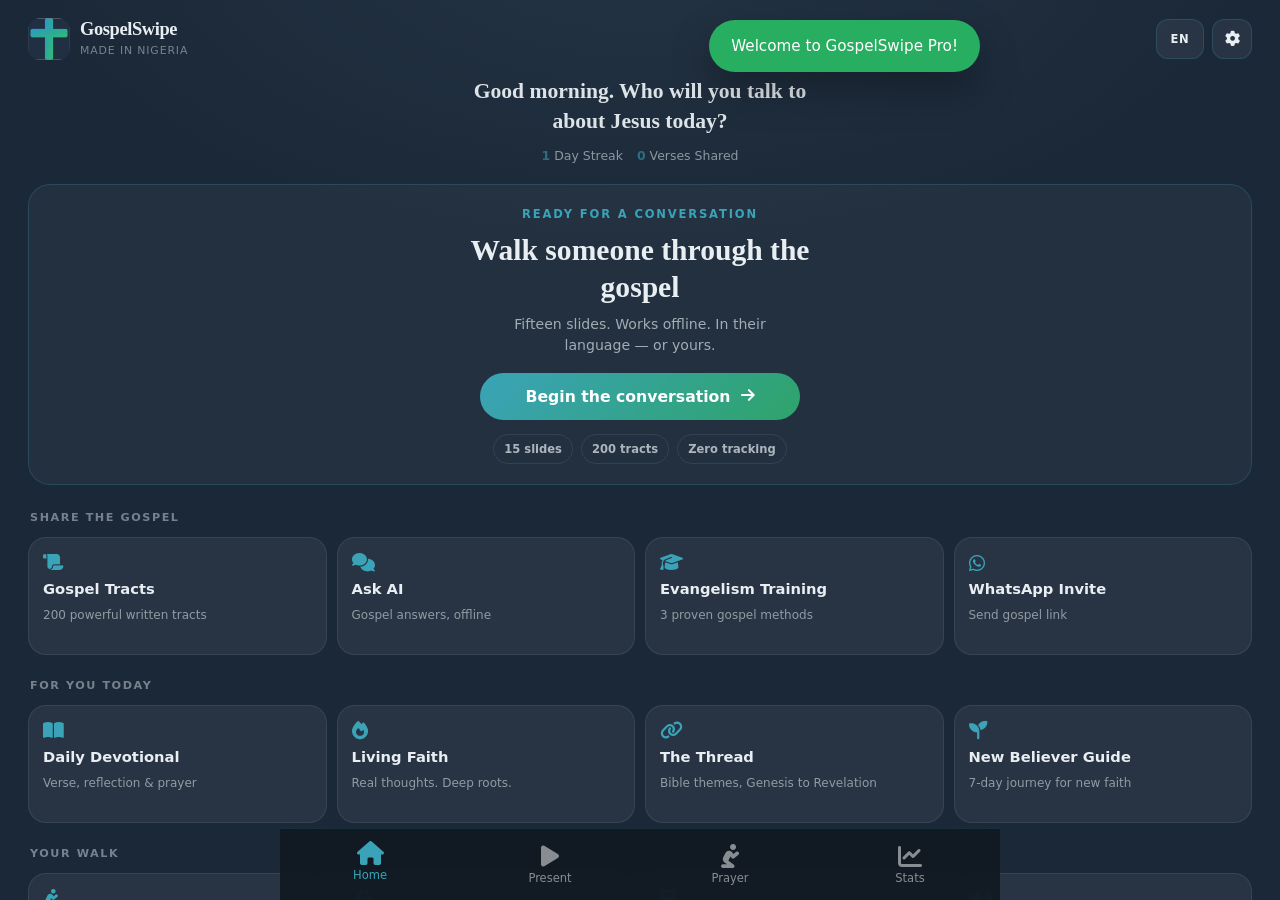
==== commit 6107a192: "Add files via upload" ====
--- a/index.html
+++ b/index.html
@@ -2,26 +2,89 @@
 <html lang="en">
 <head>
   <meta charset="UTF-8">
-  <meta name="viewport" content="width=device-width, initial-scale=1.0, maximum-scale=1.0, user-scalable=no">
-  <meta http-equiv="Content-Security-Policy" content="default-src 'self'; script-src 'self' 'unsafe-inline'; style-src 'self' 'unsafe-inline' https://cdnjs.cloudflare.com https://fonts.googleapis.com; font-src https://cdnjs.cloudflare.com https://fonts.gstatic.com; img-src 'self' data: blob:; connect-src 'self'">
-  <title>GospelSwipe Pro</title>
-
-  <!-- PWA -->
-  <meta name="theme-color" content="#2c3e50">
+  <meta name="viewport" content="width=device-width, initial-scale=1.0, viewport-fit=cover">
+  <meta http-equiv="Content-Security-Policy" content="default-src 'self'; script-src 'self' 'unsafe-inline'; style-src 'self' 'unsafe-inline' https://cdnjs.cloudflare.com https://fonts.googleapis.com; font-src 'self' https://cdnjs.cloudflare.com https://fonts.gstatic.com data:; img-src 'self' data: blob:; connect-src 'self'; object-src 'none'; base-uri 'self'; form-action 'self'; frame-ancestors 'self'">
+  <meta name="referrer" content="strict-origin-when-cross-origin">
+  <title>GospelSwipe Pro — Offline gospel app for evangelism</title>
+  <meta name="description" content="Free offline gospel app from Lagos. 15 presentation slides, 200 tracts, 200 prayers, 8 languages, VOM persecution mode. No ads. No tracking. Made in Nigeria.">
+  <link rel="canonical" href="https://gospelswipe.app/">
+  <meta name="theme-color" content="#1B2838">
   <meta name="apple-mobile-web-app-capable" content="yes">
+  <meta name="mobile-web-app-capable" content="yes">
   <meta name="apple-mobile-web-app-status-bar-style" content="black-translucent">
   <meta name="apple-mobile-web-app-title" content="GospelSwipe">
-  <meta name="description" content="Offline-first gospel presentation PWA. 15 slides, 200 prayers, 8 languages. Made in Nigeria 🇳🇬">
+  <meta name="application-name" content="GospelSwipe Pro">
+  <meta name="author" content="Haggai Enitan, GP Tech Studio, Lagos">
+  <meta name="geo.region" content="NG-LA">
+  <meta name="geo.placename" content="Lagos">
+  <meta property="og:type" content="website">
+  <meta property="og:site_name" content="GospelSwipe Pro">
+  <meta property="og:url" content="https://gospelswipe.app/">
+  <meta property="og:title" content="GospelSwipe Pro — The gospel. In every pocket.">
+  <meta property="og:description" content="Offline-first evangelism tools: 15 gospel slides, 200 tracts, 8 languages. Built in Lagos, Nigeria. Free. No tracking.">
+  <meta property="og:image" content="https://gospelswipe.app/og.png">
+  <meta property="og:image:width" content="1424">
+  <meta property="og:image:height" content="752">
+  <meta property="og:locale" content="en_NG">
+  <meta name="twitter:card" content="summary_large_image">
+  <meta name="twitter:title" content="GospelSwipe Pro — The gospel. In every pocket.">
+  <meta name="twitter:description" content="Free offline gospel app. 15 slides, 200 tracts, 8 languages. Made in Nigeria.">
+  <meta name="twitter:image" content="https://gospelswipe.app/og.png">
   <link rel="manifest" href="manifest.json">
-  <link rel="icon" id="appFavicon" href="[data-uri]" type="image/svg+xml">
-
-  <!-- Fonts & Icons (preconnect first) -->
+  <link rel="icon" id="appFavicon" href="[data-uri]" type="image/svg+xml">
+  <link rel="apple-touch-icon" href="icon.png">
+  <link rel="icon" type="image/png" href="icon.png">
   <link rel="preconnect" href="https://fonts.googleapis.com">
   <link rel="preconnect" href="https://fonts.gstatic.com" crossorigin>
   <link rel="preconnect" href="https://cdnjs.cloudflare.com">
-  <link href="https://fonts.googleapis.com/css2?family=Inter:wght@400;500;600;700;800&display=swap" rel="stylesheet">
+  <link href="https://fonts.googleapis.com/css2?family=Fraunces:opsz,wght@9..144,600;9..144,700&family=Outfit:wght@400;500;600;700&display=swap" rel="stylesheet">
   <link rel="stylesheet" href="https://cdnjs.cloudflare.com/ajax/libs/font-awesome/6.4.0/css/all.min.css">
   <link rel="stylesheet" href="style.css">
+  <script type="application/ld+json">
+  {
+    "@context": "https://schema.org",
+    "@graph": [
+      {
+        "@type": "SoftwareApplication",
+        "name": "GospelSwipe Pro",
+        "url": "https://gospelswipe.app/",
+        "applicationCategory": "LifestyleApplication",
+        "operatingSystem": "Android, iOS, Web",
+        "inLanguage": ["en","yo","ig","ha","pcm","fr","sw","ar"],
+        "isAccessibleForFree": true,
+        "offers": { "@type": "Offer", "price": "0", "priceCurrency": "USD" },
+        "description": "Offline-first gospel presentation app with 15 slides, 200 tracts, 200 prayers and eight languages. Built in Lagos, Nigeria.",
+        "image": "https://gospelswipe.app/og.png",
+        "author": {
+          "@type": "Organization",
+          "name": "GP Tech Studio",
+          "address": { "@type": "PostalAddress", "addressLocality": "Lagos", "addressCountry": "NG" },
+          "email": "haggai.enitan.dev@gmail.com"
+        }
+      },
+      {
+        "@type": "FAQPage",
+        "mainEntity": [
+          {
+            "@type": "Question",
+            "name": "Does GospelSwipe work without internet?",
+            "acceptedAnswer": { "@type": "Answer", "text": "Yes. GospelSwipe Pro is a progressive web app. After the first visit, slides, tracts, prayers and devotionals work fully offline." }
+          },
+          {
+            "@type": "Question",
+            "name": "Which languages does GospelSwipe support?",
+            "acceptedAnswer": { "@type": "Answer", "text": "English, Yoruba, Igbo, Hausa, Nigerian Pidgin, French, Swahili and Arabic." }
+          },
+          {
+            "@type": "Question",
+            "name": "Is GospelSwipe free?",
+            "acceptedAnswer": { "@type": "Answer", "text": "Yes. The core evangelism tools are free, with no ads and no tracking. Optional premium is $1.99 per month." }
+          }
+        ]
+      }
+    ]
+  }
+  </script>
 </head>
 <body>
 
@@ -29,7 +92,7 @@
 <div id="loading" role="status" aria-live="polite">
   <div class="loader" aria-hidden="true"></div>
   <h2 data-i18n="appName" style="margin-bottom:8px;">GospelSwipe Pro</h2>
-  <p data-i18n="tagline" style="opacity:0.65;font-size:0.9rem;text-align:center;max-width:260px;">Your pocket evangelism toolkit</p>
+  <p data-i18n="tagline" style="opacity:0.65;font-size:0.9rem;text-align:center;max-width:260px;font-family:Georgia,serif;">The gospel. In every pocket.</p>
   <div style="margin-top:28px;font-size:0.78rem;opacity:0.45;">
     <span id="loadingProgress">0%</span> &bull; Made in 🇳🇬
   </div>
@@ -48,252 +111,215 @@
        HOME SCREEN
   =========================== -->
   <div id="home-screen" class="screen active" role="main">
-    <div class="header">
-      <button class="header-settings-btn" onclick="showScreen('settings-screen')" aria-label="Settings">
-        <i class="fas fa-cog" aria-hidden="true"></i>
-      </button>
-      <h1><i class="fas fa-cross" aria-hidden="true"></i> <span data-i18n="appName">GospelSwipe Pro</span></h1>
-      <p class="tagline" data-i18n="tagline">Your pocket evangelism toolkit</p>
-      <p class="home-greeting" id="homeGreeting"></p>
-
-      <!-- Stats Row -->
-      <div class="user-stats">
-        <div class="stats-row">
-          <div class="stat-item">
-            <div class="stat-value" id="streakCount">0</div>
-            <div class="stat-label" data-i18n="dayStreak">Day Streak</div>
-          </div>
-          <div class="stat-item">
-            <div class="stat-value" id="versesShared">0</div>
-            <div class="stat-label" data-i18n="versesShared">Verses Shared</div>
-          </div>
-        </div>
-      </div>
-
-      <!-- Support Widget -->
-      <div class="wallet-widget">
-        <div class="wallet-widget-header">
-          <div class="wallet-widget-title">
-            <i class="fas fa-heart" style="color:#e74c3c;font-size:0.95rem;" aria-hidden="true"></i>
-            <span data-i18n="supportThisMinistry">Support This Ministry</span>
-          </div>
-          <span class="wallet-free-badge" data-i18n="freeAppBadge">FREE APP</span>
-        </div>
-        <div class="wallet-desc" data-i18n="walletDesc">Your support keeps the gospel spreading worldwide</div>
-        <div class="wallet-actions">
-          <button class="wallet-btn" onclick="showWallet()"
-            style="background:rgba(52,152,219,0.18);border:1px solid rgba(52,152,219,0.4);color:#3498db;"
-            aria-label="Support this ministry">
-            <i class="fas fa-heart" aria-hidden="true"></i> <span data-i18n="supportUsBtn">Support Us</span>
-          </button>
-          <button class="wallet-btn" onclick="showImpact()"
-            style="background:rgba(52,152,219,0.18);border:1px solid rgba(52,152,219,0.4);color:#3498db;"
-            aria-label="See mission impact">
-            <i class="fas fa-globe" aria-hidden="true"></i>
-            <span data-i18n="seeImpact">See Impact</span>
-          </button>
-        </div>
-      </div>
-    </div>
-
-    <!-- Features Grid -->
-    <div class="features-grid" role="list">
-      <div class="feature-card" onclick="startPresentation()" role="listitem" tabindex="0"
-        aria-label="Start gospel presentation" onkeydown="if(event.key==='Enter')startPresentation()">
-        <i class="fas fa-play-circle" aria-hidden="true"></i>
-        <h3 data-i18n="startPresentation">Start</h3>
-        <p data-i18n="presentDesc">15 gospel slides</p>
-      </div>
-      <div class="feature-card" onclick="showScreen('prayer-screen')" role="listitem" tabindex="0"
-        aria-label="Open prayer journal" onkeydown="if(event.key==='Enter')showScreen('prayer-screen')">
-        <i class="fas fa-pray" aria-hidden="true"></i>
-        <h3 data-i18n="prayerJournal">Prayer</h3>
-        <p data-i18n="prayerDesc">Journal & voice</p>
-      </div>
-      <div class="feature-card" onclick="showScreen('devotional-screen');loadDevotional()" role="listitem" tabindex="0"
-        style="background:linear-gradient(135deg,rgba(243,156,18,0.15),rgba(230,126,34,0.15));"
-        aria-label="Daily Devotional" onkeydown="if(event.key==='Enter'){showScreen('devotional-screen');loadDevotional()}">
-        <i class="fas fa-book-open" style="color:#f39c12;" aria-hidden="true"></i>
-        <h3 data-i18n="dailyDevotionalCardTitle">Daily Devotional</h3>
-        <p data-i18n="dailyDevotionalCardDesc">Verse, reflection &amp; prayer</p>
-        <span class="feature-badge" style="background:rgba(243,156,18,0.2);color:#f39c12;" data-i18n="badge52Topics">52 TOPICS</span>
-      </div>
-      <div class="feature-card" onclick="showScreen('training-screen');loadTraining()" role="listitem" tabindex="0"
-        style="background:linear-gradient(135deg,rgba(52,152,219,0.15),rgba(41,128,185,0.15));"
-        aria-label="Evangelism Training" onkeydown="if(event.key==='Enter'){showScreen('training-screen');loadTraining()}">
-        <i class="fas fa-graduation-cap" style="color:#3498db;" aria-hidden="true"></i>
-        <h3 data-i18n="trainingTitle">Evangelism Training</h3>
-        <p data-i18n="trainingDesc3Methods">3 proven gospel methods</p>
-        <span class="feature-badge" style="background:rgba(52,152,219,0.2);color:#3498db;" data-i18n="freeBadge">FREE</span>
-      </div>
-      <div class="feature-card" onclick="showScreen('newbeliever-screen');loadNewBeliever()" role="listitem" tabindex="0"
-        style="background:linear-gradient(135deg,rgba(46,204,113,0.15),rgba(39,174,96,0.15));"
-        aria-label="New Believer Guide" onkeydown="if(event.key==='Enter'){showScreen('newbeliever-screen');loadNewBeliever()}">
-        <i class="fas fa-seedling" style="color:#2ecc71;" aria-hidden="true"></i>
-        <h3 data-i18n="newBelieverCardTitle">New Believer Guide</h3>
-        <p data-i18n="newBelieverCardDesc">7-day journey for new faith</p>
-        <span class="feature-badge" style="background:rgba(46,204,113,0.2);color:#2ecc71;" data-i18n="badge7Days">7 DAYS</span>
-      </div>
-      <div class="feature-card" onclick="openAskAI()" role="listitem" tabindex="0"
-        style="background:linear-gradient(135deg,rgba(142,68,173,0.2),rgba(52,152,219,0.15));"
-        aria-label="Ask AI" onkeydown="if(event.key==='Enter')openAskAI()">
-        <i class="fas fa-comments" style="color:#9b59b6;" aria-hidden="true"></i>
-        <h3 data-i18n="askAICardTitle">Ask AI</h3>
-        <p data-i18n="askAICardDesc">Gospel answers, offline</p>
-        <span class="feature-badge" style="background:rgba(155,89,182,0.22);color:#c39bd3;" data-i18n="askAIBadge">NEW</span>
-      </div>
-      <div class="feature-card" onclick="showAudioModal()" role="listitem" tabindex="0"
-        style="background:linear-gradient(135deg,rgba(52,152,219,0.15),rgba(41,128,185,0.15));"
-        aria-label="Scripture Audio Mode" onkeydown="if(event.key==='Enter')showAudioModal()">
-        <i class="fas fa-volume-up" style="color:#3498db;" aria-hidden="true"></i>
-        <h3 data-i18n="audioModeCardTitle">Audio Mode</h3>
-        <p data-i18n="audioModeCardDesc">Hear slides &amp; devotionals</p>
-        <span class="feature-badge" style="background:rgba(52,152,219,0.2);color:#3498db;" data-i18n="offlineBadgeText">OFFLINE</span>
-      </div>
-
-      <div class="feature-card" onclick="showTractGenerator()" role="listitem" tabindex="0"
-        style="background:linear-gradient(135deg,rgba(46,204,113,0.15),rgba(39,174,96,0.15));"
-        aria-label="Gospel Tracts" onkeydown="if(event.key==='Enter')showTractGenerator()">
-        <i class="fas fa-share-nodes" style="color:#2ecc71;" aria-hidden="true"></i>
-        <h3 data-i18n="gospelTractsCardTitle">Gospel Tracts</h3>
-        <p data-i18n="gospelTractsCardDesc">200 powerful written tracts</p>
-        <span class="feature-badge" style="background:rgba(46,204,113,0.2);color:#2ecc71;" data-i18n="badge200Tracts">200 TRACTS</span>
-      </div>
-
-      <div class="feature-card" onclick="showScreen('livingfaith-screen');loadLivingFaith()" role="listitem" tabindex="0"
-        style="background:linear-gradient(135deg,rgba(155,89,182,0.15),rgba(142,68,173,0.15));"
-        aria-label="Living Faith" onkeydown="if(event.key==='Enter'){showScreen('livingfaith-screen');loadLivingFaith()}">
-        <i class="fas fa-fire" style="color:#9b59b6;" aria-hidden="true"></i>
-        <h3 data-i18n="livingFaithCardTitle">Living Faith</h3>
-        <p data-i18n="livingFaithCardDesc">Real thoughts. Deep roots.</p>
-        <span class="feature-badge" style="background:rgba(155,89,182,0.2);color:#9b59b6;" data-i18n="badge52Weeks">52 WEEKS</span>
-      </div>
-
-      <div class="feature-card" onclick="showScreen('thread-screen');loadThread()" role="listitem" tabindex="0"
-        style="background:linear-gradient(135deg,rgba(52,152,219,0.15),rgba(41,128,185,0.15));"
-        aria-label="The Thread" onkeydown="if(event.key==='Enter'){showScreen('thread-screen');loadThread()}">
-        <i class="fas fa-link" style="color:#3498db;" aria-hidden="true"></i>
-        <h3 data-i18n="theThreadCardTitle">The Thread</h3>
-        <p data-i18n="theThreadCardDesc">Bible themes, Genesis to Revelation</p>
-        <span class="feature-badge" style="background:rgba(52,152,219,0.2);color:#3498db;" data-i18n="badge60Themes">60 THEMES</span>
-      </div>
-
-      <div class="feature-card" onclick="showScreen('stats-screen')" role="listitem" tabindex="0"
-        aria-label="View progress stats" onkeydown="if(event.key==='Enter')showScreen('stats-screen')">
-        <i class="fas fa-chart-line" aria-hidden="true"></i>
-        <h3 data-i18n="myProgress">Progress</h3>
-        <p data-i18n="progressDesc">Track journey</p>
-      </div>
-      <div class="feature-card" onclick="showLanguageSettings()" role="listitem" tabindex="0"
-        aria-label="Change language" onkeydown="if(event.key==='Enter')showLanguageSettings()">
-        <i class="fas fa-language" aria-hidden="true"></i>
-        <h3 data-i18n="multiLanguage">Languages</h3>
-        <p data-i18n="langDesc">8 supported</p>
-      </div>
-      <div class="feature-card" onclick="shareApp()" role="listitem" tabindex="0"
-        aria-label="Share the app" onkeydown="if(event.key==='Enter')shareApp()">
-        <i class="fas fa-share-alt" aria-hidden="true"></i>
-        <h3 data-i18n="shareGospel">Share</h3>
-        <p data-i18n="shareDesc">Invite others</p>
-      </div>
-      <div class="feature-card" onclick="showPrayerAssistant()" role="listitem" tabindex="0"
-        style="background:linear-gradient(135deg,rgba(52,152,219,0.15),rgba(142,68,173,0.15));"
-        aria-label="Prayer guide" onkeydown="if(event.key==='Enter')showPrayerAssistant()">
-        <i class="fas fa-robot" style="color:#3498db;" aria-hidden="true"></i>
-        <h3 data-i18n="aiPrayerGuide">Prayer Guide</h3>
-        <p data-i18n="aiPrayerDesc">200 prayers</p>
-        <span class="feature-badge" data-i18n="badge200Prayers">200 PRAYERS</span>
-      </div>
-      <div class="feature-card" onclick="showPremiumDetails()" role="listitem" tabindex="0"
-        style="background:linear-gradient(135deg,rgba(155,89,182,0.15),rgba(142,68,173,0.15));"
-        aria-label="Premium features" onkeydown="if(event.key==='Enter')showPremiumDetails()">
-        <i class="fas fa-crown" style="color:#9b59b6;" aria-hidden="true"></i>
-        <h3 data-i18n="premiumFeatures">Premium</h3>
-        <p data-i18n="premiumDesc">Unlock more</p>
-        <span class="premium-badge">$1.99/mo</span>
-      </div>
-      <div class="feature-card" onclick="activateVOMMode()" role="listitem" tabindex="0"
-        style="background:linear-gradient(135deg,rgba(231,76,60,0.15),rgba(192,57,43,0.15));"
-        aria-label="Persecution mode" onkeydown="if(event.key==='Enter')activateVOMMode()">
-        <i class="fas fa-shield-halved" style="color:#e74c3c;" aria-hidden="true"></i>
-        <h3 data-i18n="persecutionMode">VOM Mode</h3>
-        <p data-i18n="vomDesc">Encryption</p>
-        <span class="feature-badge" style="background:rgba(231,76,60,0.2);color:#e74c3c;" data-i18n="martyrsBadge">MARTYRS</span>
-      </div>
-      <div class="feature-card" onclick="shareGospelWhatsApp()" role="listitem" tabindex="0"
-        style="background:linear-gradient(135deg,rgba(37,211,102,0.15),rgba(18,140,126,0.15));"
-        aria-label="Invite someone via WhatsApp" onkeydown="if(event.key==='Enter')shareGospelWhatsApp()">
-        <i class="fab fa-whatsapp" style="color:#25d366;" aria-hidden="true"></i>
-        <h3 data-i18n="whatsappInviteCardTitle">WhatsApp Invite</h3>
-        <p data-i18n="whatsappInviteCardDesc">Send gospel link</p>
-        <span class="feature-badge" style="background:rgba(37,211,102,0.2);color:#25d366;" data-i18n="instantBadge">INSTANT</span>
-      </div>
-      <div class="feature-card" onclick="showEvangelismJournal()" role="listitem" tabindex="0"
-        style="background:linear-gradient(135deg,rgba(46,204,113,0.15),rgba(39,174,96,0.15));"
-        aria-label="Evangelism Journal" onkeydown="if(event.key==='Enter')showEvangelismJournal()">
-        <i class="fas fa-book-open" style="color:#2ecc71;" aria-hidden="true"></i>
-        <h3 data-i18n="soulJournalCardTitle">Soul Journal</h3>
-        <p data-i18n="soulJournalCardDesc">Track every conversation</p>
-        <span class="feature-badge" style="background:rgba(46,204,113,0.2);color:#2ecc71;" data-i18n="badgeNew">NEW</span>
-      </div>
-
-      <!-- ===========================
-           COMING SOON MODULES (5) — full mockup screens, clearly labeled
-      =========================== -->
-      <div class="feature-card coming-soon-card" onclick="showScreen('discipleship-cs-screen')" role="listitem" tabindex="0"
-        style="background:linear-gradient(135deg,rgba(46,204,113,0.13),rgba(39,174,96,0.08));"
-        aria-label="30/60/90-Day Discipleship Track — Coming Soon" onkeydown="if(event.key==='Enter')showScreen('discipleship-cs-screen')">
-        <div class="coming-soon-ribbon" data-i18n="comingSoonBadge">COMING SOON</div>
-        <i class="fas fa-seedling" style="color:#2ecc71;" aria-hidden="true"></i>
-        <h3 data-i18n="discipleshipTrackTitle">30/60/90-Day Discipleship Track</h3>
-        <p data-i18n="futureFeaturePreview">Tap to preview</p>
-      </div>
-
-      <div class="feature-card coming-soon-card" onclick="showScreen('churchfinder-cs-screen')" role="listitem" tabindex="0"
-        style="background:linear-gradient(135deg,rgba(155,89,182,0.13),rgba(142,68,173,0.08));"
-        aria-label="Local Church Finder — Coming Soon" onkeydown="if(event.key==='Enter')showScreen('churchfinder-cs-screen')">
-        <div class="coming-soon-ribbon" data-i18n="comingSoonBadge">COMING SOON</div>
-        <i class="fas fa-map-location-dot" style="color:#9b59b6;" aria-hidden="true"></i>
-        <h3 data-i18n="churchFinderTitle">Local Church Finder</h3>
-        <p data-i18n="futureFeaturePreview">Tap to preview</p>
-      </div>
-
-      <div class="feature-card coming-soon-card" onclick="showScreen('impactdash-cs-screen')" role="listitem" tabindex="0"
-        style="background:linear-gradient(135deg,rgba(243,156,18,0.13),rgba(230,126,34,0.08));"
-        aria-label="Live Public Impact Dashboard — Coming Soon" onkeydown="if(event.key==='Enter')showScreen('impactdash-cs-screen')">
-        <div class="coming-soon-ribbon" data-i18n="comingSoonBadge">COMING SOON</div>
-        <i class="fas fa-chart-line" style="color:#f39c12;" aria-hidden="true"></i>
-        <h3 data-i18n="impactDashboardTitle">Live Public Impact Dashboard</h3>
-        <p data-i18n="futureFeaturePreview">Tap to preview</p>
-      </div>
-
-      <div class="feature-card coming-soon-card" onclick="showScreen('smsaccess-cs-screen')" role="listitem" tabindex="0"
-        style="background:linear-gradient(135deg,rgba(52,152,219,0.13),rgba(41,128,185,0.08));"
-        aria-label="SMS / USSD Gospel Access — Coming Soon" onkeydown="if(event.key==='Enter')showScreen('smsaccess-cs-screen')">
-        <div class="coming-soon-ribbon" data-i18n="comingSoonBadge">COMING SOON</div>
-        <i class="fas fa-comment-sms" style="color:#3498db;" aria-hidden="true"></i>
-        <h3 data-i18n="smsAccessTitle">SMS / USSD Gospel Access</h3>
-        <p data-i18n="futureFeaturePreview">Tap to preview</p>
-      </div>
-
-      <div class="feature-card coming-soon-card" onclick="showScreen('testimonywall-cs-screen')" role="listitem" tabindex="0"
-        style="background:linear-gradient(135deg,rgba(231,76,60,0.13),rgba(192,57,43,0.08));"
-        aria-label="Testimony Wall & Prayer Campaigns — Coming Soon" onkeydown="if(event.key==='Enter')showScreen('testimonywall-cs-screen')">
-        <div class="coming-soon-ribbon" data-i18n="comingSoonBadge">COMING SOON</div>
-        <i class="fas fa-comments" style="color:#e74c3c;" aria-hidden="true"></i>
-        <h3 data-i18n="testimonyWallTitle">Testimony Wall & Prayer Campaigns</h3>
-        <p data-i18n="futureFeaturePreview">Tap to preview</p>
-      </div>
-    </div>
-
-    <!-- Bottom Buttons -->
+    <a class="skip-link" href="#homeMain">Skip to tools</a>
+    <div class="topbar">
+      <div class="brand">
+        <div class="brand-mark" aria-hidden="true"><img src="icon.png" alt=""></div>
+        <div>
+          <div class="brand-name">GospelSwipe</div>
+          <div class="brand-sub" data-i18n="madeInNigeria">Made in Nigeria</div>
+        </div>
+      </div>
+      <div class="topbar-actions">
+        <button type="button" class="lang-chip" id="homeLangChip" onclick="showLanguageSettings()" aria-label="Language">EN</button>
+        <button type="button" class="icon-btn" onclick="showScreen('settings-screen')" aria-label="Settings">
+          <i class="fas fa-cog" aria-hidden="true"></i>
+        </button>
+      </div>
+    </div>
+
+    <p class="home-greeting" id="homeGreeting"></p>
+    <div class="stat-line" aria-live="polite">
+      <span><b id="streakCount">0</b> <span data-i18n="dayStreak">Day streak</span></span>
+      <span><b id="versesShared">0</b> <span data-i18n="versesShared">Verses shared</span></span>
+    </div>
+
+    <section class="hero-convo" aria-label="Start a gospel conversation">
+      <div class="hero-kicker" data-i18n="homeHeroKicker">Ready for a conversation</div>
+      <h2 data-i18n="homeHeroTitle">Walk someone through the gospel</h2>
+      <p class="hero-sub" data-i18n="homeHeroSub">Fifteen slides. Works offline. In their language — or yours.</p>
+      <button type="button" class="hero-cta" onclick="startPresentation()">
+        <span data-i18n="homeHeroCta">Begin the conversation</span>
+        <i class="fas fa-arrow-right" aria-hidden="true"></i>
+      </button>
+      <div class="hero-pills">
+        <span data-i18n="homePillsSlides">15 slides</span>
+        <span data-i18n="homePillsTracts">200 tracts</span>
+        <span data-i18n="homePillsOffline">Zero tracking</span>
+      </div>
+    </section>
+
+    <div id="homeMain">
+    <section class="sec" aria-labelledby="secShare">
+      <h3 class="sec-label" id="secShare" data-i18n="homeSectionShare">Share the gospel</h3>
+      <div class="tool-grid">
+        <button type="button" class="tool-tile" onclick="showTractGenerator()">
+          <i class="fas fa-scroll" aria-hidden="true"></i>
+          <h3 data-i18n="gospelTractsCardTitle">Gospel Tracts</h3>
+          <p data-i18n="gospelTractsCardDesc">200 written tracts</p>
+        </button>
+        <button type="button" class="tool-tile" onclick="openAskAI()">
+          <i class="fas fa-comments" aria-hidden="true"></i>
+          <h3 data-i18n="askAICardTitle">Ask</h3>
+          <p data-i18n="askAICardDesc">Gospel answers, offline</p>
+        </button>
+        <button type="button" class="tool-tile" onclick="showScreen('training-screen');loadTraining()">
+          <i class="fas fa-graduation-cap" aria-hidden="true"></i>
+          <h3 data-i18n="trainingTitle">Training</h3>
+          <p data-i18n="trainingDesc3Methods">Romans Road, Bridge, Circles</p>
+        </button>
+        <button type="button" class="tool-tile" onclick="shareGospelWhatsApp()">
+          <i class="fab fa-whatsapp" aria-hidden="true"></i>
+          <h3 data-i18n="whatsappInviteCardTitle">WhatsApp</h3>
+          <p data-i18n="whatsappInviteCardDesc">Send the gospel link</p>
+        </button>
+      </div>
+    </section>
+
+    <section class="sec" aria-labelledby="secToday">
+      <h3 class="sec-label" id="secToday" data-i18n="homeSectionToday">For you today</h3>
+      <div class="tool-grid">
+        <button type="button" class="tool-tile" onclick="showScreen('devotional-screen');loadDevotional()">
+          <i class="fas fa-book-open" aria-hidden="true"></i>
+          <h3 data-i18n="dailyDevotionalCardTitle">Daily Devotional</h3>
+          <p data-i18n="dailyDevotionalCardDesc">Verse, reflection and prayer</p>
+        </button>
+        <button type="button" class="tool-tile" onclick="showScreen('livingfaith-screen');loadLivingFaith()">
+          <i class="fas fa-fire" aria-hidden="true"></i>
+          <h3 data-i18n="livingFaithCardTitle">Living Faith</h3>
+          <p data-i18n="livingFaithCardDesc">Real thoughts. Deep roots.</p>
+        </button>
+        <button type="button" class="tool-tile" onclick="showScreen('thread-screen');loadThread()">
+          <i class="fas fa-link" aria-hidden="true"></i>
+          <h3 data-i18n="theThreadCardTitle">The Thread</h3>
+          <p data-i18n="theThreadCardDesc">Themes from Genesis to Revelation</p>
+        </button>
+        <button type="button" class="tool-tile" onclick="showScreen('newbeliever-screen');loadNewBeliever()">
+          <i class="fas fa-seedling" aria-hidden="true"></i>
+          <h3 data-i18n="newBelieverCardTitle">New Believer Guide</h3>
+          <p data-i18n="newBelieverCardDesc">Seven days to start strong</p>
+        </button>
+      </div>
+    </section>
+
+    <section class="sec" aria-labelledby="secWalk">
+      <h3 class="sec-label" id="secWalk" data-i18n="homeSectionWalk">Your walk</h3>
+      <div class="tool-grid">
+        <button type="button" class="tool-tile" onclick="showScreen('prayer-screen')">
+          <i class="fas fa-pray" aria-hidden="true"></i>
+          <h3 data-i18n="prayerJournal">Prayer</h3>
+          <p data-i18n="prayerDesc">Journal, voice, and 200 written prayers</p>
+        </button>
+        <button type="button" class="tool-tile" onclick="showPrayerAssistant()">
+          <i class="fas fa-hands-praying" aria-hidden="true"></i>
+          <h3 data-i18n="aiPrayerGuide">Prayer Guide</h3>
+          <p data-i18n="aiPrayerDesc">200 prayers</p>
+        </button>
+        <button type="button" class="tool-tile" onclick="showEvangelismJournal()">
+          <i class="fas fa-book" aria-hidden="true"></i>
+          <h3 data-i18n="soulJournalCardTitle">Soul Journal</h3>
+          <p data-i18n="soulJournalCardDesc">Log every gospel conversation</p>
+        </button>
+        <button type="button" class="tool-tile" onclick="showAudioModal()">
+          <i class="fas fa-volume-up" aria-hidden="true"></i>
+          <h3 data-i18n="audioModeCardTitle">Listen</h3>
+          <p data-i18n="audioModeCardDesc">Hear slides and devotionals</p>
+        </button>
+        <button type="button" class="tool-tile" onclick="showScreen('stats-screen')">
+          <i class="fas fa-chart-line" aria-hidden="true"></i>
+          <h3 data-i18n="myProgress">Progress</h3>
+          <p data-i18n="progressDesc">Streak, people reached, decisions</p>
+        </button>
+      </div>
+    </section>
+
+    <section class="sec" aria-labelledby="secMore">
+      <h3 class="sec-label" id="secMore" data-i18n="homeSectionMore">Also in this app</h3>
+      <div class="tool-grid">
+        <button type="button" class="tool-tile" onclick="showLanguageSettings()">
+          <i class="fas fa-language" aria-hidden="true"></i>
+          <h3 data-i18n="multiLanguage">Languages</h3>
+          <p data-i18n="langDesc">8 supported</p>
+        </button>
+        <button type="button" class="tool-tile" onclick="shareApp()">
+          <i class="fas fa-share-alt" aria-hidden="true"></i>
+          <h3 data-i18n="shareGospel">Share the app</h3>
+          <p data-i18n="shareDesc">Invite others</p>
+        </button>
+        <button type="button" class="tool-tile" onclick="showWallet()">
+          <i class="fas fa-heart" aria-hidden="true"></i>
+          <h3 data-i18n="supportThisMinistry">Support</h3>
+          <p data-i18n="walletDesc">Keep this free</p>
+        </button>
+        <button type="button" class="tool-tile" onclick="showPremiumDetails()">
+          <i class="fas fa-crown" aria-hidden="true"></i>
+          <h3 data-i18n="premiumFeatures">Premium</h3>
+          <p>$1.99/mo</p>
+        </button>
+        <button type="button" class="tool-tile" onclick="activateVOMMode()">
+          <i class="fas fa-shield-halved" aria-hidden="true"></i>
+          <h3 data-i18n="persecutionMode">VOM Mode</h3>
+          <p data-i18n="vomDesc">Calculator disguise</p>
+        </button>
+        <button type="button" class="tool-tile" onclick="showScreen('discipleship-cs-screen')">
+          <i class="fas fa-route" aria-hidden="true"></i>
+          <h3 data-i18n="discipleshipTrackTitle">Discipleship Track</h3>
+          <p data-i18n="comingSoonBadge">Coming soon</p>
+        </button>
+        <button type="button" class="tool-tile" onclick="showScreen('churchfinder-cs-screen')">
+          <i class="fas fa-map-location-dot" aria-hidden="true"></i>
+          <h3 data-i18n="churchFinderTitle">Church Finder</h3>
+          <p data-i18n="comingSoonBadge">Coming soon</p>
+        </button>
+        <button type="button" class="tool-tile" onclick="showScreen('impactdash-cs-screen')">
+          <i class="fas fa-globe" aria-hidden="true"></i>
+          <h3 data-i18n="impactDashboardTitle">Impact Dashboard</h3>
+          <p data-i18n="comingSoonBadge">Coming soon</p>
+        </button>
+        <button type="button" class="tool-tile" onclick="showScreen('smsaccess-cs-screen')">
+          <i class="fas fa-comment-sms" aria-hidden="true"></i>
+          <h3 data-i18n="smsAccessTitle">SMS / USSD</h3>
+          <p data-i18n="comingSoonBadge">Coming soon</p>
+        </button>
+        <button type="button" class="tool-tile" onclick="showScreen('testimonywall-cs-screen')">
+          <i class="fas fa-comments" aria-hidden="true"></i>
+          <h3 data-i18n="testimonyWallTitle">Testimony Wall</h3>
+          <p data-i18n="comingSoonBadge">Coming soon</p>
+        </button>
+        <button type="button" class="tool-tile" onclick="showImpact()">
+          <i class="fas fa-chart-bar" aria-hidden="true"></i>
+          <h3 data-i18n="seeImpact">See impact</h3>
+          <p data-i18n="grantApplicationTitle">Grant &amp; fruit</p>
+        </button>
+      </div>
+    </section>
+    </div>
+
     <div class="home-bottom-buttons">
-      <div class="install-info" data-i18n="installInfo">🔒 Offline First • ⚡ Instant Load • 📱 PWA • Zero Tracking</div>
+      <div class="install-info" data-i18n="installInfo">Offline first · Instant load · Zero tracking</div>
       <button onclick="showInstallPopup()" id="installBtn" class="install-btn" aria-label="Install app">
         <i class="fas fa-download" aria-hidden="true"></i>
         <span data-i18n="installApp">Add to Home Screen</span>
       </button>
     </div>
+
+  </div>
+
+  <!-- ===== ASK AI — full page (same pattern as tracts) ===== -->
+  <div id="askai-screen" class="screen" role="region" aria-label="Ask about the gospel">
+    <div class="journal-header">
+      <h2><i class="fas fa-comments" style="color:#3AA3B8;" aria-hidden="true"></i> <span id="gsAiTitle" data-i18n="askAIHeading">Ask about the gospel</span></h2>
+      <button type="button" class="close-btn" id="gsAiClose" onclick="closeAskAI()" aria-label="Close"><i class="fas fa-times"></i></button>
+    </div>
+    <p class="gs-ai-sub" id="gsAiSub">Offline answers from Scripture. No tracking.</p>
+    <form id="gsAiForm" class="gs-ai-form" autocomplete="off">
+      <input id="gsAiInput" type="text" maxlength="240" enterkeyhint="go" />
+      <button type="submit" class="gs-ai-go" id="gsAiGo" aria-label="Ask"><i class="fas fa-arrow-up"></i></button>
+    </form>
+    <div class="gs-ai-chip-wrap">
+      <div class="gs-ai-chip-row" id="gsAiChips" role="list"></div>
+    </div>
+    <div class="gs-ai-body" id="gsAiBody"></div>
   </div>
 
   <!-- ===== DAILY DEVOTIONAL SCREEN ===== -->
@@ -664,22 +690,11 @@
         </select>
       </div>
       <div class="settings-option" style="flex-direction:column;align-items:stretch;gap:10px;">
-        <label data-i18n="voiceGender">Voice · English · used everywhere</label>
-        <div class="gs-gender-row">
-          <button type="button" class="gs-gender-btn" id="gsGenderF" onclick="gsSetGender('female')">
-            <i class="fas fa-venus"></i> <span data-i18n="voiceFemale">Female</span>
-          </button>
-          <button type="button" class="gs-gender-btn" id="gsGenderM" onclick="gsSetGender('male')">
-            <i class="fas fa-mars"></i> <span data-i18n="voiceMale">Male</span>
-          </button>
-        </div>
+        <label data-i18n="voiceEnglishOnly">English voice · used everywhere</label>
         <button type="button" class="gs-voice-preview-btn" onclick="gsPreviewCurrent()">
           <i class="fas fa-volume-up"></i> <span data-i18n="voicePreview">Hear a sample</span>
         </button>
-        <label for="voiceSelect" data-i18n="voicePick">English voices on this phone</label>
-        <select id="voiceSelect" onchange="gsOnVoiceSelectChange()" aria-label="Choose an English voice"
-          style="width:100%;max-width:100%;background:rgba(0,0,0,0.3);border:1px solid var(--glass-border);color:#fff;padding:11px 14px;border-radius:14px;font-size:0.88rem;font-family:inherit;"></select>
-        <p style="font-size:0.75rem;opacity:0.5;line-height:1.45;margin:0;" data-i18n="voiceEverywhereNote">English female or male — the same natural voice reads slides, devotionals, Living Faith, and Ask AI.</p>
+        <p style="font-size:0.75rem;opacity:0.5;line-height:1.45;margin:0;" data-i18n="voiceEverywhereNote">One natural English voice reads slides, devotionals, Living Faith, and Ask AI.</p>
       </div>
       <div class="settings-option">
         <label for="autoPlayToggle" data-i18n="autoPlayAudio">Auto-play Audio</label>
@@ -751,7 +766,7 @@
     </div>
 
     <div class="gs-app-version" id="appVersionFooter">
-      GospelSwipe Pro v2.1.1<br>
+      GospelSwipe Pro v2.2.2<br>
       Made in Nigeria 🇳🇬 · GP Tech Studio
     </div>
   </div>
@@ -1353,12 +1368,14 @@
 
 <!-- Scripts — order matters: prayers + translations first, then app -->
 <script src="prayers.js"></script>
+<script src="prayers_i18n.js"></script>
 <script src="translations.js"></script>
 <script src="devotionals.js"></script>
 <script src="devotionals_i18n.js"></script>
 <script src="livingfaith.js"></script>
 <script src="livingfaith_i18n.js"></script>
 <script src="thread.js"></script>
+<script src="thread_i18n.js"></script>
 <script src="tracts.js"></script>
 <script src="tracts_ext.js"></script>
 <script src="training_i18n.js"></script>
--- a/style.css
+++ b/style.css
@@ -1,26 +1,32 @@
 /* ==========================================
-   GospelSwipe Pro v2.1.1 — Complete Stylesheet
-   RTL · Dark Mode · PWA · WCAG 2.1
+   GospelSwipe Pro v2.2.1 — Complete Stylesheet
+   Navy + teal/green (logo blend) · no gold
    ========================================== */
 
 :root {
-  --primary: #2c3e50;
-  --primary-dark: #1a2634;
-  --secondary: #3498db;
-  --accent: #e74c3c;
-  --success: #27ae60;
-  --warning: #f39c12;
-  --premium: #9b59b6;
-  --light: #ecf0f1;
-  --dark: #1a1a1a;
-  --radius: 16px;
-  --shadow: 0 20px 40px rgba(0,0,0,0.2);
-  --transition: all 0.3s cubic-bezier(0.4,0,0.2,1);
-  --glass: rgba(255,255,255,0.08);
-  --glass-border: rgba(255,255,255,0.15);
-  --ai-gradient: linear-gradient(135deg,#3498db,#8e44ad);
-  --premium-gradient: linear-gradient(135deg,#9b59b6,#8e44ad);
-  --bg-gradient: linear-gradient(145deg,var(--primary) 0%,var(--primary-dark) 100%);
+  --ink: #1B2838;
+  --ink-2: #15202C;
+  --primary: #1B2838;
+  --primary-dark: #121A22;
+  --secondary: #3AA3B8;
+  --accent: #2FA36A;
+  --success: #2FA36A;
+  --warning: #3AA3B8;
+  --premium: #5B8FA8;
+  --gold: #3AA3B8;
+  --brand: linear-gradient(135deg, #3AA3B8 0%, #2FA36A 100%);
+  --light: #E8EEF2;
+  --dark: #1B2838;
+  --radius: 18px;
+  --shadow: 0 18px 40px rgba(0,0,0,0.28);
+  --transition: all 0.28s cubic-bezier(0.22,1,0.36,1);
+  --glass: rgba(255,255,255,0.06);
+  --glass-border: rgba(58,163,184,0.22);
+  --ai-gradient: linear-gradient(135deg,#3AA3B8,#2FA36A);
+  --premium-gradient: linear-gradient(135deg,#3AA3B8,#2FA36A);
+  --bg-gradient: radial-gradient(1000px 520px at 50% -8%, #243444 0%, #1B2838 62%);
+  --font: 'Outfit', 'Inter', system-ui, -apple-system, sans-serif;
+  --serif: 'Fraunces', Georgia, 'Times New Roman', serif;
 }
 
 /* ===== Reset ===== */
@@ -31,7 +37,7 @@
 html { height:100%; overflow:hidden; }
 
 body {
-  font-family:'Inter',-apple-system,BlinkMacSystemFont,'Segoe UI',Roboto,sans-serif;
+  font-family:var(--font);
   line-height:1.6; color:var(--light);
   background:var(--bg-gradient);
   min-height:100vh;
@@ -61,7 +67,7 @@
   margin-bottom:20px;
 }
 @keyframes spin { to { transform:rotate(360deg); } }
-#loading h2 { font-size:1.6rem; font-weight:800; margin-bottom:8px; }
+#loading h2 { font-family:var(--serif); font-size:1.7rem; font-weight:700; margin-bottom:8px; }
 #loadingProgress { font-size:0.85rem; opacity:0.6; }
 
 /* ===== App Container ===== */
@@ -250,12 +256,13 @@
   padding:6px 18px; font-size:0.82rem; display:inline-block;
   font-weight:600; backdrop-filter:blur(5px); margin-bottom:6px;
 }
-.slide-title { font-size:clamp(1.6rem,5.5vw,2.4rem); margin-bottom:16px; font-weight:800; }
+.slide-title { font-family:var(--serif); font-size:clamp(1.6rem,5.5vw,2.4rem); margin-bottom:16px; font-weight:700; }
 .slide-verse {
+  font-family:var(--serif);
   font-size:clamp(1.1rem,3.8vw,1.45rem); line-height:1.65;
   margin-bottom:16px; padding:20px 22px;
   background:rgba(0,0,0,0.28); border-radius:24px;
-  border-left:5px solid var(--secondary); font-style:italic;
+  border-left:5px solid var(--gold); font-style:italic;
 }
 .slide-reference { font-size:1.1rem; opacity:0.9; margin-bottom:22px; font-weight:600; }
 .slide-actions { display:flex; gap:10px; flex-wrap:wrap; justify-content:center; }
@@ -904,7 +911,7 @@
 .gs-ai-go {
   flex: 0 0 46px; width:46px; height:46px; border-radius:16px; border:none;
   cursor:pointer; color:#fff;
-  background: linear-gradient(135deg,#3498db,#2ecc71);
+  background: var(--brand);
 }
 
 /* Chip strip is its own layer — never paints over the answer */
@@ -973,7 +980,7 @@
 }
 .gs-ai-chip:hover { border-color:#3498db; }
 .gs-ai-chip.on {
-  background: linear-gradient(135deg,#3498db,#8e44ad);
+  background: var(--brand);
   border-color: transparent;
 }
 
@@ -1064,12 +1071,10 @@
   display:flex; align-items:center; justify-content:center; gap:8px;
   min-height: 48px;
 }
-#gsGenderF.active {
-  background: linear-gradient(135deg,#a29bfe,#74b9ff);
-  border-color: transparent;
-}
+#gsGenderF.active,
 #gsGenderM.active {
-  background: linear-gradient(135deg,#0984e3,#00b894);
+  background: var(--brand);
+  color: #fff;
   border-color: transparent;
 }
 .gs-voice-preview-btn {
@@ -1103,3 +1108,202 @@
 .coming-soon-ribbon { pointer-events: none; }
 .settings-option select { max-width: min(180px, 48%); }
 #voiceSelect { max-width: 100% !important; width: 100%; }
+
+/* =========================================================
+   v2.2.1 Home — logo colours, centred hero, square tiles
+   ========================================================= */
+.skip-link {
+  position:absolute; left:12px; top:-40px; z-index:10000;
+  background:var(--secondary); color:#fff; padding:8px 12px; border-radius:8px;
+  font-weight:700; font-size:0.85rem;
+}
+.skip-link:focus { top:12px; }
+
+#home-screen {
+  padding: 12px 16px calc(92px + env(safe-area-inset-bottom));
+  background: var(--bg-gradient);
+}
+#home-screen > * { flex-shrink: 0; }
+
+.topbar {
+  display:flex; align-items:center; justify-content:space-between;
+  gap:12px; margin: 6px 0 16px;
+}
+.brand { display:flex; align-items:center; gap:10px; min-width:0; }
+.brand-mark {
+  width:42px; height:42px; border-radius:12px; flex-shrink:0;
+  overflow:hidden; padding:0; border:0; background:transparent;
+}
+.brand-mark img { width:100%; height:100%; object-fit:cover; display:block; }
+.brand-name {
+  font-family: var(--serif);
+  font-size: 1.15rem; font-weight:700; letter-spacing:-0.02em;
+  line-height:1.15; color: var(--light);
+}
+.brand-sub { font-size:0.68rem; letter-spacing:0.08em; text-transform:uppercase; opacity:0.45; margin-top:2px; }
+.topbar-actions { display:flex; gap:8px; flex-shrink:0; }
+.lang-chip, .icon-btn {
+  height:40px; border-radius:12px; border:1px solid var(--glass-border);
+  background: var(--glass); color: var(--light); cursor:pointer;
+  font-family: inherit; font-weight:700;
+  display:flex; align-items:center; justify-content:center;
+}
+.lang-chip { min-width:48px; padding:0 10px; font-size:0.72rem; letter-spacing:0.06em; }
+.icon-btn { width:40px; font-size:0.95rem; }
+.icon-btn:hover, .lang-chip:hover { border-color: var(--secondary); }
+
+.home-greeting {
+  font-family: var(--serif);
+  font-size: clamp(1.15rem, 4.6vw, 1.35rem);
+  line-height:1.4; font-weight:600;
+  max-width: 22rem; text-align:center;
+  margin: 0 auto 10px; opacity:0.95;
+}
+.stat-line {
+  display:flex; gap:14px; flex-wrap:wrap; justify-content:center;
+  font-size: 0.78rem; opacity: 0.55; margin: 0 0 18px; text-align:center;
+}
+.stat-line b { color: var(--secondary); font-weight: 700; opacity: 1; }
+
+.hero-convo {
+  position: relative;
+  text-align: center;
+  padding: 22px 18px 20px;
+  border-radius: 22px;
+  background: rgba(255,255,255,0.04);
+  border: 1px solid var(--glass-border);
+  margin: 0 auto 24px;
+  width: 100%;
+  overflow: visible;
+}
+.hero-kicker {
+  display:block;
+  font-size: 0.72rem; font-weight:700; letter-spacing:0.16em;
+  text-transform: uppercase; color: var(--secondary);
+  margin: 0 auto 10px; line-height: 1.3;
+}
+.hero-convo h2 {
+  font-family: var(--serif);
+  font-size: clamp(1.25rem, 5vw, 1.7rem);
+  font-weight: 650; line-height: 1.25;
+  margin: 0 auto 8px;
+  color: var(--light);
+  max-width: 18rem;
+}
+.hero-convo .hero-sub {
+  font-size: 0.88rem; opacity: 0.65; margin: 0 auto 16px;
+  line-height: 1.5; max-width: 20rem;
+}
+.hero-cta {
+  width: min(100%, 320px);
+  margin: 0 auto;
+  display:inline-flex; align-items:center; justify-content:center; gap:10px;
+  padding: 14px 18px; border:none; border-radius: 999px;
+  background: var(--brand);
+  color: #fff; font-family: inherit; font-weight: 800; font-size: 0.98rem;
+  cursor: pointer;
+}
+.hero-cta:active { transform: scale(0.98); }
+.hero-pills { display:flex; flex-wrap:wrap; gap:8px; margin-top:14px; justify-content:center; }
+.hero-pills span {
+  font-size: 0.72rem; font-weight: 600; opacity: 0.7;
+  border: 1px solid rgba(255,255,255,0.12);
+  padding: 5px 10px; border-radius: 999px;
+}
+
+.sec { margin: 0 0 22px; }
+.sec-label {
+  font-size: 0.7rem; font-weight: 700; letter-spacing: 0.14em;
+  text-transform: uppercase; opacity: 0.45; margin: 0 0 10px; padding: 0 2px;
+}
+.tool-grid {
+  display: grid;
+  grid-template-columns: repeat(2, minmax(0, 1fr));
+  gap: 10px;
+}
+.tool-tile {
+  display:flex; flex-direction:column; align-items:flex-start; justify-content:flex-start; gap:8px;
+  text-align:left; padding: 16px 14px 14px;
+  background: var(--glass);
+  border: 1px solid rgba(255,255,255,0.08);
+  border-radius: 18px; cursor:pointer; min-height: 118px;
+  font-family: inherit; color: inherit;
+}
+.tool-tile:active { transform: scale(0.98); }
+.tool-tile i { font-size: 1.15rem; color: var(--secondary); }
+.tool-tile h3 { font-size: 0.92rem; font-weight: 700; margin:0; line-height:1.25; }
+.tool-tile p { font-size: 0.75rem; opacity: 0.55; margin:0; line-height:1.4; }
+
+.more-fold {
+  border: 1px solid rgba(255,255,255,0.08);
+  border-radius: 18px; padding: 4px 8px 10px;
+  background: rgba(255,255,255,0.03);
+  margin-bottom: 16px;
+}
+.more-fold > summary {
+  list-style: none; cursor: pointer; padding: 12px 8px;
+  font-size: 0.82rem; font-weight: 700; opacity: 0.7;
+  display:flex; align-items:center; justify-content:space-between;
+}
+.more-fold > summary::-webkit-details-marker { display:none; }
+.more-fold > summary::after { content: '+'; font-weight: 500; opacity: 0.5; }
+.more-fold[open] > summary::after { content: '–'; }
+.more-fold .tool-grid { margin-top: 4px; }
+
+.home-bottom-buttons { text-align:center; padding: 4px 0 10px; }
+.install-info { font-size:0.72rem; opacity:0.45; letter-spacing:0.3px; }
+.install-btn {
+  display:flex; align-items:center; justify-content:center; gap:10px;
+  width:100%; padding:14px 28px; border:none;
+  background: transparent;
+  color: var(--light); border-radius:50px; font-weight:700; margin-top:10px;
+  cursor:pointer; font-size:0.92rem; font-family:inherit;
+  border: 1px solid rgba(255,255,255,0.16);
+}
+.install-btn:hover { border-color: var(--secondary); }
+.install-btn.hidden { display:none; }
+
+.bottom-nav {
+  background: rgba(18,26,34,0.94);
+  border-top: 1px solid rgba(58,163,184,0.16);
+}
+.nav-btn.active { color: var(--secondary); }
+.header-settings-btn { display:none; }
+
+/* Ask AI — full page, like tracts */
+#askai-screen { gap: 0; }
+#askai-screen .gs-ai-sub {
+  font-size: 0.82rem; opacity: 0.6; margin: 0 0 12px; line-height: 1.45;
+}
+#askai-screen .gs-ai-form { flex-shrink: 0; margin-bottom: 10px; }
+#askai-screen .gs-ai-chip-wrap {
+  flex: 0 0 auto;
+  margin-bottom: 12px;
+  background: rgba(0,0,0,0.18);
+  border: 1px solid rgba(255,255,255,0.06);
+  border-radius: 16px;
+  padding: 8px;
+}
+#askai-screen .gs-ai-body {
+  flex: 1 1 auto;
+  min-height: 0;
+  overflow-y: auto;
+  -webkit-overflow-scrolling: touch;
+}
+#askai-screen .gs-ai-card { margin-bottom: 12px; }
+.gs-ai-overlay { display: none !important; }
+
+@media (min-width: 900px) {
+  #home-screen { padding-left: 28px; padding-right: 28px; }
+  .hero-convo h2 { font-size: 1.85rem; max-width: 22rem; }
+  .tool-grid { grid-template-columns: repeat(4, minmax(0, 1fr)); }
+}
+@media (max-width: 360px) {
+  .tool-tile { min-height: 104px; padding: 12px 10px; }
+  .hero-convo { padding: 18px 14px; }
+}
+@media (min-width: 480px) and (max-width: 719px) {
+  .tool-grid { grid-template-columns: repeat(2, 1fr); }
+}
+
+#voiceSelect, label[for="voiceSelect"] { display: none !important; }
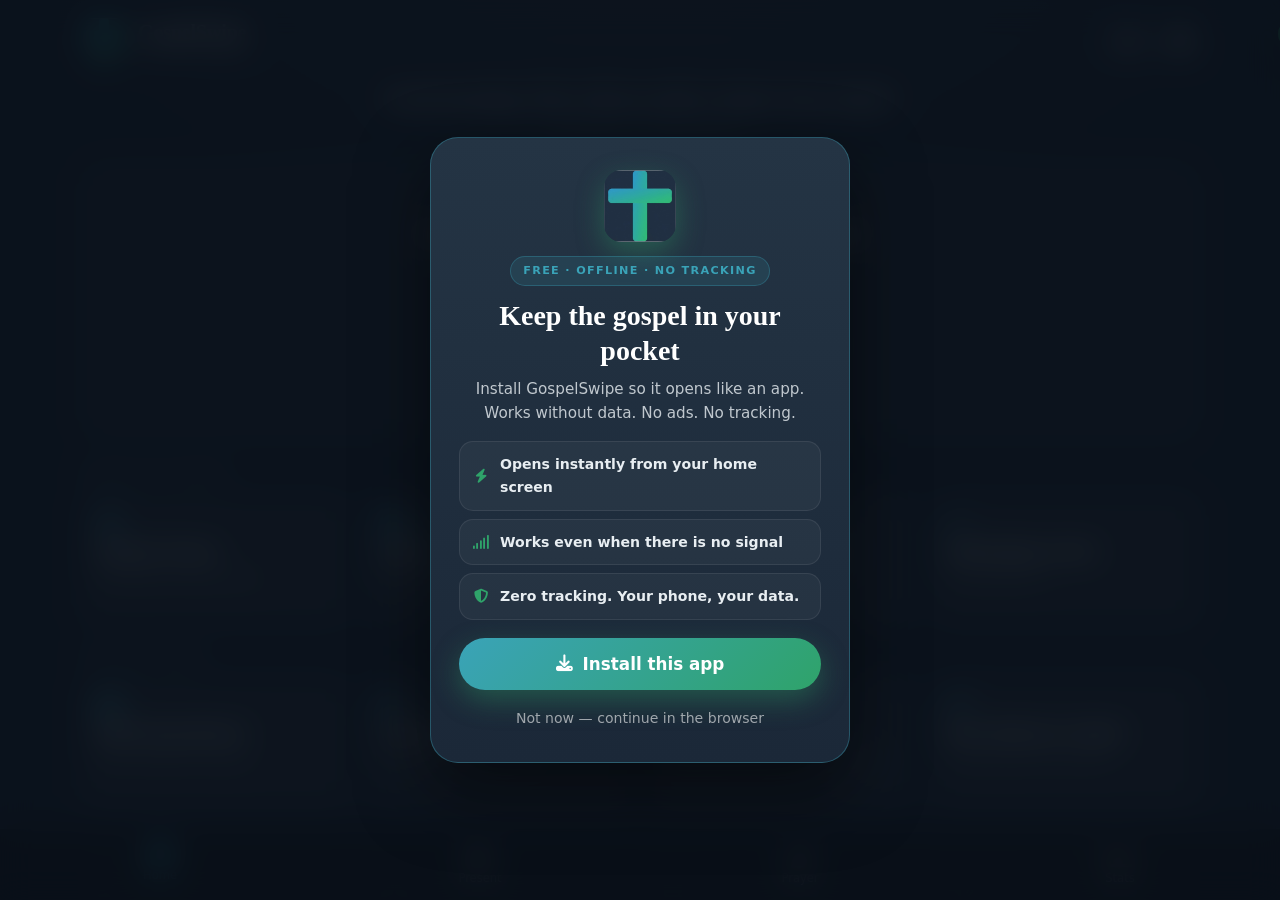
==== commit e4f50696: "Add files via upload" ====
--- a/index.html
+++ b/index.html
@@ -98,6 +98,36 @@
   </div>
 </div>
 
+<!-- ===== Install prompt — browser only, hidden once installed as an app ===== -->
+<div id="gsInstallOverlay" class="gs-install-overlay" role="dialog" aria-modal="true" aria-labelledby="gsInstallTitle" aria-describedby="gsInstallBody">
+  <div class="gs-install-card">
+    <img src="icon.png" alt="" class="gs-install-icon" width="72" height="72">
+    <div class="gs-install-kicker" data-i18n="installPromptKicker">Free · Offline · No tracking</div>
+    <h2 id="gsInstallTitle" data-i18n="installPromptTitle">Keep the gospel in your pocket</h2>
+    <p id="gsInstallBody" class="gs-install-body" data-i18n="installPromptBody">Install GospelSwipe so it opens like an app. Works without data. No ads. No tracking.</p>
+    <ul class="gs-install-perks">
+      <li><i class="fas fa-bolt" aria-hidden="true"></i><span data-i18n="installPerkFast">Opens instantly from your home screen</span></li>
+      <li><i class="fas fa-signal" aria-hidden="true"></i><span data-i18n="installPerkOffline">Works even when there is no signal</span></li>
+      <li><i class="fas fa-shield-halved" aria-hidden="true"></i><span data-i18n="installPerkPrivate">Zero tracking. Your phone, your data.</span></li>
+    </ul>
+    <button type="button" id="gsInstallCta" class="gs-install-cta" onclick="gsAcceptInstall()">
+      <i class="fas fa-download" aria-hidden="true"></i>
+      <span id="gsInstallCtaLabel" data-i18n="installPromptCta">Install this app</span>
+    </button>
+    <button type="button" class="gs-install-later" onclick="gsDismissInstall()">
+      <span data-i18n="installPromptLater">Not now — continue in the browser</span>
+    </button>
+  </div>
+</div>
+
+<!-- ===== Update bar — shown if a new version is waiting ===== -->
+<div id="gsUpdateBar" class="gs-update-bar" role="status" aria-live="polite">
+  <span data-i18n="updateReadyTitle">A new version is ready</span>
+  <button type="button" onclick="gsApplyUpdate()">
+    <span data-i18n="updateReadyCta">Refresh now</span>
+  </button>
+</div>
+
 <!-- ===== App Container ===== -->
 <div class="app-container" id="appContainer">
 
@@ -128,6 +158,20 @@
       </div>
     </div>
 
+    <div id="gsInstallBanner" class="gs-install-banner" role="region" aria-label="Install GospelSwipe">
+      <img src="icon.png" alt="">
+      <div class="gs-install-banner-copy">
+        <strong data-i18n="installSmartTitle">Install GospelSwipe</strong>
+        <span data-i18n="installSmartBody">Add to your home screen — works offline</span>
+      </div>
+      <button type="button" class="gs-install-banner-cta" onclick="gsAcceptInstall()">
+        <span data-i18n="installBannerCta">Install</span>
+      </button>
+      <button type="button" class="gs-install-banner-x" onclick="gsDismissInstall()" aria-label="Dismiss">
+        <i class="fas fa-times" aria-hidden="true"></i>
+      </button>
+    </div>
+
     <p class="home-greeting" id="homeGreeting"></p>
     <div class="stat-line" aria-live="polite">
       <span><b id="streakCount">0</b> <span data-i18n="dayStreak">Day streak</span></span>
@@ -295,12 +339,14 @@
     </section>
     </div>
 
-    <div class="home-bottom-buttons">
-      <div class="install-info" data-i18n="installInfo">Offline first · Instant load · Zero tracking</div>
-      <button onclick="showInstallPopup()" id="installBtn" class="install-btn" aria-label="Install app">
-        <i class="fas fa-download" aria-hidden="true"></i>
-        <span data-i18n="installApp">Add to Home Screen</span>
-      </button>
+    <div class="home-bottom-buttons" id="homeInstallBlock">
+      <div class="gs-home-install-card">
+        <p class="install-info" data-i18n="installHomeHint">One tap. Instant open. The gospel, always with you.</p>
+        <button type="button" onclick="gsAcceptInstall()" id="installBtn" class="install-btn" aria-label="Install app">
+          <i class="fas fa-download" aria-hidden="true"></i>
+          <span data-i18n="installApp">Add to Home Screen</span>
+        </button>
+      </div>
     </div>
 
   </div>
@@ -766,7 +812,7 @@
     </div>
 
     <div class="gs-app-version" id="appVersionFooter">
-      GospelSwipe Pro v2.2.2<br>
+      GospelSwipe Pro v2.2.3<br>
       Made in Nigeria 🇳🇬 · GP Tech Studio
     </div>
   </div>
@@ -1389,13 +1435,48 @@
 <script src="ai_engine.js"></script>
 <script src="app.js"></script>
 <script>
-  if ('serviceWorker' in navigator) {
-    window.addEventListener('load', () => {
+  window.GS_APP_VERSION = '2.2.3';
+  (function gsServiceWorkerSync() {
+    if (!('serviceWorker' in navigator)) return;
+    var reloading = false;
+    var hadController = !!navigator.serviceWorker.controller;
+    function reloadOnce() {
+      if (!hadController || reloading) return;
+      reloading = true;
+      location.reload();
+    }
+    navigator.serviceWorker.addEventListener('controllerchange', reloadOnce);
+    navigator.serviceWorker.addEventListener('message', function (event) {
+      var data = event.data || {};
+      if (data.type === 'GS_UPDATED') reloadOnce();
+    });
+    window.addEventListener('load', function () {
       navigator.serviceWorker.register('sw.js')
-        .then(reg => console.log('SW registered:', reg.scope))
-        .catch(err => console.warn('SW registration failed:', err));
+        .then(function (reg) {
+          try { reg.update(); } catch (e) {}
+          if (reg.waiting) {
+            try { reg.waiting.postMessage({ type: 'SKIP_WAITING' }); } catch (e) {}
+          }
+          reg.addEventListener('updatefound', function () {
+            var nw = reg.installing;
+            if (!nw) return;
+            nw.addEventListener('statechange', function () {
+              if (nw.state === 'installed' && navigator.serviceWorker.controller) {
+                try { nw.postMessage({ type: 'SKIP_WAITING' }); } catch (e) {}
+              }
+            });
+          });
+          setInterval(function () { try { reg.update(); } catch (e) {} }, 15 * 60 * 1000);
+        })
+        .catch(function (err) { console.warn('SW registration failed:', err); });
     });
-  }
+    document.addEventListener('visibilitychange', function () {
+      if (document.visibilityState !== 'visible') return;
+      navigator.serviceWorker.getRegistration().then(function (reg) {
+        if (reg) try { reg.update(); } catch (e) {}
+      });
+    });
+  })();
 </script>
 </body>
 </html>
--- a/style.css
+++ b/style.css
@@ -1,6 +1,7 @@
 /* ==========================================
-   GospelSwipe Pro v2.2.1 — Complete Stylesheet
+   GospelSwipe Pro v2.2.3 — Complete Stylesheet
    Navy + teal/green (logo blend) · no gold
+   Fluid layout · Install prompt · Always-sync
    ========================================== */
 
 :root {
@@ -41,6 +42,7 @@
   line-height:1.6; color:var(--light);
   background:var(--bg-gradient);
   min-height:100vh;
+  min-height:100dvh;
   -webkit-font-smoothing:antialiased;
   overflow:hidden;
   transition:background 0.4s;
@@ -71,7 +73,10 @@
 #loadingProgress { font-size:0.85rem; opacity:0.6; }
 
 /* ===== App Container ===== */
-.app-container { display:none; position:relative; width:100%; height:100vh; overflow:hidden; }
+.app-container {
+  display:none; position:relative; width:100%;
+  height:100vh; height:100dvh; overflow:hidden;
+}
 .app-container.active { display:block; }
 
 /* ===== Offline Badge ===== */
@@ -92,8 +97,8 @@
 
 /* ===== Screens ===== */
 .screen {
-  position:fixed; inset:0;
-  padding:20px 20px calc(80px + env(safe-area-inset-bottom));
+  position:absolute; inset:0;
+  padding:16px clamp(12px, 4vw, 36px) calc(88px + env(safe-area-inset-bottom));
   overflow-x:hidden; overflow-y:auto; -webkit-overflow-scrolling:touch;
   background:var(--bg-gradient);
   transform:translateX(100%);
@@ -105,8 +110,8 @@
 
 /* ===== Home Screen ===== */
 #home-screen {
-  position:fixed; inset:0;
-  padding:20px 20px calc(80px + env(safe-area-inset-bottom));
+  position:absolute; inset:0;
+  padding:12px clamp(12px, 4vw, 36px) calc(92px + env(safe-area-inset-bottom));
   display:flex; flex-direction:column;
   overflow-x:hidden; overflow-y:auto; -webkit-overflow-scrolling:touch;
   z-index:100;
@@ -792,11 +797,8 @@
   .features-grid { grid-template-columns: repeat(3, 1fr); }
 }
 @media (min-width: 1024px) {
-  .app-container { max-width: 720px; margin: 0 auto; box-shadow: 0 0 80px rgba(0,0,0,0.5); }
-  html, body { background: #05080c; }
-  .bottom-nav { max-width: 720px; left: 50%; transform: translateX(-50%); right: auto; width: 100%; }
-  .toast-notification { right: calc(50% - 340px); }
-  [dir="rtl"] .toast-notification { left: calc(50% - 340px); right: auto; }
+  .toast-notification { right: 24px; }
+  [dir="rtl"] .toast-notification { left: 24px; right: auto; }
 }
 @media (orientation: landscape) and (max-height: 480px) {
   .slide { padding: 20px 20px 30px; }
@@ -1120,10 +1122,22 @@
 .skip-link:focus { top:12px; }
 
 #home-screen {
-  padding: 12px 16px calc(92px + env(safe-area-inset-bottom));
+  padding: 12px clamp(12px, 4vw, 36px) calc(92px + env(safe-area-inset-bottom));
   background: var(--bg-gradient);
 }
 #home-screen > * { flex-shrink: 0; }
+#home-screen .topbar,
+#home-screen .gs-install-banner,
+#home-screen .home-greeting,
+#home-screen .stat-line,
+#home-screen .hero-convo,
+#home-screen #homeMain,
+#home-screen .home-bottom-buttons {
+  width: 100%;
+  max-width: 1120px;
+  margin-left: auto;
+  margin-right: auto;
+}
 
 .topbar {
   display:flex; align-items:center; justify-content:space-between;
@@ -1251,16 +1265,16 @@
 .more-fold .tool-grid { margin-top: 4px; }
 
 .home-bottom-buttons { text-align:center; padding: 4px 0 10px; }
-.install-info { font-size:0.72rem; opacity:0.45; letter-spacing:0.3px; }
+.install-info { font-size:0.78rem; opacity:0.7; letter-spacing:0.2px; line-height:1.45; }
 .install-btn {
   display:flex; align-items:center; justify-content:center; gap:10px;
-  width:100%; padding:14px 28px; border:none;
-  background: transparent;
-  color: var(--light); border-radius:50px; font-weight:700; margin-top:10px;
-  cursor:pointer; font-size:0.92rem; font-family:inherit;
-  border: 1px solid rgba(255,255,255,0.16);
-}
-.install-btn:hover { border-color: var(--secondary); }
+  width:100%; padding:15px 28px; border:none;
+  background: var(--brand);
+  color: #fff; border-radius:50px; font-weight:800; margin-top:12px;
+  cursor:pointer; font-size:1rem; font-family:inherit;
+  box-shadow: 0 10px 24px rgba(47,163,106,0.28);
+}
+.install-btn:hover { transform: translateY(-2px); }
 .install-btn.hidden { display:none; }
 
 .bottom-nav {
@@ -1295,15 +1309,240 @@
 
 @media (min-width: 900px) {
   #home-screen { padding-left: 28px; padding-right: 28px; }
-  .hero-convo h2 { font-size: 1.85rem; max-width: 22rem; }
+  .hero-convo h2 { font-size: 1.85rem; max-width: 28rem; }
   .tool-grid { grid-template-columns: repeat(4, minmax(0, 1fr)); }
 }
 @media (max-width: 360px) {
   .tool-tile { min-height: 104px; padding: 12px 10px; }
   .hero-convo { padding: 18px 14px; }
 }
-@media (min-width: 480px) and (max-width: 719px) {
-  .tool-grid { grid-template-columns: repeat(2, 1fr); }
-}
 
 #voiceSelect, label[for="voiceSelect"] { display: none !important; }
+
+/* =========================================================
+   v2.2.3 — Install prompt, update bar, real responsive layout
+   ========================================================= */
+img, svg, video { max-width: 100%; height: auto; }
+button, .tool-tile, .nav-btn, .hero-cta, .install-btn {
+  touch-action: manipulation;
+}
+.tool-tile h3, .tool-tile p, .hero-convo h2, .hero-convo .hero-sub {
+  overflow-wrap: anywhere;
+  word-break: break-word;
+}
+
+.gs-home-install-card {
+  background: rgba(58,163,184,0.10);
+  border: 1px solid rgba(58,163,184,0.32);
+  border-radius: 22px;
+  padding: 16px 16px 14px;
+  margin: 4px 0 8px;
+}
+
+/* ----- Full-screen install prompt ----- */
+.gs-install-overlay {
+  position: fixed;
+  inset: 0;
+  z-index: 500000;
+  display: none;
+  align-items: center;
+  justify-content: center;
+  padding: max(16px, env(safe-area-inset-top)) 16px max(16px, env(safe-area-inset-bottom));
+  background: rgba(8, 14, 22, 0.82);
+  backdrop-filter: blur(16px);
+  -webkit-backdrop-filter: blur(16px);
+}
+.gs-install-overlay.show { display: flex; }
+.gs-install-card {
+  width: min(420px, 100%);
+  max-height: 96dvh;
+  overflow-y: auto;
+  -webkit-overflow-scrolling: touch;
+  background: linear-gradient(180deg, #243444 0%, #1B2838 100%);
+  border: 1px solid rgba(58,163,184,0.38);
+  border-radius: 28px;
+  padding: 28px 22px 20px;
+  text-align: center;
+  box-shadow: 0 28px 70px rgba(0,0,0,0.5);
+  animation: gsInstallIn 0.42s cubic-bezier(0.22,1,0.36,1);
+}
+.gs-install-icon {
+  width: 72px; height: 72px; border-radius: 18px;
+  display: block; margin: 0 auto 14px;
+  box-shadow: 0 10px 28px rgba(47,163,106,0.38);
+  object-fit: cover;
+}
+.gs-install-kicker {
+  display: inline-block;
+  font-size: 0.7rem; font-weight: 800; letter-spacing: 0.12em;
+  text-transform: uppercase; color: var(--secondary);
+  background: rgba(58,163,184,0.14);
+  border: 1px solid rgba(58,163,184,0.32);
+  padding: 5px 12px; border-radius: 999px; margin-bottom: 12px;
+}
+.gs-install-card h2 {
+  font-family: var(--serif);
+  font-size: clamp(1.3rem, 4.6vw, 1.75rem);
+  line-height: 1.25; margin: 0 0 10px; font-weight: 700;
+  color: #fff;
+}
+.gs-install-body {
+  font-size: 0.95rem; opacity: 0.8; line-height: 1.55;
+  margin: 0 0 16px;
+}
+.gs-install-perks {
+  list-style: none;
+  display: grid; gap: 8px; margin: 0 0 18px;
+  text-align: left;
+}
+.gs-install-perks li {
+  display: flex; align-items: center; gap: 10px;
+  background: rgba(255,255,255,0.04);
+  border: 1px solid rgba(255,255,255,0.08);
+  border-radius: 14px; padding: 11px 12px;
+  font-size: 0.88rem; font-weight: 600;
+}
+.gs-install-perks i {
+  color: var(--accent); width: 18px; text-align: center; flex-shrink: 0;
+}
+.gs-install-cta {
+  width: 100%;
+  display: flex; align-items: center; justify-content: center; gap: 10px;
+  padding: 16px 18px; border: none; border-radius: 999px;
+  background: var(--brand); color: #fff;
+  font-family: inherit; font-weight: 800; font-size: 1.05rem;
+  cursor: pointer;
+  box-shadow: 0 10px 28px rgba(47,163,106,0.38);
+  animation: gsCtaPulse 2.2s ease-in-out infinite;
+}
+.gs-install-cta:active { transform: scale(0.98); }
+.gs-install-later {
+  margin-top: 8px; width: 100%;
+  background: transparent; border: none;
+  color: rgba(255,255,255,0.58);
+  font-family: inherit; font-size: 0.88rem;
+  cursor: pointer; padding: 12px 8px;
+}
+.gs-install-later:hover { color: #fff; }
+
+@keyframes gsInstallIn {
+  from { opacity: 0; transform: translateY(20px) scale(0.96); }
+  to { opacity: 1; transform: none; }
+}
+@keyframes gsCtaPulse {
+  0%, 100% { box-shadow: 0 10px 28px rgba(47,163,106,0.35); transform: scale(1); }
+  50% { box-shadow: 0 14px 36px rgba(58,163,184,0.5); transform: scale(1.025); }
+}
+
+/* ----- Compact home banner (after Not now) ----- */
+.gs-install-banner {
+  display: none;
+  align-items: center; gap: 10px;
+  padding: 10px 12px; margin: 0 auto 14px;
+  background: rgba(58,163,184,0.14);
+  border: 1px solid rgba(58,163,184,0.38);
+  border-radius: 16px;
+}
+.gs-install-banner.show { display: flex; }
+.gs-install-banner img {
+  width: 40px; height: 40px; border-radius: 10px; flex-shrink: 0; object-fit: cover;
+}
+.gs-install-banner-copy { flex: 1; min-width: 0; text-align: left; }
+.gs-install-banner-copy strong {
+  display: block; font-size: 0.88rem; font-weight: 800; line-height: 1.25;
+}
+.gs-install-banner-copy span {
+  display: block; font-size: 0.72rem; opacity: 0.68; line-height: 1.35; margin-top: 2px;
+}
+.gs-install-banner-cta {
+  flex-shrink: 0;
+  background: var(--brand); color: #fff; border: none;
+  border-radius: 999px; padding: 8px 14px;
+  font-family: inherit; font-weight: 800; font-size: 0.82rem;
+  cursor: pointer; min-height: 36px;
+}
+.gs-install-banner-x {
+  flex-shrink: 0;
+  width: 36px; height: 36px; border-radius: 10px;
+  background: transparent; border: 1px solid rgba(255,255,255,0.12);
+  color: rgba(255,255,255,0.55); cursor: pointer;
+  display: flex; align-items: center; justify-content: center;
+  font-family: inherit;
+}
+
+/* ----- Update bar ----- */
+.gs-update-bar {
+  position: fixed; top: 0; left: 0; right: 0; z-index: 500001;
+  display: none;
+  align-items: center; justify-content: center; gap: 12px; flex-wrap: wrap;
+  padding: calc(10px + env(safe-area-inset-top)) 14px 10px;
+  background: var(--brand); color: #fff; font-weight: 700; font-size: 0.9rem;
+}
+.gs-update-bar.show { display: flex; }
+.gs-update-bar button {
+  background: #fff; color: #1B2838; border: none;
+  border-radius: 999px; padding: 8px 14px;
+  font-family: inherit; font-weight: 800; font-size: 0.82rem;
+  cursor: pointer;
+}
+
+body.gs-install-open .bottom-nav { pointer-events: none; }
+
+@media (display-mode: standalone), (display-mode: fullscreen), (display-mode: minimal-ui) {
+  .gs-install-overlay,
+  .gs-install-banner,
+  #homeInstallBlock { display: none !important; }
+}
+
+/* ----- Responsive layout that you can actually feel ----- */
+@media (max-width: 359px) {
+  .tool-grid { gap: 8px; }
+  .tool-tile { min-height: 96px; padding: 12px 10px; }
+  .tool-tile h3 { font-size: 0.84rem; }
+  .brand-name { font-size: 1rem; }
+  .gs-install-banner { padding: 8px 8px; gap: 8px; }
+  .gs-install-banner-cta { padding: 8px 10px; }
+}
+@media (min-width: 560px) {
+  .tool-grid { grid-template-columns: repeat(3, minmax(0, 1fr)); }
+  .hero-convo h2 { max-width: 24rem; }
+}
+@media (min-width: 760px) {
+  .tool-tile { min-height: 124px; padding: 18px 16px; }
+  .tool-tile i { font-size: 1.3rem; }
+  .tool-tile h3 { font-size: 1rem; }
+  .hero-convo { padding: 28px 24px 24px; }
+  .gs-install-card { padding: 32px 28px 24px; }
+}
+@media (min-width: 860px) {
+  .tool-grid { grid-template-columns: repeat(4, minmax(0, 1fr)); }
+  .hero-convo h2 { font-size: 1.9rem; max-width: 30rem; }
+  .hero-cta { width: min(100%, 360px); font-size: 1.05rem; padding: 16px 22px; }
+  .screen { padding-left: clamp(20px, 5vw, 40px); padding-right: clamp(20px, 5vw, 40px); }
+}
+@media (min-width: 1100px) {
+  .tool-grid { gap: 14px; }
+  .tool-tile { min-height: 132px; }
+  .topbar { margin-bottom: 18px; }
+  .brand-mark { width: 48px; height: 48px; border-radius: 14px; }
+  .brand-name { font-size: 1.28rem; }
+}
+@media (orientation: landscape) and (max-height: 500px) {
+  #home-screen { padding-top: 8px; }
+  .hero-convo { padding: 14px 16px; margin-bottom: 14px; }
+  .hero-convo h2 { font-size: 1.2rem; max-width: none; }
+  .hero-pills { display: none; }
+  .tool-grid { grid-template-columns: repeat(4, minmax(0, 1fr)); }
+  .tool-tile { min-height: 84px; padding: 10px 12px; }
+  .gs-install-card { max-height: 94dvh; padding: 16px 18px 14px; }
+  .gs-install-icon { width: 48px; height: 48px; margin-bottom: 8px; }
+  .gs-install-perks { grid-template-columns: 1fr 1fr; }
+}
+@media (prefers-reduced-motion: reduce) {
+  .gs-install-cta { animation: none; }
+  .gs-install-card { animation: none; }
+}
+
+[dir="rtl"] .gs-install-perks li,
+[dir="rtl"] .gs-install-banner { text-align: right; }
+[dir="rtl"] .gs-install-banner-copy { text-align: right; }
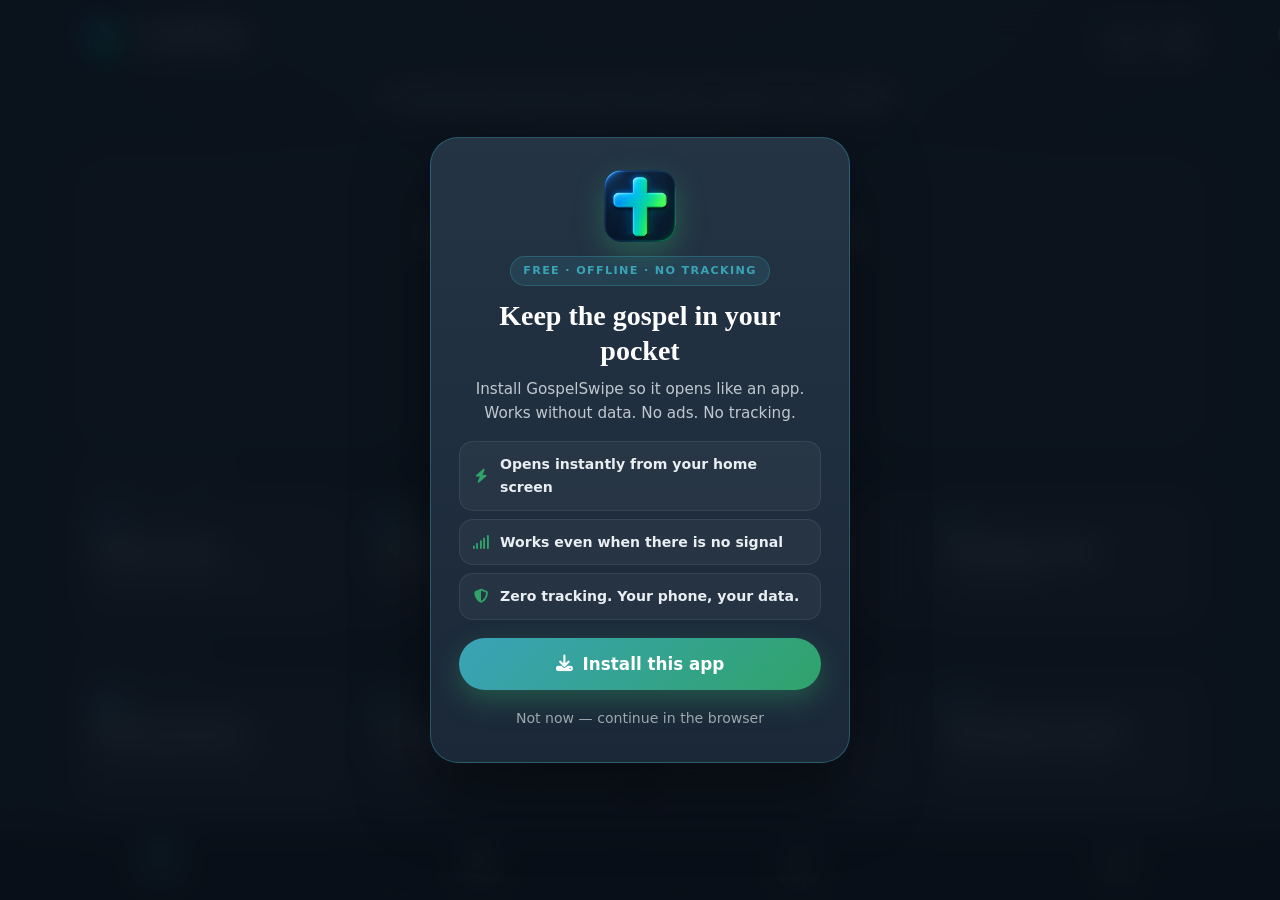
==== commit c3e6bd6f: "Add files via upload" ====
--- a/index.html
+++ b/index.html
@@ -31,9 +31,9 @@
   <meta name="twitter:description" content="Free offline gospel app. 15 slides, 200 tracts, 8 languages. Made in Nigeria.">
   <meta name="twitter:image" content="https://gospelswipe.app/og.png">
   <link rel="manifest" href="manifest.json">
-  <link rel="icon" id="appFavicon" href="[data-uri]" type="image/svg+xml">
-  <link rel="apple-touch-icon" href="icon.png">
   <link rel="icon" type="image/png" href="icon.png">
+  <link rel="apple-touch-icon" href="apple-touch-icon.png">
+  <link rel="apple-touch-icon" sizes="180x180" href="apple-touch-icon.png">
   <link rel="preconnect" href="https://fonts.googleapis.com">
   <link rel="preconnect" href="https://fonts.gstatic.com" crossorigin>
   <link rel="preconnect" href="https://cdnjs.cloudflare.com">
@@ -90,6 +90,7 @@
 
 <!-- ===== Loading Screen ===== -->
 <div id="loading" role="status" aria-live="polite">
+  <img src="icon.png" alt="" class="loading-logo" width="88" height="88">
   <div class="loader" aria-hidden="true"></div>
   <h2 data-i18n="appName" style="margin-bottom:8px;">GospelSwipe Pro</h2>
   <p data-i18n="tagline" style="opacity:0.65;font-size:0.9rem;text-align:center;max-width:260px;font-family:Georgia,serif;">The gospel. In every pocket.</p>
@@ -812,7 +813,7 @@
     </div>
 
     <div class="gs-app-version" id="appVersionFooter">
-      GospelSwipe Pro v2.2.3<br>
+      GospelSwipe Pro v2.2.4<br>
       Made in Nigeria 🇳🇬 · GP Tech Studio
     </div>
   </div>
@@ -1430,12 +1431,13 @@
 <script src="tracts_i18n_struggle_p1.js"></script>
 <script src="tracts_i18n_struggle_p2.js"></script>
 <script src="tracts_i18n_struggle_p3.js"></script>
+<script src="tracts_i18n_yo.js"></script>
 <script src="voice_engine.js"></script>
 <script src="ai_i18n.js"></script>
 <script src="ai_engine.js"></script>
 <script src="app.js"></script>
 <script>
-  window.GS_APP_VERSION = '2.2.3';
+  window.GS_APP_VERSION = '2.2.4';
   (function gsServiceWorkerSync() {
     if (!('serviceWorker' in navigator)) return;
     var reloading = false;
--- a/style.css
+++ b/style.css
@@ -1,6 +1,6 @@
 /* ==========================================
-   GospelSwipe Pro v2.2.3 — Complete Stylesheet
-   Navy + teal/green (logo blend) · no gold
+   GospelSwipe Pro v2.2.4 — Complete Stylesheet
+   Navy + teal/green (new 3D logo) · no gold
    Fluid layout · Install prompt · Always-sync
    ========================================== */
 
@@ -71,6 +71,12 @@
 @keyframes spin { to { transform:rotate(360deg); } }
 #loading h2 { font-family:var(--serif); font-size:1.7rem; font-weight:700; margin-bottom:8px; }
 #loadingProgress { font-size:0.85rem; opacity:0.6; }
+.loading-logo {
+  width: 88px; height: 88px; border-radius: 22px;
+  object-fit: cover; display: block;
+  margin: 0 auto 18px;
+  box-shadow: 0 12px 32px rgba(47,163,106,0.35);
+}
 
 /* ===== App Container ===== */
 .app-container {
@@ -1546,3 +1552,105 @@
 [dir="rtl"] .gs-install-perks li,
 [dir="rtl"] .gs-install-banner { text-align: right; }
 [dir="rtl"] .gs-install-banner-copy { text-align: right; }
+
+/* =========================================================
+   v2.2.4 — Feel-it responsive: every screen, every width
+   ========================================================= */
+html { -webkit-text-size-adjust: 100%; text-size-adjust: 100%; }
+input, textarea, select, button {
+  font-size: 16px;
+  max-width: 100%;
+}
+textarea, input[type="text"], input[type="search"], input[type="password"], input[type="number"] {
+  font-size: 16px;
+}
+.slide-content {
+  width: min(95%, 680px);
+  max-width: 100%;
+  padding: clamp(16px, 4vw, 28px) clamp(14px, 3.5vw, 24px);
+}
+.slide-title { font-size: clamp(1.15rem, 4.4vw, 1.85rem); overflow-wrap: anywhere; }
+.slide-verse { font-size: clamp(0.92rem, 3.4vw, 1.12rem); overflow-wrap: anywhere; }
+.slide-actions { display: flex; flex-wrap: wrap; gap: 8px; justify-content: center; }
+.slide-btn { min-height: 44px; }
+
+.journal-header h2 { font-size: clamp(1.05rem, 3.8vw, 1.4rem); overflow-wrap: anywhere; }
+#prayerInput, textarea, .gs-ai-form input {
+  font-size: 16px !important;
+  width: 100%;
+  max-width: 100%;
+}
+.settings-option {
+  flex-wrap: wrap;
+  gap: 10px;
+}
+.settings-option select { max-width: 100%; }
+
+#tractList {
+  display: grid;
+  grid-template-columns: 1fr;
+  gap: 10px;
+}
+#tractList > div { margin-bottom: 0 !important; }
+
+.modal-content, .modal {
+  width: min(100% - 24px, 520px);
+  max-height: min(90dvh, 720px);
+  overflow-y: auto;
+}
+
+#calc-disguise-screen .calc-btn { min-height: 0; }
+@media (max-width: 360px) {
+  .calc-btn { font-size: 1.35rem; }
+  .brand-name { font-size: 0.98rem; }
+  .nav-btn span { font-size: 0.62rem; }
+  .loading-logo { width: 72px; height: 72px; border-radius: 18px; }
+}
+@media (min-width: 600px) {
+  #tractList { grid-template-columns: 1fr 1fr; }
+  .slide-actions { gap: 10px; }
+}
+@media (min-width: 860px) {
+  #tractList { grid-template-columns: 1fr 1fr; }
+  #devotional-screen > *,
+  #livingfaith-screen > *,
+  #thread-screen > *,
+  #prayer-screen > *,
+  #settings-screen > *,
+  #stats-screen > *,
+  #training-screen > *,
+  #newbeliever-screen > *,
+  #tracts-screen > *,
+  #tract-detail-screen > *,
+  #askai-screen > * {
+    width: 100%;
+    max-width: 860px;
+    margin-left: auto;
+    margin-right: auto;
+  }
+}
+@media (min-width: 1100px) {
+  #tractList { grid-template-columns: 1fr 1fr 1fr; }
+}
+@media (hover: hover) and (pointer: fine) {
+  .tool-tile:hover { border-color: var(--secondary); transform: translateY(-2px); }
+  .hero-cta:hover { filter: brightness(1.06); }
+}
+@media (hover: none) {
+  .feature-card:hover, .tool-tile:hover, .install-btn:hover { transform: none; }
+}
+
+/* Safe wrapping everywhere user text appears */
+p, h1, h2, h3, h4, li, .tool-tile, .hero-convo {
+  overflow-wrap: anywhere;
+  word-break: break-word;
+}
+
+.bottom-nav { z-index: 1000; }
+.nav-btn { min-height: 48px; }
+
+/* Install overlay on very small / landscape */
+@media (max-width: 340px) {
+  .gs-install-card { padding: 18px 14px 14px; border-radius: 22px; }
+  .gs-install-cta { font-size: 0.95rem; padding: 14px; }
+}
